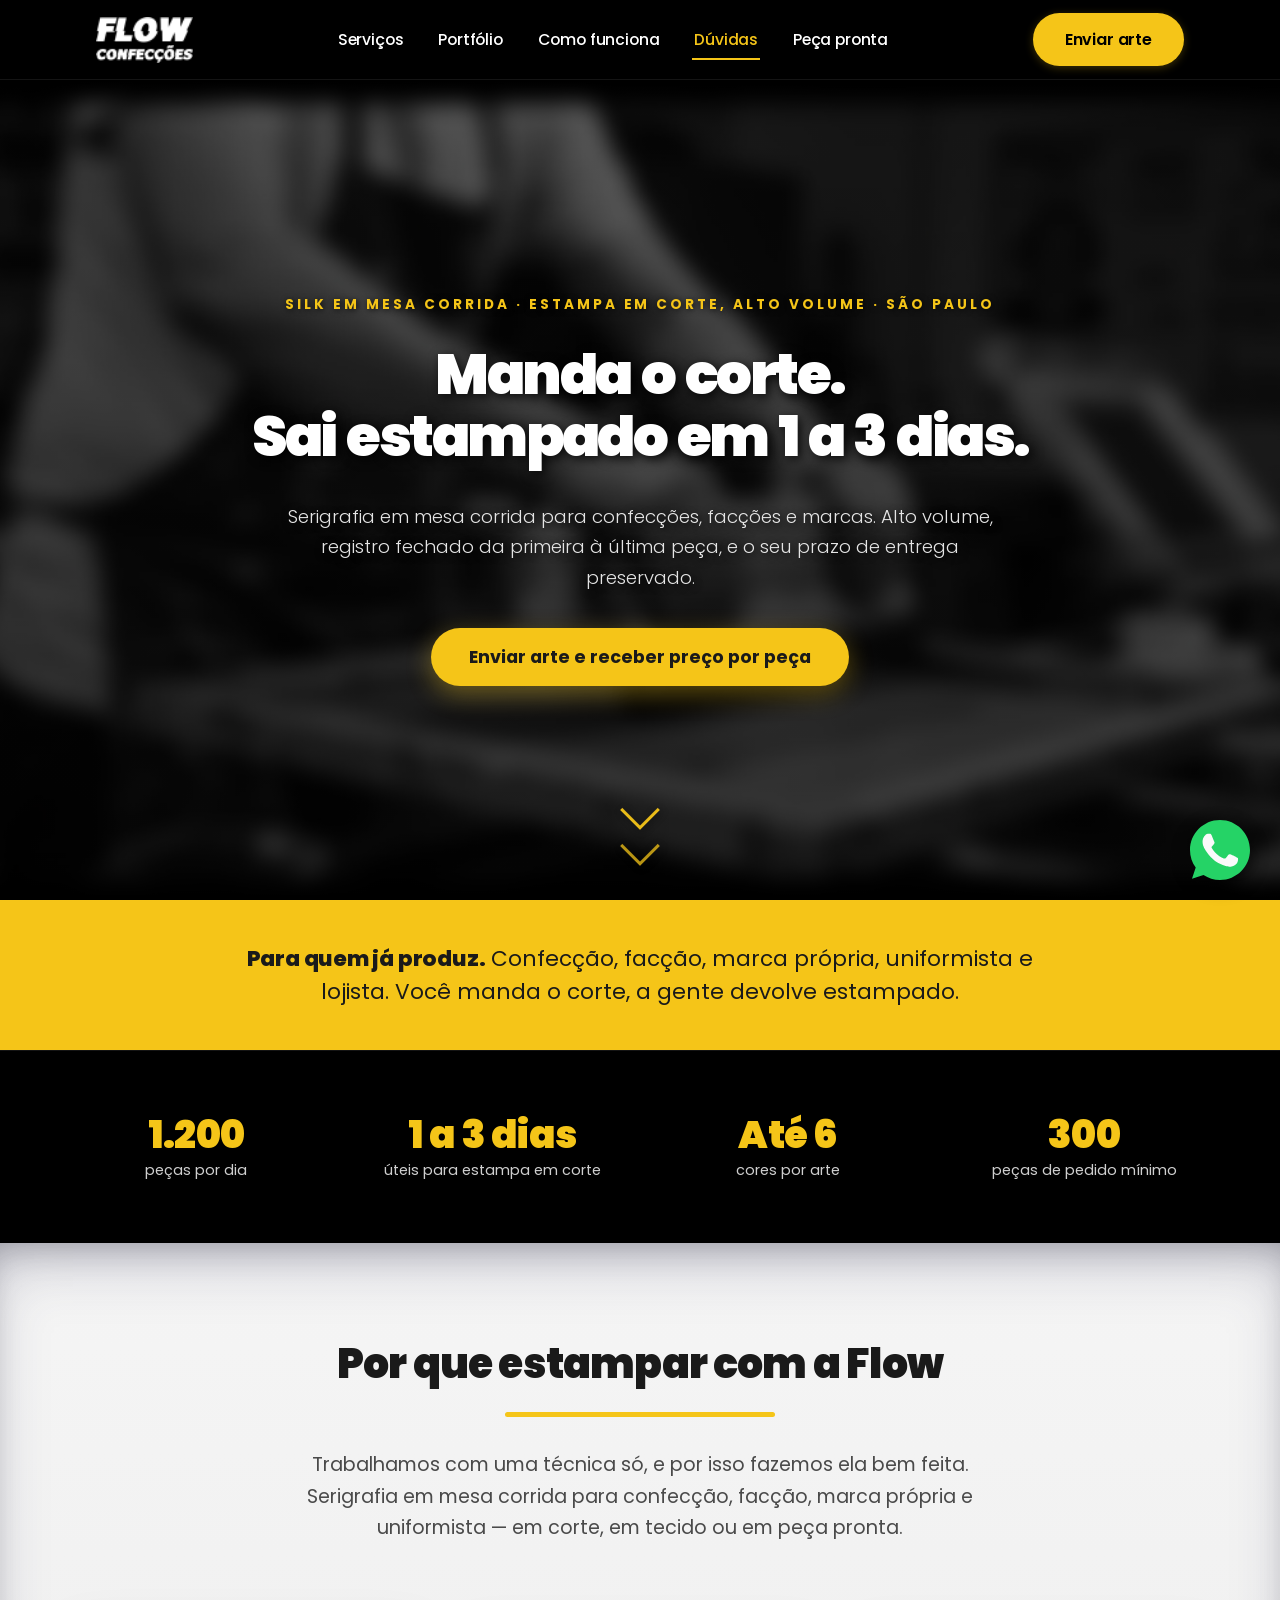
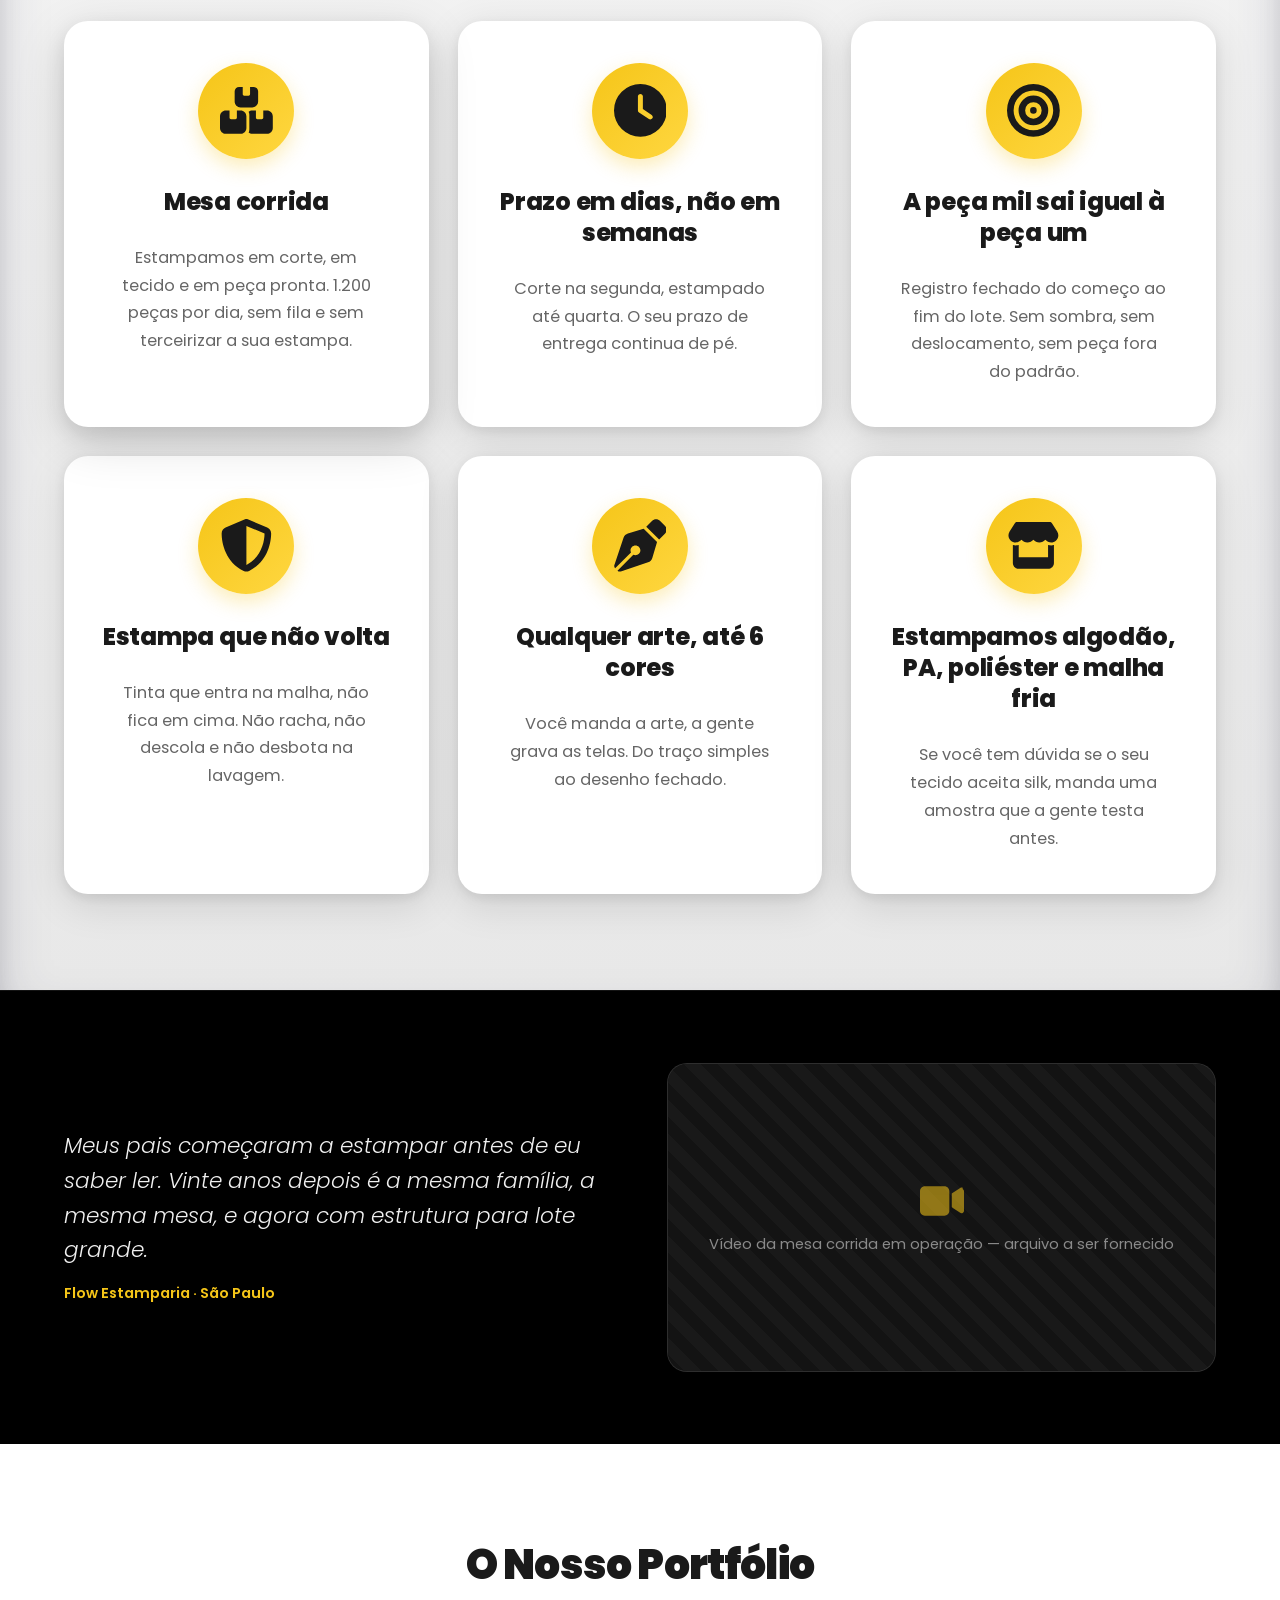
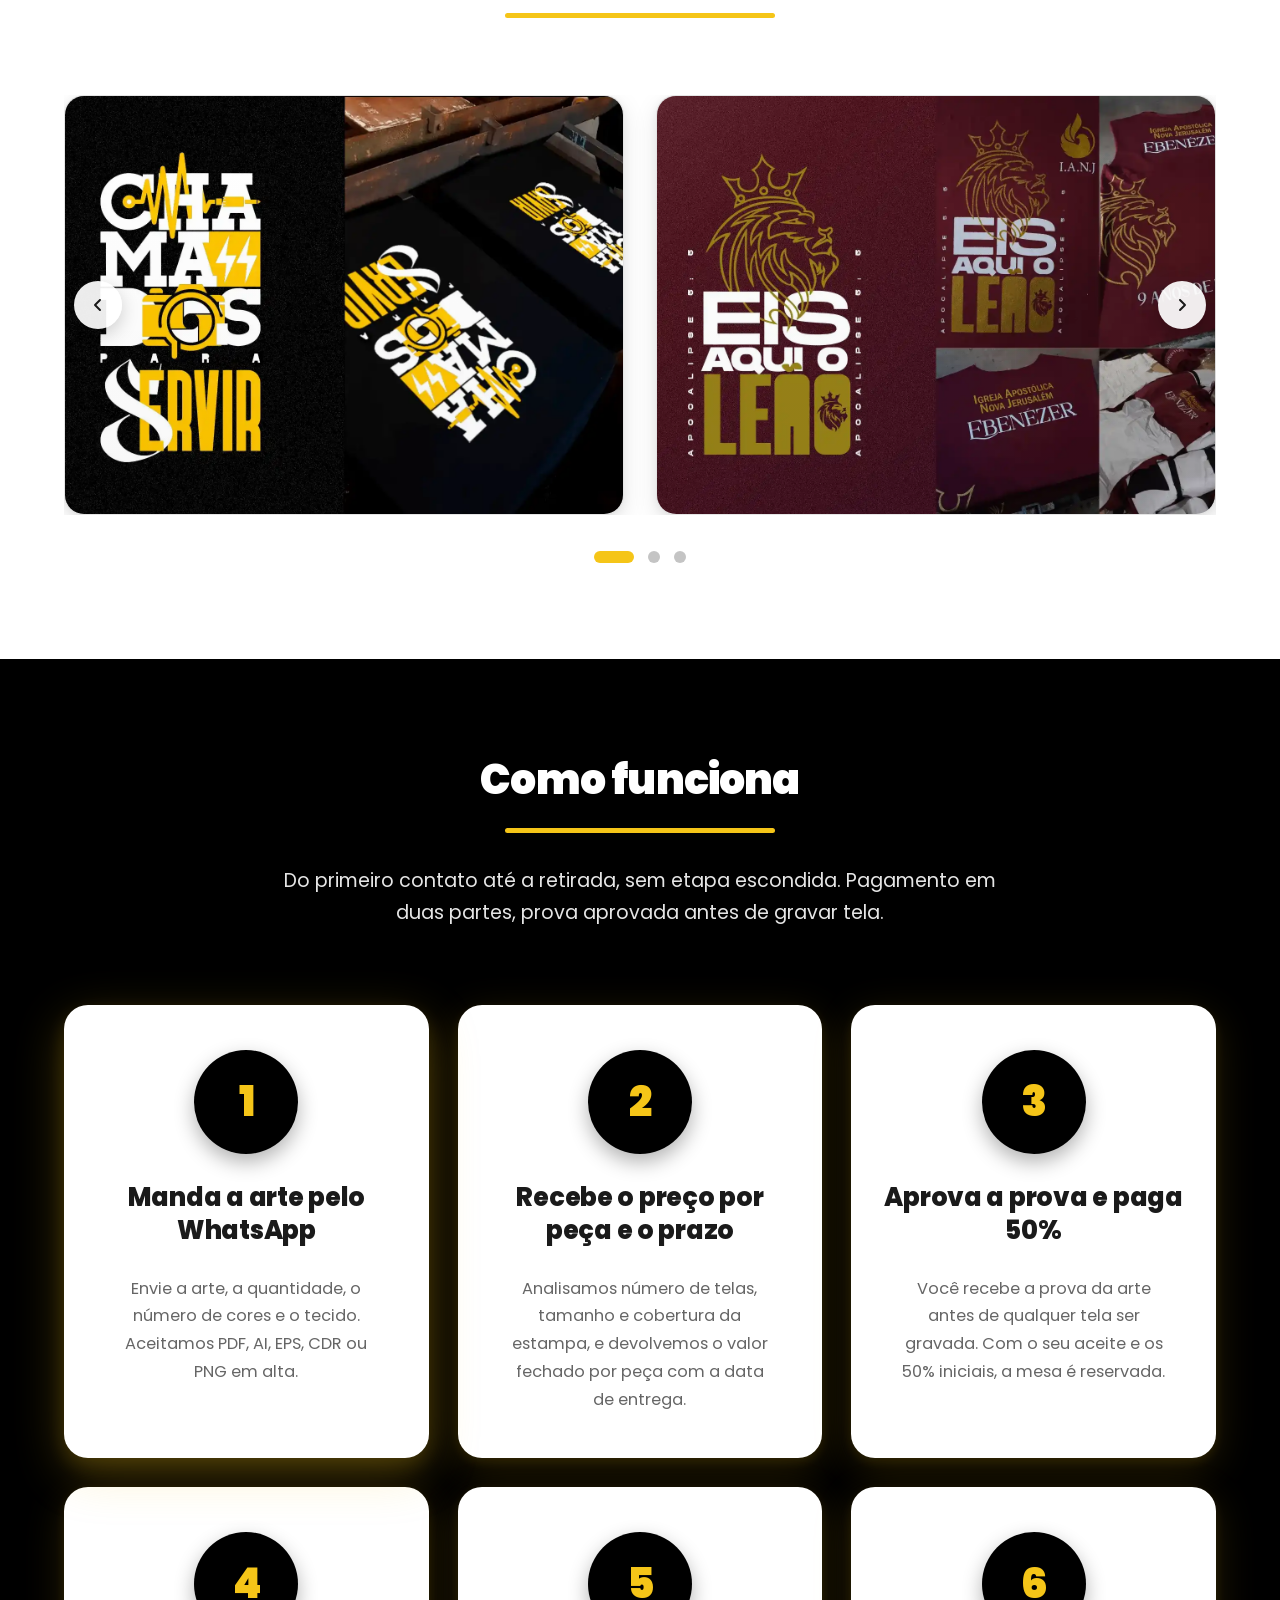
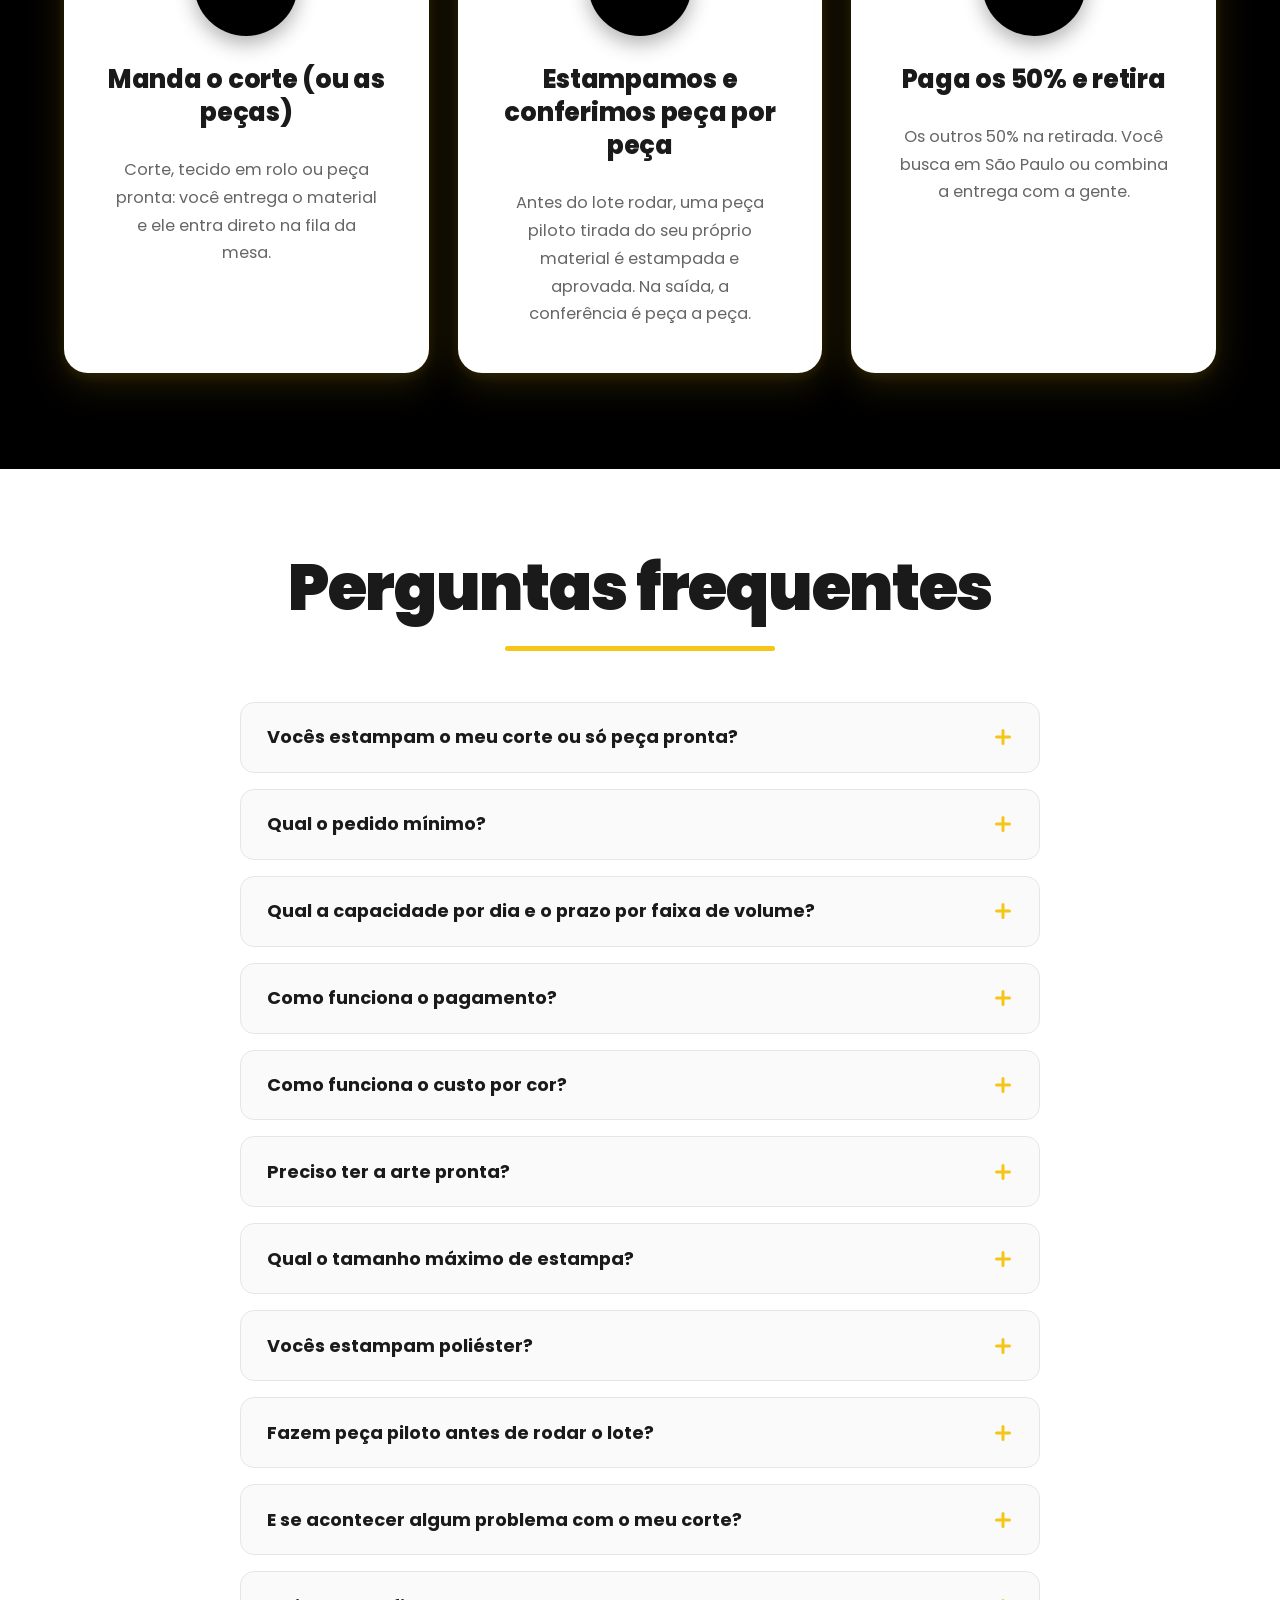
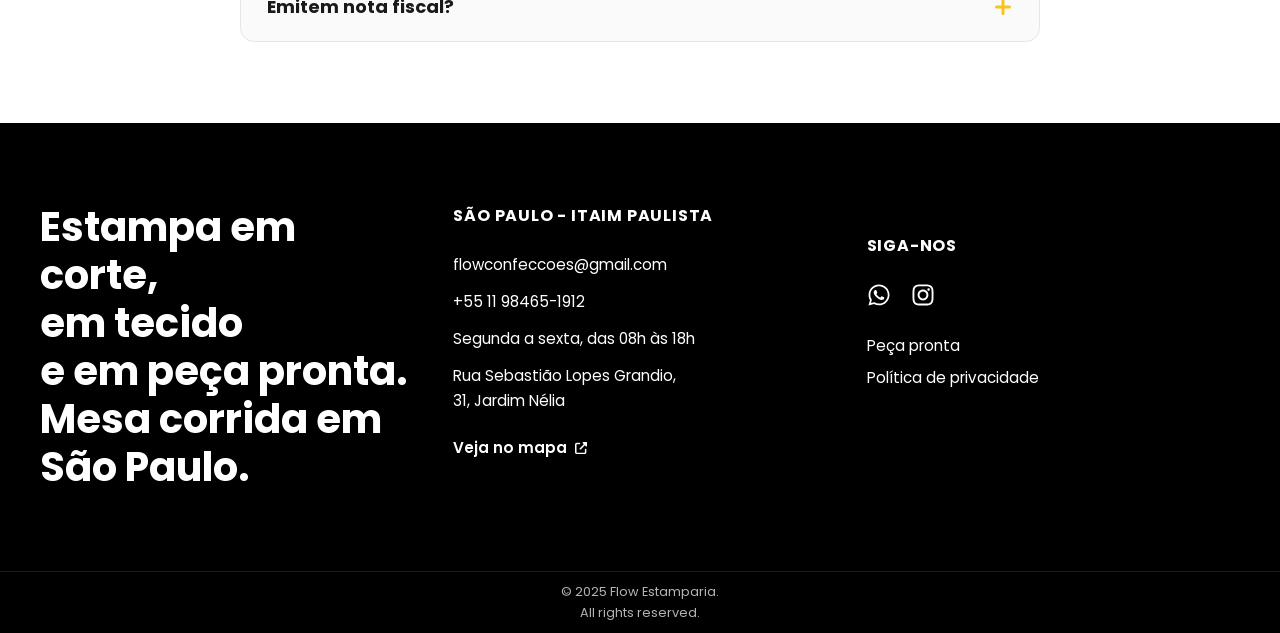
==== index.html @ b947499c "Add files via upload" ====
<!DOCTYPE html><html lang="pt-BR"><head>
    <meta charset="UTF-8">
    <meta name="viewport" content="width=device-width, initial-scale=1.0">

    <!-- Fonte Poppins via link (substitui o @import, que serializava o download) -->
    <link rel="preconnect" href="https://fonts.googleapis.com">
    <link rel="preconnect" href="https://fonts.gstatic.com" crossorigin>
    <link rel="stylesheet" href="https://fonts.googleapis.com/css2?family=Poppins:wght@300;400;600;700;800;900&display=swap">

    <!-- Preload do LCP (imagem de fundo do hero) -->
    <link rel="preload" as="image" href="images/hero-silk.webp">

    <title>Estamparia em Silk para Confecções | Estampa em Corte e Alto Volume | Flow</title>
    <meta name="description" content="Serigrafia em mesa corrida para confecções, facções e marcas. Estampa em corte, em tecido e em peça pronta. Alto volume com prazo de 1 a 3 dias úteis. São Paulo.">
    <link rel="canonical" href="https://[[PREENCHER: DOMINIO]]/">
    <link rel="icon" type="image/png" href="images/logo.png">

    <!-- Open Graph -->
    <meta property="og:title" content="Estamparia em Silk para Confecções | Estampa em Corte e Alto Volume | Flow">
    <meta property="og:description" content="Serigrafia em mesa corrida para confecções, facções e marcas. Estampa em corte, em tecido e em peça pronta. Alto volume com prazo de 1 a 3 dias úteis. São Paulo.">
    <meta property="og:image" content="https://[[PREENCHER: DOMINIO]]/images/hero-silk.webp">
    <meta property="og:url" content="https://[[PREENCHER: DOMINIO]]/">
    <meta property="og:type" content="website">
    <meta property="og:locale" content="pt_BR">

    <!-- Google Tag (gtag.js) — DESATIVADO ATÉ OS IDs EXISTIREM.
         Com o placeholder no lugar do ID, o navegador faz uma requisição 404 a
         cada pageview e nada é medido. Para ativar: substitua os dois tokens
         abaixo pelos IDs reais e remova este comentário.
         [[PREENCHER: GA4_ID]]  ·  [[PREENCHER: GOOGLE_ADS_ID]]

    <script async src="https://www.googletagmanager.com/gtag/js?id=GA4_ID"></script>
    <script>
        window.dataLayer = window.dataLayer || [];
        function gtag(){dataLayer.push(arguments);}
        gtag('js', new Date());
        gtag('config', 'GA4_ID');
        gtag('config', 'GOOGLE_ADS_ID');
    </script>
    -->

    <link rel="stylesheet" href="css/global.css">
    <link rel="stylesheet" href="css/header.css">
    <link rel="stylesheet" href="css/hero.css">
    <link rel="stylesheet" href="css/audience.css">
    <link rel="stylesheet" href="css/facts.css">
    <link rel="stylesheet" href="css/heritage.css">
    <link rel="stylesheet" href="css/services.css">
    <link rel="stylesheet" href="css/portfolio.css">
    <link rel="stylesheet" href="css/process.css">
    <link rel="stylesheet" href="css/faq.css">
    <link rel="stylesheet" href="css/buttons.css">
    <link rel="stylesheet" href="css/modal.css">
    <link rel="stylesheet" href="css/footer.css">
</head>
<body>
    <header class="header">
        <div class="header-container">
            <div class="logo">
                <img src="images/logo.png" alt="Flow Estamparia" class="logo-img" width="76" height="36" decoding="async">
            </div>
            <nav class="header-nav" aria-label="Navegação principal">
                <a href="#services" class="header-nav-link">Serviços</a>
                <a href="#portfolio" class="header-nav-link">Portfólio</a>
                <a href="#process" class="header-nav-link">Como funciona</a>
                <a href="#faq" class="header-nav-link">Dúvidas</a>
                <a href="confeccao.html" class="header-nav-link">Peça pronta</a>
            </nav>
            <button type="button" class="btn-orcamento" data-open-briefing-modal data-wa-origin="home-header" data-wa-msg="Olá! Quero estampar em corte. Vou enviar a arte.">
                Enviar arte
            </button>
        </div>
    </header>

    <section class="hero">
        <div class="hero-container">
            <p class="hero-kicker">Silk em mesa corrida · Estampa em corte, Alto volume · São Paulo</p>
            <!-- Alternativas de H1 para teste A/B:
                 A) Manda o corte. Sai estampado em 1 a 3 dias.
                 B) Estampamos o seu corte. Mesa corrida, alto volume, prazo em dias.
                 C) Silk em mesa corrida. Alto volume, registro fechado, prazo em dias.
            -->
            <h1 class="hero-title">Manda o corte.<br>Sai estampado em 1 a 3 dias.</h1>
            <p class="hero-subtitle">Serigrafia em mesa corrida para confecções, facções e marcas. Alto volume, registro fechado da primeira à última peça, e o seu prazo de entrega preservado.</p>
            <button type="button" class="btn-pill hero-cta" data-open-briefing-modal data-wa-origin="home-hero" data-wa-msg="Olá! Quero estampar em corte. Vou enviar a arte.">
                Enviar arte e receber preço por peça
            </button>
        </div>

        <div class="scroll-indicator">
            <div class="arrow arrow-1"></div>
            <div class="arrow arrow-2"></div>
        </div>
    </section>

    <section class="audience" id="audience">
        <div class="audience-container">
            <p class="audience-text"><strong>Para quem já produz.</strong> Confecção, facção, marca própria, uniformista e lojista. Você manda o corte, a gente devolve estampado.</p>
        </div>
    </section>

    <section class="facts" id="facts">
        <div class="facts-container">
            <div class="facts-grid">
                <div class="fact-item">
                    <span class="fact-number">1.200</span>
                    <span class="fact-label">peças por dia</span>
                </div>
                <div class="fact-item">
                    <span class="fact-number">1 a 3 dias</span>
                    <span class="fact-label">úteis para estampa em corte</span>
                </div>
                <div class="fact-item">
                    <span class="fact-number">Até 6</span>
                    <span class="fact-label">cores por arte</span>
                </div>
                <div class="fact-item">
                    <span class="fact-number">300</span>
                    <span class="fact-label">peças de pedido mínimo</span>
                </div>
            </div>
        </div>
    </section>

    <section class="services" id="services">
        <div class="services-container">
            <h2 class="services-title">Por que estampar com a Flow</h2>
            <div class="services-title-underline"></div>
            <p class="services-description">
                Trabalhamos com uma técnica só, e por isso fazemos ela bem feita. Serigrafia em mesa corrida para confecção, facção, marca própria e uniformista — em corte, em tecido ou em peça pronta.
            </p>

            <div class="carousel-wrapper">
                <div class="carousel" id="servicesCarousel">
                    <div class="carousel-track">
                        <!-- Card 1 -->
                        <div class="service-card active" data-index="0">
                            <div class="service-icon">
                                <svg viewBox="0 0 576 512" fill="currentColor" aria-hidden="true" focusable="false"><path d="M248 0L208 0c-26.5 0-48 21.5-48 48l0 112c0 35.3 28.7 64 64 64l128 0c35.3 0 64-28.7 64-64l0-112c0-26.5-21.5-48-48-48L328 0l0 80c0 8.8-7.2 16-16 16l-48 0c-8.8 0-16-7.2-16-16l0-80zM64 256c-35.3 0-64 28.7-64 64L0 448c0 35.3 28.7 64 64 64l160 0c35.3 0 64-28.7 64-64l0-128c0-35.3-28.7-64-64-64l-40 0 0 80c0 8.8-7.2 16-16 16l-48 0c-8.8 0-16-7.2-16-16l0-80-40 0zM352 512l160 0c35.3 0 64-28.7 64-64l0-128c0-35.3-28.7-64-64-64l-40 0 0 80c0 8.8-7.2 16-16 16l-48 0c-8.8 0-16-7.2-16-16l0-80-40 0c-15 0-28.8 5.1-39.7 13.8c4.9 10.4 7.7 22 7.7 34.2l0 160c0 12.2-2.8 23.8-7.7 34.2C323.2 506.9 337 512 352 512z"/></svg>
                            </div>
                            <h3 class="service-card-title">Mesa corrida</h3>
                            <p class="service-card-description">
                                Estampamos em corte, em tecido e em peça pronta. 1.200 peças por dia, sem fila e sem terceirizar a sua estampa.
                            </p>
                        </div>

                        <!-- Card 2 -->
                        <div class="service-card" data-index="1">
                            <div class="service-icon">
                                <svg viewBox="0 0 512 512" fill="currentColor" aria-hidden="true" focusable="false"><path d="M256 0a256 256 0 1 1 0 512A256 256 0 1 1 256 0zM232 120l0 136c0 8 4 15.5 10.7 20l96 64c11 7.4 25.9 4.4 33.3-6.7s4.4-25.9-6.7-33.3L280 243.2 280 120c0-13.3-10.7-24-24-24s-24 10.7-24 24z"/></svg>
                            </div>
                            <h3 class="service-card-title">Prazo em dias, não em semanas</h3>
                            <p class="service-card-description">
                                Corte na segunda, estampado até quarta. O seu prazo de entrega continua de pé.
                            </p>
                        </div>

                        <!-- Card 3 -->
                        <div class="service-card" data-index="2">
                            <div class="service-icon">
                                <svg viewBox="0 0 512 512" fill="currentColor" aria-hidden="true" focusable="false"><path d="M448 256A192 192 0 1 0 64 256a192 192 0 1 0 384 0zM0 256a256 256 0 1 1 512 0A256 256 0 1 1 0 256zm256 80a80 80 0 1 0 0-160 80 80 0 1 0 0 160zm0-224a144 144 0 1 1 0 288 144 144 0 1 1 0-288zM224 256a32 32 0 1 1 64 0 32 32 0 1 1 -64 0z"/></svg>
                            </div>
                            <h3 class="service-card-title">A peça mil sai igual à peça um</h3>
                            <p class="service-card-description">
                                Registro fechado do começo ao fim do lote. Sem sombra, sem deslocamento, sem peça fora do padrão.
                            </p>
                        </div>

                        <!-- Card 4 -->
                        <div class="service-card" data-index="3">
                            <div class="service-icon">
                                <svg viewBox="0 0 512 512" fill="currentColor" aria-hidden="true" focusable="false"><path d="M256 0c4.6 0 9.2 1 13.4 2.9L457.7 82.8c22 9.3 38.4 31 38.3 57.2c-.5 99.2-41.3 280.7-213.6 363.2c-16.7 8-36.1 8-52.8 0C57.3 420.7 16.5 239.2 16 140c-.1-26.2 16.3-47.9 38.3-57.2L242.7 2.9C246.8 1 251.4 0 256 0zm0 66.8l0 378.1C394 378 431.1 230.1 432 141.4L256 66.8s0 0 0 0z"/></svg>
                            </div>
                            <h3 class="service-card-title">Estampa que não volta</h3>
                            <p class="service-card-description">
                                Tinta que entra na malha, não fica em cima. Não racha, não descola e não desbota na lavagem.
                            </p>
                        </div>

                        <!-- Card 5 -->
                        <div class="service-card" data-index="4">
                            <div class="service-icon">
                                <svg viewBox="0 0 512 512" fill="currentColor" aria-hidden="true" focusable="false"><path d="M368.4 18.3L312.7 74.1 437.9 199.3l55.7-55.7c21.9-21.9 21.9-57.3 0-79.2L447.6 18.3c-21.9-21.9-57.3-21.9-79.2 0zM288 94.6l-9.2 2.8L134.7 140.6c-19.9 6-35.7 21.2-42.3 41L3.8 445.8c-3.8 11.3-1 23.9 7.3 32.4L164.7 324.7c-3-6.3-4.7-13.3-4.7-20.7c0-26.5 21.5-48 48-48s48 21.5 48 48s-21.5 48-48 48c-7.4 0-14.4-1.7-20.7-4.7L33.7 500.9c8.6 8.3 21.1 11.2 32.4 7.3l264.3-88.6c19.7-6.6 35-22.4 41-42.3l43.2-144.1 2.7-9.2L288 94.6z"/></svg>
                            </div>
                            <h3 class="service-card-title">Qualquer arte, até 6 cores</h3>
                            <p class="service-card-description">
                                Você manda a arte, a gente grava as telas. Do traço simples ao desenho fechado.
                            </p>
                        </div>

                        <!-- Card 6 -->
                        <div class="service-card" data-index="5">
                            <div class="service-icon">
                                <svg viewBox="0 0 576 512" fill="currentColor" aria-hidden="true" focusable="false"><path d="M547.6 103.8L490.3 13.1C485.2 5 476.1 0 466.4 0L109.6 0C99.9 0 90.8 5 85.7 13.1L28.3 103.8c-29.6 46.8-3.4 111.9 51.9 119.4c4 .5 8.1 .8 12.1 .8c26.1 0 49.3-11.4 65.2-29c15.9 17.6 39.1 29 65.2 29c26.1 0 49.3-11.4 65.2-29c15.9 17.6 39.1 29 65.2 29c26.2 0 49.3-11.4 65.2-29c16 17.6 39.1 29 65.2 29c4.1 0 8.1-.3 12.1-.8c55.5-7.4 81.8-72.5 52.1-119.4zM499.7 254.9c0 0 0 0-.1 0c-5.3 .7-10.7 1.1-16.2 1.1c-12.4 0-24.3-1.9-35.4-5.3L448 384l-320 0 0-133.4c-11.2 3.5-23.2 5.4-35.6 5.4c-5.5 0-11-.4-16.3-1.1l-.1 0c-4.1-.6-8.1-1.3-12-2.3L64 384l0 64c0 35.3 28.7 64 64 64l320 0c35.3 0 64-28.7 64-64l0-64 0-131.4c-4 1-8 1.8-12.3 2.3z"/></svg>
                            </div>
                            <h3 class="service-card-title">Estampamos algodão, PA, poliéster e malha fria</h3>
                            <p class="service-card-description">
                                Se você tem dúvida se o seu tecido aceita silk, manda uma amostra que a gente testa antes.
                            </p>
                        </div>
                    </div>
                </div>

                <div class="carousel-bullets" id="carouselBullets">
                    <button type="button" class="bullet active" data-index="0" aria-label="Card 1"></button>
                    <button type="button" class="bullet" data-index="1" aria-label="Card 2"></button>
                    <button type="button" class="bullet" data-index="2" aria-label="Card 3"></button>
                    <button type="button" class="bullet" data-index="3" aria-label="Card 4"></button>
                    <button type="button" class="bullet" data-index="4" aria-label="Card 5"></button>
                    <button type="button" class="bullet" data-index="5" aria-label="Card 6"></button>
                </div>
            </div>
        </div>
    </section>

    <section class="heritage" id="heritage">
        <div class="heritage-container">
            <div class="heritage-body">
                <p class="heritage-text">
                    Meus pais começaram a estampar antes de eu saber ler. Vinte anos depois é a mesma família, a mesma mesa, e agora com estrutura para lote grande.
                    <span class="heritage-signature">Flow Estamparia · São Paulo</span>
                </p>
            </div>

            <!-- PLACEHOLDER DE MÍDIA — vídeo curto da mesa corrida em operação.
                 Entregar: MP4 (H.264), 1920x1080, proporção 16:9, 8 a 15 segundos, sem áudio, até ~3 MB.
                 Poster: JPG ou WEBP, 1920x1080, mesmo enquadramento do primeiro frame.
                 Para ativar: descomentar o <source>, adicionar poster="images/mesa-corrida-poster.webp"
                 e o atributo autoplay no <video>, e remover o bloco .heritage-placeholder abaixo. -->
            <div class="heritage-media">
                <video class="heritage-video" muted loop playsinline width="1920" height="1080" aria-label="Mesa corrida da Flow em operação">
                    <!-- <source src="images/mesa-corrida.mp4" type="video/mp4"> -->
                </video>
                <div class="heritage-placeholder">
                    <svg viewBox="0 0 576 512" fill="currentColor" aria-hidden="true" focusable="false"><path d="M0 128C0 92.7 28.7 64 64 64l256 0c35.3 0 64 28.7 64 64l0 256c0 35.3-28.7 64-64 64L64 448c-35.3 0-64-28.7-64-64L0 128zM559.1 99.8c10.4 5.6 16.9 16.4 16.9 28.2l0 256c0 11.8-6.5 22.6-16.9 28.2s-23 5-32.9-1.6l-96-64L416 336l0-16.9 0-128L416 176l0-16.9 14.2-9.5 96-64c9.8-6.5 22.4-7.2 32.9-1.6z"/></svg>
                    <span>Vídeo da mesa corrida em operação — arquivo a ser fornecido</span>
                </div>
            </div>
        </div>
    </section>

    <section class="portfolio" id="portfolio">
        <div class="portfolio-container">
            <h2 class="portfolio-title">O Nosso Portfólio</h2>
            <div class="portfolio-title-underline"></div>

            <div class="portfolio-carousel-wrapper">
                <div class="portfolio-carousel" id="portfolioCarousel">
                    <button type="button" class="portfolio-arrow portfolio-prev" aria-label="Projeto anterior">
                        <svg viewBox="0 0 320 512" fill="currentColor" aria-hidden="true" focusable="false"><path d="M41.4 233.4c-12.5 12.5-12.5 32.8 0 45.3l160 160c12.5 12.5 32.8 12.5 45.3 0s12.5-32.8 0-45.3L109.3 256 246.6 118.6c12.5-12.5 12.5-32.8 0-45.3s-32.8-12.5-45.3 0l-160 160z"/></svg>
                    </button>
                    <button type="button" class="portfolio-arrow portfolio-next" aria-label="Próximo projeto">
                        <svg viewBox="0 0 320 512" fill="currentColor" aria-hidden="true" focusable="false"><path d="M278.6 233.4c12.5 12.5 12.5 32.8 0 45.3l-160 160c-12.5 12.5-32.8 12.5-45.3 0s-12.5-32.8 0-45.3L210.7 256 73.4 118.6c-12.5-12.5-12.5-32.8 0-45.3s32.8-12.5 45.3 0l160 160z"/></svg>
                    </button>
                    <div class="portfolio-track">
                        <!-- Slide 1 -->
                        <div class="portfolio-slide active" data-index="0">
                            <figure class="portfolio-figure">
                                <div class="portfolio-image-box">
                                    <img src="images/portfolio-01.webp" alt="Camisetas pretas estampadas em silk com a arte &quot;Chamados para servir&quot; em branco e amarelo, sobre a mesa corrida" class="portfolio-img" width="1600" height="900" loading="lazy" decoding="async">
                                </div>                            </figure>
                            <figure class="portfolio-figure">
                                <div class="portfolio-image-box">
                                    <img src="images/portfolio-02.webp" alt="Lote de camisetas bordô estampadas em dourado e branco para a Igreja Apostólica Nova Jerusalém, já conferidas e embaladas" class="portfolio-img" width="1600" height="900" loading="lazy" decoding="async">
                                </div>                            </figure>
                        </div>

                        <!-- Slide 2 -->
                        <div class="portfolio-slide" data-index="1">
                            <figure class="portfolio-figure">
                                <div class="portfolio-image-box">
                                    <img src="images/portfolio-03.webp" alt="Estampa em corte: peças de malha preta ainda cortadas, estampadas em branco com a arte &quot;Uma igreja para pertencer&quot;, abertas na mesa corrida" class="portfolio-img" width="1600" height="900" loading="lazy" decoding="async">
                                </div>                            </figure>
                            <figure class="portfolio-figure">
                                <div class="portfolio-image-box">
                                    <img src="images/portfolio-04.webp" alt="Camisas polo rosa estampadas em azul com o brasão da Pastoral Familiar Brasil, empilhadas ao fim da produção" class="portfolio-img" width="1600" height="900" loading="lazy" decoding="async">
                                </div>                            </figure>
                        </div>

                        <!-- Slide 3 -->
                        <div class="portfolio-slide" data-index="2">
                            <figure class="portfolio-figure">
                                <div class="portfolio-image-box">
                                    <img src="images/portfolio-05.webp" alt="Camiseta preta com estampa dourada do Encontro de Casais com Cristo, mostrando o acabamento da tinta metálica sobre malha escura" class="portfolio-img" width="1600" height="900" loading="lazy" decoding="async">
                                </div>                            </figure>
                            <figure class="portfolio-figure">
                                <div class="portfolio-image-box">
                                    <img src="images/portfolio-06.webp" alt="Estampa em corte de regatas em quatro cores de malha — marinho, cinza, vermelho e azul claro — com a mesma arte registrada peça a peça na mesa corrida" class="portfolio-img" width="1600" height="900" loading="lazy" decoding="async">
                                </div>                            </figure>
                        </div>
                    </div>
                </div>

                <div class="portfolio-bullets" id="portfolioBullets">
                    <button type="button" class="bullet active" data-index="0" aria-label="Portfólio 1"></button>
                    <button type="button" class="bullet" data-index="1" aria-label="Portfólio 2"></button>
                    <button type="button" class="bullet" data-index="2" aria-label="Portfólio 3"></button>
                </div>
            </div>
        </div>
    </section>

    <section class="process" id="process">
        <div class="process-container">
            <h2 class="process-title">Como funciona</h2>
            <div class="process-title-underline"></div>
            <p class="process-description">
                Do primeiro contato até a retirada, sem etapa escondida. Pagamento em duas partes, prova aprovada antes de gravar tela.
            </p>

            <div class="process-carousel-wrapper">
                <div class="process-carousel" id="processCarousel">
                    <div class="process-track">
                        <!-- Passo 1 -->
                        <div class="process-card active" data-index="0">
                            <div class="process-icon">
                                <span class="process-step-number" aria-hidden="true">1</span>
                            </div>
                            <h3 class="process-card-title">Manda a arte pelo WhatsApp</h3>
                            <p class="process-card-description">
                                Envie a arte, a quantidade, o número de cores e o tecido. Aceitamos PDF, AI, EPS, CDR ou PNG em alta.
                            </p>
                        </div>

                        <!-- Passo 2 -->
                        <div class="process-card" data-index="1">
                            <div class="process-icon">
                                <span class="process-step-number" aria-hidden="true">2</span>
                            </div>
                            <h3 class="process-card-title">Recebe o preço por peça e o prazo</h3>
                            <p class="process-card-description">
                                Analisamos número de telas, tamanho e cobertura da estampa, e devolvemos o valor fechado por peça com a data de entrega.
                            </p>
                        </div>

                        <!-- Passo 3 -->
                        <div class="process-card" data-index="2">
                            <div class="process-icon">
                                <span class="process-step-number" aria-hidden="true">3</span>
                            </div>
                            <h3 class="process-card-title">Aprova a prova e paga 50%</h3>
                            <p class="process-card-description">
                                Você recebe a prova da arte antes de qualquer tela ser gravada. Com o seu aceite e os 50% iniciais, a mesa é reservada.
                            </p>
                        </div>

                        <!-- Passo 4 -->
                        <div class="process-card" data-index="3">
                            <div class="process-icon">
                                <span class="process-step-number" aria-hidden="true">4</span>
                            </div>
                            <h3 class="process-card-title">Manda o corte (ou as peças)</h3>
                            <p class="process-card-description">
                                Corte, tecido em rolo ou peça pronta: você entrega o material e ele entra direto na fila da mesa.
                            </p>
                        </div>

                        <!-- Passo 5 -->
                        <div class="process-card" data-index="4">
                            <div class="process-icon">
                                <span class="process-step-number" aria-hidden="true">5</span>
                            </div>
                            <h3 class="process-card-title">Estampamos e conferimos peça por peça</h3>
                            <p class="process-card-description">
                                Antes do lote rodar, uma peça piloto tirada do seu próprio material é estampada e aprovada. Na saída, a conferência é peça a peça.
                            </p>
                        </div>

                        <!-- Passo 6 -->
                        <div class="process-card" data-index="5">
                            <div class="process-icon">
                                <span class="process-step-number" aria-hidden="true">6</span>
                            </div>
                            <h3 class="process-card-title">Paga os 50% e retira</h3>
                            <p class="process-card-description">
                                Os outros 50% na retirada. Você busca em São Paulo ou combina a entrega com a gente.
                            </p>
                        </div>
                    </div>
                </div>

                <div class="process-bullets" id="processBullets">
                    <button type="button" class="bullet active" data-index="0" aria-label="Passo 1"></button>
                    <button type="button" class="bullet" data-index="1" aria-label="Passo 2"></button>
                    <button type="button" class="bullet" data-index="2" aria-label="Passo 3"></button>
                    <button type="button" class="bullet" data-index="3" aria-label="Passo 4"></button>
                    <button type="button" class="bullet" data-index="4" aria-label="Passo 5"></button>
                    <button type="button" class="bullet" data-index="5" aria-label="Passo 6"></button>
                </div>
            </div>
        </div>
    </section>

    <section class="faq" id="faq">
        <div class="faq-container">
            <h2 class="faq-title">Perguntas frequentes</h2>
            <div class="faq-title-underline"></div>

            <div class="faq-list">
                <div class="faq-item">
                    <button type="button" class="faq-question" aria-expanded="false" aria-controls="faq-panel-1" id="faq-btn-1">
                        <span>Vocês estampam o meu corte ou só peça pronta?</span>
                        <span class="faq-icon" aria-hidden="true"></span>
                    </button>
                    <div class="faq-answer" id="faq-panel-1" role="region" aria-labelledby="faq-btn-1" aria-hidden="true">
                        <p>Estampamos o seu corte, o seu tecido e a sua peça pronta. É o nosso serviço principal: você entrega o material e recebe de volta estampado. Se você não tem o corte, também produzimos a peça inteira — nesse caso, veja a página de peça pronta.</p>
                    </div>
                </div>

                <div class="faq-item">
                    <button type="button" class="faq-question" aria-expanded="false" aria-controls="faq-panel-2" id="faq-btn-2">
                        <span>Qual o pedido mínimo?</span>
                        <span class="faq-icon" aria-hidden="true"></span>
                    </button>
                    <div class="faq-answer" id="faq-panel-2" role="region" aria-labelledby="faq-btn-2" aria-hidden="true">
                        <p>300 peças por arte. A serigrafia compensa no volume: o custo das telas é fixo e se dilui na quantidade, então quanto maior o lote, menor o valor por peça.</p>
                    </div>
                </div>

                <div class="faq-item">
                    <button type="button" class="faq-question" aria-expanded="false" aria-controls="faq-panel-3" id="faq-btn-3">
                        <span>Qual a capacidade por dia e o prazo por faixa de volume?</span>
                        <span class="faq-icon" aria-hidden="true"></span>
                    </button>
                    <div class="faq-answer" id="faq-panel-3" role="region" aria-labelledby="faq-btn-3" aria-hidden="true">
                        <p>A mesa corrida faz até 1.200 peças por dia. A estampa em corte fica pronta em 1 a 3 dias úteis conforme o volume, contados da aprovação da arte e da chegada do material. Para lotes acima da capacidade diária, o prazo é fechado junto com o orçamento.</p>
                    </div>
                </div>

                <div class="faq-item">
                    <button type="button" class="faq-question" aria-expanded="false" aria-controls="faq-panel-4" id="faq-btn-4">
                        <span>Como funciona o pagamento?</span>
                        <span class="faq-icon" aria-hidden="true"></span>
                    </button>
                    <div class="faq-answer" id="faq-panel-4" role="region" aria-labelledby="faq-btn-4" aria-hidden="true">
                        <p>50% na aprovação da arte e 50% na retirada. A gente só grava tela e reserva mesa depois do seu aceite na prova.</p>
                    </div>
                </div>

                <div class="faq-item">
                    <button type="button" class="faq-question" aria-expanded="false" aria-controls="faq-panel-5" id="faq-btn-5">
                        <span>Como funciona o custo por cor?</span>
                        <span class="faq-icon" aria-hidden="true"></span>
                    </button>
                    <div class="faq-answer" id="faq-panel-5" role="region" aria-labelledby="faq-btn-5" aria-hidden="true">
                        <p>Cada cor da sua arte exige uma tela exclusiva, gravada só para o seu pedido. Uma arte de três cores usa três telas. Por isso o orçamento separa o custo das telas do valor por peça. Estampamos até 6 cores.</p>
                    </div>
                </div>

                <div class="faq-item">
                    <button type="button" class="faq-question" aria-expanded="false" aria-controls="faq-panel-6" id="faq-btn-6">
                        <span>Preciso ter a arte pronta?</span>
                        <span class="faq-icon" aria-hidden="true"></span>
                    </button>
                    <div class="faq-answer" id="faq-panel-6" role="region" aria-labelledby="faq-btn-6" aria-hidden="true">
                        <p>Ajuda, mas não é obrigatório. Trabalhamos com arte em vetor; se a sua estiver em outro formato, avaliamos e ajustamos antes de gravar as telas.</p>
                    </div>
                </div>

                <div class="faq-item">
                    <button type="button" class="faq-question" aria-expanded="false" aria-controls="faq-panel-7" id="faq-btn-7">
                        <span>Qual o tamanho máximo de estampa?</span>
                        <span class="faq-icon" aria-hidden="true"></span>
                    </button>
                    <div class="faq-answer" id="faq-panel-7" role="region" aria-labelledby="faq-btn-7" aria-hidden="true">
                        <p>60 x 60 cm. Acima disso, mande a arte que a gente avalia junto o melhor jeito de dividir ou reposicionar.</p>
                    </div>
                </div>

                <div class="faq-item">
                    <button type="button" class="faq-question" aria-expanded="false" aria-controls="faq-panel-8" id="faq-btn-8">
                        <span>Vocês estampam poliéster?</span>
                        <span class="faq-icon" aria-hidden="true"></span>
                    </button>
                    <div class="faq-answer" id="faq-panel-8" role="region" aria-labelledby="faq-btn-8" aria-hidden="true">
                        <p>Sim. Poliéster pede atenção com migração de cor: o corante do tecido pode subir e manchar a estampa dias depois, principalmente em peça escura com estampa clara. Por isso testamos numa peça piloto do seu próprio lote antes de rodar. Também estampamos algodão, PA e malha fria.</p>
                    </div>
                </div>

                <div class="faq-item">
                    <button type="button" class="faq-question" aria-expanded="false" aria-controls="faq-panel-9" id="faq-btn-9">
                        <span>Fazem peça piloto antes de rodar o lote?</span>
                        <span class="faq-icon" aria-hidden="true"></span>
                    </button>
                    <div class="faq-answer" id="faq-panel-9" role="region" aria-labelledby="faq-btn-9" aria-hidden="true">
                        <p>Sempre, e ela sai do seu próprio lote — não de uma peça de amostra nossa. Você recebe a foto da piloto e a mesa só roda depois do seu OK.</p>
                    </div>
                </div>

                <div class="faq-item">
                    <button type="button" class="faq-question" aria-expanded="false" aria-controls="faq-panel-10" id="faq-btn-10">
                        <span>E se acontecer algum problema com o meu corte?</span>
                        <span class="faq-icon" aria-hidden="true"></span>
                    </button>
                    <div class="faq-answer" id="faq-panel-10" role="region" aria-labelledby="faq-btn-10" aria-hidden="true">
                        <p>É exatamente para isso que existe a peça piloto: qualquer ajuste de posição, cor ou tamanho é resolvido nela, não com o lote inteiro já impresso. Na saída conferimos peça por peça, e o que sair fora do padrão é separado antes da entrega.</p>
                    </div>
                </div>

                <div class="faq-item">
                    <button type="button" class="faq-question" aria-expanded="false" aria-controls="faq-panel-11" id="faq-btn-11">
                        <span>Emitem nota fiscal?</span>
                        <span class="faq-icon" aria-hidden="true"></span>
                    </button>
                    <div class="faq-answer" id="faq-panel-11" role="region" aria-labelledby="faq-btn-11" aria-hidden="true">
                        <p>Sim, emitimos nota fiscal quando o cliente solicita.</p>
                    </div>
                </div>
            </div>
        </div>
    </section>

    <footer class="new-footer">
        <div class="footer-content">
            <div class="footer-brand">
                <h2>Estampa em corte,<br> em tecido <br> e em peça pronta. <br> Mesa corrida em São Paulo.</h2>
            </div>
            <div class="footer-column">
                <h3>SÃO PAULO - ITAIM PAULISTA</h3>
                <p><a href="mailto:flowconfeccoes@gmail.com">flowconfeccoes@gmail.com</a></p>
                <p><a href="tel:+5511984651912">+55 11 98465-1912</a></p>
                <p>Segunda a sexta, das 08h às 18h</p>
                <address>
                    Rua Sebastião Lopes Grandio,<br>
                   31, Jardim Nélia
                </address>
                <!-- CNPJ ainda em desenvolvimento — quando sair, incluir aqui: [[PREENCHER: CNPJ]] -->
                <p><a href="https://maps.app.goo.gl/QVHovHkV28zMtytw7" target="_blank" rel="noopener" class="map-link">Veja no mapa<svg viewBox="0 0 512 512" fill="currentColor" aria-hidden="true" focusable="false"><path d="M352 0c-12.9 0-24.6 7.8-29.6 19.8s-2.2 25.7 6.9 34.9L370.7 96 201.4 265.4c-12.5 12.5-12.5 32.8 0 45.3s32.8 12.5 45.3 0L416 141.3l41.4 41.4c9.2 9.2 22.9 11.9 34.9 6.9s19.8-16.6 19.8-29.6l0-128c0-17.7-14.3-32-32-32L352 0zM80 32C35.8 32 0 67.8 0 112L0 432c0 44.2 35.8 80 80 80l320 0c44.2 0 80-35.8 80-80l0-112c0-17.7-14.3-32-32-32s-32 14.3-32 32l0 112c0 8.8-7.2 16-16 16L80 448c-8.8 0-16-7.2-16-16l0-320c0-8.8 7.2-16 16-16l112 0c17.7 0 32-14.3 32-32s-14.3-32-32-32L80 32z"/></svg></a></p>
            </div>

            <div class="footer-column">
                <h3 class="follow-us">Siga-nos</h3>
                <div class="social-icons">
                    <a href="https://wa.me/5511984651912" aria-label="WhatsApp" data-track="whatsapp_rodape" data-wa-origin="rodape" data-wa-msg="Olá! Vim pelo site."><svg viewBox="0 0 448 512" fill="currentColor" aria-hidden="true" focusable="false"><path d="M380.9 97.1C339 55.1 283.2 32 223.9 32c-122.4 0-222 99.6-222 222 0 39.1 10.2 77.3 29.6 111L0 480l117.7-30.9c32.4 17.7 68.9 27 106.1 27h.1c122.3 0 224.1-99.6 224.1-222 0-59.3-25.2-115-67.1-157zm-157 341.6c-33.2 0-65.7-8.9-94-25.7l-6.7-4-69.8 18.3L72 359.2l-4.4-7c-18.5-29.4-28.2-63.3-28.2-98.2 0-101.7 82.8-184.5 184.6-184.5 49.3 0 95.6 19.2 130.4 54.1 34.8 34.9 56.2 81.2 56.1 130.5 0 101.8-84.9 184.6-186.6 184.6zm101.2-138.2c-5.5-2.8-32.8-16.2-37.9-18-5.1-1.9-8.8-2.8-12.5 2.8-3.7 5.6-14.3 18-17.6 21.8-3.2 3.7-6.5 4.2-12 1.4-32.6-16.3-54-29.1-75.5-66-5.7-9.8 5.7-9.1 16.3-30.3 1.8-3.7.9-6.9-.5-9.7-1.4-2.8-12.5-30.1-17.1-41.2-4.5-10.8-9.1-9.3-12.5-9.5-3.2-.2-6.9-.2-10.6-.2-3.7 0-9.7 1.4-14.8 6.9-5.1 5.6-19.4 19-19.4 46.3 0 27.3 19.9 53.7 22.6 57.4 2.8 3.7 39.1 59.7 94.8 83.8 35.2 15.2 49 16.5 66.6 13.9 10.7-1.6 32.8-13.4 37.4-26.4 4.6-13 4.6-24.1 3.2-26.4-1.3-2.5-5-3.9-10.5-6.6z"/></svg></a>
                    <a href="https://www.instagram.com/flow.confeccoes/" aria-label="Instagram"><svg viewBox="0 0 448 512" fill="currentColor" aria-hidden="true" focusable="false"><path d="M224.1 141c-63.6 0-114.9 51.3-114.9 114.9s51.3 114.9 114.9 114.9S339 319.5 339 255.9 287.7 141 224.1 141zm0 189.6c-41.1 0-74.7-33.5-74.7-74.7s33.5-74.7 74.7-74.7 74.7 33.5 74.7 74.7-33.6 74.7-74.7 74.7zm146.4-194.3c0 14.9-12 26.8-26.8 26.8-14.9 0-26.8-12-26.8-26.8s12-26.8 26.8-26.8 26.8 12 26.8 26.8zm76.1 27.2c-1.7-35.9-9.9-67.7-36.2-93.9-26.2-26.2-58-34.4-93.9-36.2-37-2.1-147.9-2.1-184.9 0-35.8 1.7-67.6 9.9-93.9 36.1s-34.4 58-36.2 93.9c-2.1 37-2.1 147.9 0 184.9 1.7 35.9 9.9 67.7 36.2 93.9s58 34.4 93.9 36.2c37 2.1 147.9 2.1 184.9 0 35.9-1.7 67.7-9.9 93.9-36.2 26.2-26.2 34.4-58 36.2-93.9 2.1-37 2.1-147.8 0-184.8zM398.8 388c-7.8 19.6-22.9 34.7-42.6 42.6-29.5 11.7-99.5 9-132.1 9s-102.7 2.6-132.1-9c-19.6-7.8-34.7-22.9-42.6-42.6-11.7-29.5-9-99.5-9-132.1s-2.6-102.7 9-132.1c7.8-19.6 22.9-34.7 42.6-42.6 29.5-11.7 99.5-9 132.1-9s102.7-2.6 132.1 9c19.6 7.8 34.7 22.9 42.6 42.6 11.7 29.5 9 99.5 9 132.1s2.7 102.7-9 132.1z"/></svg></a>
                </div>
                <nav class="footer-links" aria-label="Links do rodapé">
                    <a href="confeccao.html">Peça pronta</a>
                    <a href="privacidade.html">Política de privacidade</a>
                </nav>
            </div>
        </div>
    </footer>
    <div class="rights-reserved">
        <p>© 2025 Flow Estamparia.<br> All rights reserved.</p>
    </div>

    <a href="https://wa.me/5511984651912" class="link-zap" aria-label="Falar no WhatsApp" data-track="whatsapp_flutuante" data-wa-origin="float" data-wa-msg="Olá! Quero falar sobre estampa em silk.">
        <svg enable-background="new 0 0 512 512" width="60" height="60" version="1.1" viewBox="0 0 512 512" xml:space="preserve" xmlns="http://www.w3.org/2000/svg"><path d="M256.064,0h-0.128l0,0C114.784,0,0,114.816,0,256c0,56,18.048,107.904,48.736,150.048l-31.904,95.104  l98.4-31.456C155.712,496.512,204,512,256.064,512C397.216,512,512,397.152,512,256S397.216,0,256.064,0z" fill="#25D366"></path><path d="m405.02 361.5c-6.176 17.44-30.688 31.904-50.24 36.128-13.376 2.848-30.848 5.12-89.664-19.264-75.232-31.168-123.68-107.62-127.46-112.58-3.616-4.96-30.4-40.48-30.4-77.216s18.656-54.624 26.176-62.304c6.176-6.304 16.384-9.184 26.176-9.184 3.168 0 6.016 0.16 8.576 0.288 7.52 0.32 11.296 0.768 16.256 12.64 6.176 14.88 21.216 51.616 23.008 55.392 1.824 3.776 3.648 8.896 1.088 13.856-2.4 5.12-4.512 7.392-8.288 11.744s-7.36 7.68-11.136 12.352c-3.456 4.064-7.36 8.416-3.008 15.936 4.352 7.36 19.392 31.904 41.536 51.616 28.576 25.44 51.744 33.568 60.032 37.024 6.176 2.56 13.536 1.952 18.048-2.848 5.728-6.176 12.8-16.416 20-26.496 5.12-7.232 11.584-8.128 18.368-5.568 6.912 2.4 43.488 20.48 51.008 24.224 7.52 3.776 12.48 5.568 14.304 8.736 1.792 3.168 1.792 18.048-4.384 35.52z" fill="#FAFAFA"></path></svg>
    </a>

    <!-- Modal: coletor de briefing para estampa em corte -->
    <div class="modal-backdrop" id="briefingModal" hidden>
        <div class="modal" role="dialog" aria-modal="true" aria-labelledby="briefingModalTitle" aria-describedby="briefingModalDesc">
            <button type="button" class="modal-close" aria-label="Fechar" data-close-modal>
                <svg viewBox="0 0 384 512" fill="currentColor" aria-hidden="true" focusable="false"><path d="M342.6 150.6c12.5-12.5 12.5-32.8 0-45.3s-32.8-12.5-45.3 0L192 210.7 86.6 105.4c-12.5-12.5-32.8-12.5-45.3 0s-12.5 32.8 0 45.3L146.7 256 41.4 361.4c-12.5 12.5-12.5 32.8 0 45.3s32.8 12.5 45.3 0L192 301.3 297.4 406.6c12.5 12.5 32.8 12.5 45.3 0s12.5-32.8 0-45.3L237.3 256 342.6 150.6z"/></svg>
            </button>
            <div class="modal-icon" aria-hidden="true">
                <svg viewBox="0 0 576 512" fill="currentColor" focusable="false"><path d="M248 0L208 0c-26.5 0-48 21.5-48 48l0 112c0 35.3 28.7 64 64 64l128 0c35.3 0 64-28.7 64-64l0-112c0-26.5-21.5-48-48-48L328 0l0 80c0 8.8-7.2 16-16 16l-48 0c-8.8 0-16-7.2-16-16l0-80zM64 256c-35.3 0-64 28.7-64 64L0 448c0 35.3 28.7 64 64 64l160 0c35.3 0 64-28.7 64-64l0-128c0-35.3-28.7-64-64-64l-40 0 0 80c0 8.8-7.2 16-16 16l-48 0c-8.8 0-16-7.2-16-16l0-80-40 0zM352 512l160 0c35.3 0 64-28.7 64-64l0-128c0-35.3-28.7-64-64-64l-40 0 0 80c0 8.8-7.2 16-16 16l-48 0c-8.8 0-16-7.2-16-16l0-80-40 0c-15 0-28.8 5.1-39.7 13.8c4.9 10.4 7.7 22 7.7 34.2l0 160c0 12.2-2.8 23.8-7.7 34.2C323.2 506.9 337 512 352 512z"/></svg>
            </div>
            <h3 class="modal-title" id="briefingModalTitle">Envie sua arte e receba o preço por peça</h3>
            <div class="modal-body" id="briefingModalDesc">
                <p>Cada arte tem um número de telas, um tamanho e uma cobertura diferentes — por isso o preço da estampa é fechado depois da análise, não por calculadora.</p>
                <p><strong>Estampa em corte: R$ 1 a R$ 7 por peça</strong>, conforme cores e tamanho da estampa. Mínimo de 300 peças.</p>
                <p>Para receber o valor exato hoje ainda, envie:</p>
                <ul class="modal-list">
                    <li>a arte e número de cores</li>
                    <li>a quantidade de peças;</li>
                    <li>o tipo de tecido;</li>
                    <li>o prazo desejado.</li>
                </ul>
            </div>
            <div class="modal-actions">
                <button type="button" class="whatsapp-btn modal-wpp" id="briefingModalWpp">
                    <svg width="24" height="24" viewBox="0 0 24 24" fill="currentColor" aria-hidden="true">
                        <path d="M17.472 14.382c-.297-.149-1.758-.867-2.03-.967-.273-.099-.471-.148-.67.15-.197.297-.767.966-.94 1.164-.173.199-.347.223-.644.075-.297-.15-1.255-.463-2.39-1.475-.883-.788-1.48-1.761-1.653-2.059-.173-.297-.018-.458.13-.606.134-.133.298-.347.446-.52.149-.174.198-.298.298-.497.099-.198.05-.371-.025-.52-.075-.149-.669-1.612-.916-2.207-.242-.579-.487-.5-.669-.51-.173-.008-.371-.01-.57-.01-.198 0-.52.074-.792.372-.272.297-1.04 1.016-1.04 2.479 0 1.462 1.065 2.875 1.213 3.074.149.198 2.096 3.2 5.077 4.487.709.306 1.262.489 1.694.625.712.227 1.36.195 1.871.118.571-.085 1.758-.719 2.006-1.413.248-.694.248-1.289.173-1.413-.074-.124-.272-.198-.57-.347m-5.421 7.403h-.004a9.87 9.87 0 01-5.031-1.378l-.361-.214-3.741.982.998-3.648-.235-.374a9.86 9.86 0 01-1.51-5.26c.001-5.45 4.436-9.884 9.888-9.884 2.64 0 5.122 1.03 6.988 2.898a9.825 9.825 0 012.893 6.994c-.003 5.45-4.437 9.884-9.885 9.884m8.413-18.297A11.815 11.815 0 0012.05 0C5.495 0 .16 5.335.157 11.892c0 2.096.547 4.142 1.588 5.945L.057 24l6.305-1.654a11.882 11.882 0 005.683 1.448h.005c6.554 0 11.89-5.335 11.893-11.893a11.821 11.821 0 00-3.48-8.413z"></path>
                    </svg>
                    Enviar pelo WhatsApp
                </button>
                <button type="button" class="modal-back" data-close-modal>Voltar</button>
            </div>
        </div>
    </div>

    <script type="application/ld+json">
    {
      "@context": "https://schema.org",
      "@type": "LocalBusiness",
      "name": "Flow Estamparia",
      "description": "Estamparia de serigrafia em mesa corrida para confecções, facções, marcas e uniformistas. Estampa em corte, em tecido e em peça pronta, com prazo de 1 a 3 dias úteis. Pedido mínimo de 300 peças por arte.",
      "image": "https://[[PREENCHER: DOMINIO]]/images/hero-silk.webp",
      "logo": "https://[[PREENCHER: DOMINIO]]/images/logo.png",
      "url": "https://[[PREENCHER: DOMINIO]]/",
      "telephone": "+55 11 98465-1912",
      "email": "flowconfeccoes@gmail.com",
      "openingHoursSpecification": [
        {
          "@type": "OpeningHoursSpecification",
          "dayOfWeek": ["Monday", "Tuesday", "Wednesday", "Thursday", "Friday"],
          "opens": "08:00",
          "closes": "18:00"
        }
      ],
      "address": {
        "@type": "PostalAddress",
        "streetAddress": "Rua Sebastião Lopes Grandio, 31, Jardim Nélia",
        "addressLocality": "São Paulo",
        "addressRegion": "SP",
        "addressCountry": "BR"
      },
      "areaServed": [
        { "@type": "City", "name": "São Paulo" },
        { "@type": "Place", "name": "Grande São Paulo" }
      ],
      "sameAs": [
        "https://www.instagram.com/flow.confeccoes/",
        "https://wa.me/5511984651912"
      ]
    }
    </script>

    <script type="application/ld+json">
    {
      "@context": "https://schema.org",
      "@type": "Service",
      "name": "Estampa em silk sobre corte em mesa corrida",
      "serviceType": "Serigrafia em mesa corrida sobre corte, tecido e peça pronta",
      "description": "Serigrafia em mesa corrida para confecções, facções, marcas próprias e uniformistas. O cliente entrega o corte, o tecido ou a peça pronta e recebe estampado em 1 a 3 dias úteis. Capacidade de até 1.200 peças por dia, até 6 cores por arte, estampa de até 60 x 60 cm. Pedido mínimo de 300 peças.",
      "provider": {
        "@type": "LocalBusiness",
        "name": "Flow Estamparia",
        "url": "https://[[PREENCHER: DOMINIO]]/",
        "telephone": "+55 11 98465-1912",
        "address": {
          "@type": "PostalAddress",
          "streetAddress": "Rua Sebastião Lopes Grandio, 31, Jardim Nélia",
          "addressLocality": "São Paulo",
          "addressRegion": "SP",
          "addressCountry": "BR"
        }
      },
      "areaServed": [
        { "@type": "City", "name": "São Paulo" },
        { "@type": "Place", "name": "Grande São Paulo" }
      ],
      "audience": {
        "@type": "BusinessAudience",
        "name": "Confecções, facções, marcas próprias, uniformistas e lojistas"
      }
    }
    </script>

    <script type="application/ld+json">
    {
      "@context": "https://schema.org",
      "@type": "FAQPage",
      "mainEntity": [
        {
          "@type": "Question",
          "name": "Vocês estampam o meu corte ou só peça pronta?",
          "acceptedAnswer": {
            "@type": "Answer",
            "text": "Estampamos o seu corte, o seu tecido e a sua peça pronta. É o nosso serviço principal: você entrega o material e recebe de volta estampado. Se você não tem o corte, também produzimos a peça inteira — nesse caso, veja a página de peça pronta."
          }
        },
        {
          "@type": "Question",
          "name": "Qual o pedido mínimo?",
          "acceptedAnswer": {
            "@type": "Answer",
            "text": "300 peças por arte. A serigrafia compensa no volume: o custo das telas é fixo e se dilui na quantidade, então quanto maior o lote, menor o valor por peça."
          }
        },
        {
          "@type": "Question",
          "name": "Qual a capacidade por dia e o prazo por faixa de volume?",
          "acceptedAnswer": {
            "@type": "Answer",
            "text": "A mesa corrida faz até 1.200 peças por dia. A estampa em corte fica pronta em 1 a 3 dias úteis conforme o volume, contados da aprovação da arte e da chegada do material. Para lotes acima da capacidade diária, o prazo é fechado junto com o orçamento."
          }
        },
        {
          "@type": "Question",
          "name": "Como funciona o pagamento?",
          "acceptedAnswer": {
            "@type": "Answer",
            "text": "50% na aprovação da arte e 50% na retirada. A gente só grava tela e reserva mesa depois do seu aceite na prova."
          }
        },
        {
          "@type": "Question",
          "name": "Como funciona o custo por cor?",
          "acceptedAnswer": {
            "@type": "Answer",
            "text": "Cada cor da sua arte exige uma tela exclusiva, gravada só para o seu pedido. Uma arte de três cores usa três telas. Por isso o orçamento separa o custo das telas do valor por peça. Estampamos até 6 cores."
          }
        },
        {
          "@type": "Question",
          "name": "Preciso ter a arte pronta?",
          "acceptedAnswer": {
            "@type": "Answer",
            "text": "Ajuda, mas não é obrigatório. Trabalhamos com arte em vetor; se a sua estiver em outro formato, avaliamos e ajustamos antes de gravar as telas."
          }
        },
        {
          "@type": "Question",
          "name": "Qual o tamanho máximo de estampa?",
          "acceptedAnswer": {
            "@type": "Answer",
            "text": "60 x 60 cm. Acima disso, mande a arte que a gente avalia junto o melhor jeito de dividir ou reposicionar."
          }
        },
        {
          "@type": "Question",
          "name": "Vocês estampam poliéster?",
          "acceptedAnswer": {
            "@type": "Answer",
            "text": "Sim. Poliéster pede atenção com migração de cor: o corante do tecido pode subir e manchar a estampa dias depois, principalmente em peça escura com estampa clara. Por isso testamos numa peça piloto do seu próprio lote antes de rodar. Também estampamos algodão, PA e malha fria."
          }
        },
        {
          "@type": "Question",
          "name": "Fazem peça piloto antes de rodar o lote?",
          "acceptedAnswer": {
            "@type": "Answer",
            "text": "Sempre, e ela sai do seu próprio lote — não de uma peça de amostra nossa. Você recebe a foto da piloto e a mesa só roda depois do seu OK."
          }
        },
        {
          "@type": "Question",
          "name": "E se acontecer algum problema com o meu corte?",
          "acceptedAnswer": {
            "@type": "Answer",
            "text": "É exatamente para isso que existe a peça piloto: qualquer ajuste de posição, cor ou tamanho é resolvido nela, não com o lote inteiro já impresso. Na saída conferimos peça por peça, e o que sair fora do padrão é separado antes da entrega."
          }
        },
        {
          "@type": "Question",
          "name": "Emitem nota fiscal?",
          "acceptedAnswer": {
            "@type": "Answer",
            "text": "Sim, emitimos nota fiscal quando o cliente solicita."
          }
        }
      ]
    }
    </script>

    <script src="js/attribution.js"></script>
    <script src="js/tracking.js"></script>
    <script src="js/briefing-modal.js"></script>
    <script src="js/carousel.js"></script>
    <script src="js/portfolio-carousel.js"></script>
    <script src="js/process-carousel.js"></script>
    <script src="js/faq.js"></script>
    <script src="js/anim.js"></script>

</body></html>
---- css/global.css ----
* {
    margin: 0;
    padding: 0;
    box-sizing: border-box;
}

:root {
    --header-height: 70px;
    --primary-yellow: #f5c518;
    --text-light: #ffffff;
    --text-secondary: #e5e5e5;
    --bg-dark: #000000;
    --content-max: 1200px;
    /* Paleta do rodapé (antes indefinidas — quebravam o footer) */
    --accent: #000000;
    --background-color: #ffffff;
    --primary-color: #f5c518;
}

html {
    font-size: 16px;
    scroll-behavior: smooth;
    scroll-padding-top: var(--header-height);
    -webkit-font-smoothing: antialiased;
    -moz-osx-font-smoothing: grayscale;
}

body {
    font-family: 'Poppins', sans-serif;
    color: var(--text-light);
    background-color: var(--bg-dark);
    overflow-x: hidden;
    line-height: 1.6;
    min-height: 100vh;
}

img {
    max-width: 100%;
    height: auto;
    display: block;
}

button {
    font-family: inherit;
    cursor: pointer;
    border: none;
    background: none;
}

/* Acessibilidade: foco visível global (só para navegação por teclado) */
:focus-visible {
    outline: 3px solid var(--primary-yellow);
    outline-offset: 2px;
}

/* Utilidades */
.container {
    width: 100%;
    max-width: 420px;
    margin: 0 auto;
    padding: 0 1rem;
}

@media (min-width: 768px) {
    :root {
        --header-height: 75px;
    }
    
    .container {
        max-width: 720px;
        padding: 0 1.5rem;
    }
}

@media (min-width: 1024px) {
    :root {
        --header-height: 80px;
    }
    
    .container {
        max-width: 960px;
        padding: 0 2rem;
    }
}

@media (min-width: 1280px) {
    .container {
        max-width: 1200px;
    }
}

@media (min-width: 1440px) {
    .container {
        max-width: 1320px;
    }
}

/* Botão flutuante do WhatsApp (position movida do inline HTML) */
.link-zap {
    position: fixed;
    bottom: 20px;
    right: 30px;
    z-index: 1200;
    line-height: 0;
    border-radius: 50%;
    box-shadow: 0 6px 20px rgba(0, 0, 0, 0.3);
    transition: transform 0.25s ease;
}

.link-zap:hover {
    transform: scale(1.06);
}

.link-zap:focus-visible {
    outline: 3px solid var(--primary-yellow);
    outline-offset: 3px;
}

/* Previne flash de conteúdo não estilizado */
body.loading {
    opacity: 0;
}

body.loaded {
    opacity: 1;
    transition: opacity 0.3s ease-in;
}
---- css/header.css ----
.header {
    position: sticky;
    top: 0;
    left: 0;
    width: 100%;
    height: var(--header-height);
    background-color: var(--bg-dark);
    z-index: 1000;
    border-bottom: 1px solid rgba(255, 255, 255, 0.08);
    transition: box-shadow 0.3s ease;
}

.header.scrolled {
    box-shadow: 0 4px 20px rgba(0, 0, 0, 0.5);
}

.header-container {
    display: flex;
    justify-content: space-between;
    align-items: center;
    height: 100%;
    max-width: var(--content-max);
    margin: 0 auto;
    padding: 0 clamp(1.2rem, 5vw, 2.5rem);
}

.logo {
    display: flex;
    align-items: center;
    flex-shrink: 0;
    filter: invert();
}

/* Navegação: escondida no mobile, exibida no desktop */
.header-nav {
    display: none;
}

.logo-img {
    height: clamp(36px, 7vw, 48px);
    width: auto;
    display: block;
}

.btn-orcamento {
    background-color: var(--primary-yellow);
    color: var(--bg-dark);
    font-weight: 600;
    font-size: clamp(0.85rem, 2.8vw, 1rem);
    padding: clamp(0.7rem, 2.2vw, 0.85rem) clamp(1.4rem, 5vw, 2rem);
    border-radius: 50px;
    transition: all 0.3s cubic-bezier(0.4, 0, 0.2, 1);
    white-space: nowrap;
    letter-spacing: -0.01em;
    box-shadow: 0 2px 8px rgba(245, 197, 24, 0.25);
    text-decoration: none;
    display: inline-flex;
    align-items: center;
    justify-content: center;
    position: relative;
    z-index: 10;
    cursor: pointer;
}

.btn-orcamento:hover {
    transform: translateY(-2px);
    box-shadow: 0 6px 16px rgba(245, 197, 24, 0.45);
    background-color: #ffd03a;
}

.btn-orcamento:active {
    transform: translateY(0);
    box-shadow: 0 2px 8px rgba(245, 197, 24, 0.3);
}

@media (min-width: 768px) {
    .header-container {
        padding: 0 2.5rem;
    }
    
    .btn-orcamento {
        font-size: 0.95rem;
        padding: 0.8rem 1.8rem;
    }
}

@media (min-width: 1024px) {
    .header-container {
        padding: 0 3.5rem;
    }

    .logo-img {
        height: 46px;
    }

    .btn-orcamento {
        font-size: 1rem;
        padding: 0.85rem 2rem;
    }

    .header-nav {
        display: flex;
        align-items: center;
        gap: clamp(1.4rem, 2.4vw, 2.4rem);
    }

    .header-nav-link {
        position: relative;
        color: var(--text-light);
        text-decoration: none;
        font-size: 0.98rem;
        font-weight: 500;
        letter-spacing: -0.01em;
        padding: 6px 2px;
        transition: color 0.25s ease;
    }

    .header-nav-link::after {
        content: '';
        position: absolute;
        left: 0;
        right: 0;
        bottom: -2px;
        height: 2px;
        background: var(--primary-yellow);
        transform: scaleX(0);
        transform-origin: left center;
        transition: transform 0.25s ease;
    }

    .header-nav-link:hover,
    .header-nav-link.active {
        color: var(--primary-yellow);
    }

    .header-nav-link:hover::after,
    .header-nav-link.active::after {
        transform: scaleX(1);
    }
}

@media (min-width: 1440px) {
    .header-container {
        padding: 0 4rem;
    }
}
---- css/hero.css ----
.hero {
    position: relative;
    width: 100%;
    height: calc(100vh - var(--header-height));
    height: calc(100svh - var(--header-height));
    min-height: 500px;
    background: linear-gradient(rgba(0, 0, 0, 0.65), rgba(0, 0, 0, 0.75)), 
                url('../images/hero-silk.webp') center/cover no-repeat;
    display: flex;
    justify-content: center;
    align-items: center;
    overflow: hidden;
}

.hero-container {
    max-width: 520px;
    width: 88%;
    text-align: center;
    display: flex;
    flex-direction: column;
    align-items: center;
    gap: clamp(1.8rem, 5vh, 3rem);
    padding: 0 1.5rem;
}

.hero-title {
    font-size: clamp(2.5rem, 10vw, 4.5rem);
    font-weight: 900;
    line-height: 1.1;
    color: var(--text-light);
    text-shadow: 3px 3px 12px rgba(0, 0, 0, 0.9);
    letter-spacing: -0.04em;
    word-spacing: 0.05em;
}

.hero-subtitle {
    font-size: clamp(0.95rem, 3.4vw, 1.1rem);
    font-weight: 300;
    line-height: 1.65;
    color: #e5e5e5;
    max-width: 95%;
    text-shadow: 2px 2px 8px rgba(0, 0, 0, 0.9);
    margin-top: -0.5rem;
}

.hero-kicker {
    font-size: clamp(0.7rem, 2.6vw, 0.85rem);
    font-weight: 700;
    text-transform: uppercase;
    letter-spacing: 0.22em;
    color: var(--primary-yellow);
    text-shadow: 1px 1px 6px rgba(0, 0, 0, 0.85);
    margin-bottom: -0.8rem;
}

/* Hero de subpágina: mesmo visual, sem ocupar a tela inteira */
.hero-sub {
    height: auto;
    min-height: 0;
    padding: clamp(3rem, 10vh, 5.5rem) 0;
}

/* CTA principal do hero (usa .btn-pill de buttons.css) */
.hero-cta {
    margin-top: -0.4rem;
    max-width: 100%;
    white-space: normal;
}

.scroll-indicator {
    position: absolute;
    bottom: clamp(1.25rem, 4vh, 2rem);
    left: 50%;
    transform: translateX(-50%);
    display: flex;
    flex-direction: column;
    align-items: center;
    gap: 10px;
}

.arrow {
    width: clamp(18px, 4.5vw, 26px);
    height: clamp(18px, 4.5vw, 26px);
    border-left: 3.5px solid var(--primary-yellow);
    border-bottom: 3.5px solid var(--primary-yellow);
    transform: rotate(-45deg);
    animation: bounce 2s infinite ease-in-out;
    opacity: 0.95;
    filter: drop-shadow(0 2px 4px rgba(0, 0, 0, 0.5));
}

.arrow-2 {
    animation-delay: 0.15s;
    opacity: 0.75;
    margin-top: -2px;
}

@keyframes bounce {
    0%, 20%, 50%, 80%, 100% {
        transform: rotate(-45deg) translateY(0);
    }
    40% {
        transform: rotate(-45deg) translateY(-12px);
    }
    60% {
        transform: rotate(-45deg) translateY(-6px);
    }
}

/* Tablets */
@media (min-width: 768px) {
    .hero-container {
        max-width: 680px;
        gap: 2.5rem;
    }

    .hero-title {
        font-size: clamp(3.2rem, 7vw, 4.8rem);
        letter-spacing: -0.045em;
    }

    .hero-subtitle {
        font-size: clamp(1.05rem, 2.5vw, 1.2rem);
        max-width: 90%;
        font-weight: 300;
    }

    .scroll-indicator {
        bottom: 2rem;
    }
}

/* Desktop */
@media (min-width: 1024px) {

    .hero-container {
        max-width: 880px;
        gap: 2.6rem;
    }

    .hero-title {
        font-size: clamp(3.2rem, 4.4vw, 4.4rem);
        letter-spacing: -0.045em;
    }

    .hero-subtitle {
        font-size: 1.15rem;
        max-width: 85%;
    }

    .scroll-indicator {
        bottom: 2.5rem;
    }
    
    .arrow {
        width: 28px;
        height: 28px;
    }
}

/* Large Desktop */
@media (min-width: 1440px) {
    .hero-title {
        font-size: 4.6rem;
    }

    .hero-subtitle {
        font-size: 1.25rem;
    }
}

/* Landscape mobile fix */
@media (max-height: 500px) and (orientation: landscape) {
    .hero {
        min-height: 100vh;
    }

    .hero-container {
        gap: 1.2rem;
    }

    .hero-title {
        font-size: clamp(1.6rem, 6vw, 2.2rem);
    }

    .hero-subtitle {
        font-size: clamp(0.85rem, 3vw, 1rem);
    }

    .scroll-indicator {
        bottom: 1.5rem;
    }
    
    .arrow {
        width: 16px;
        height: 16px;
    }
}

/* Extra small devices */
@media (max-width: 360px) {
    .hero-container {
        width: 92%;
    }
    
    .hero-title {
        font-size: 1.75rem;
    }
    
    .hero-subtitle {
        font-size: 0.92rem;
    }
}
---- css/audience.css ----
/* Bloco de público — faixa curta logo abaixo do hero.
   Nomeia quem é o cliente antes de qualquer argumento de venda. */

.audience {
    width: 100%;
    background: var(--primary-yellow);
    padding: clamp(1.8rem, 5vh, 2.6rem) 0;
    display: flex;
    justify-content: center;
}

.audience-container {
    max-width: 520px;
    width: 90%;
    margin: 0 auto;
    text-align: center;
}

.audience-text {
    font-size: clamp(1rem, 3.8vw, 1.2rem);
    font-weight: 400;
    line-height: 1.55;
    color: #1a1a1a;
}

.audience-text strong {
    font-weight: 800;
    letter-spacing: -0.01em;
}

/* Tablets */
@media (min-width: 768px) {
    .audience-container {
        max-width: 680px;
    }

    .audience-text {
        font-size: clamp(1.15rem, 2.6vw, 1.35rem);
    }
}

/* Desktop */
@media (min-width: 1024px) {
    .audience-container {
        max-width: 860px;
    }

    .audience-text {
        font-size: 1.35rem;
    }
}
---- css/facts.css ----
/* Faixa de fatos operacionais — substitui os números fictícios da prova social.
   Mecânica de grade herdada de social-proof.css, com nomes próprios (.fact-*)
   porque .stat-item / .stat-number / .stat-label são classes globais. */

.facts {
    width: 100%;
    background: #000000;
    border-top: 1px solid rgba(255, 255, 255, 0.08);
    padding: clamp(2.5rem, 7vh, 4rem) 0;
    display: flex;
    justify-content: center;
}

.facts-container {
    max-width: 520px;
    width: 90%;
    margin: 0 auto;
}

.facts-grid {
    display: grid;
    grid-template-columns: repeat(2, 1fr);
    gap: clamp(1.5rem, 5vw, 2rem);
}

.fact-item {
    display: flex;
    flex-direction: column;
    align-items: center;
    text-align: center;
    gap: 0.3rem;
}

.fact-number {
    font-size: clamp(1.6rem, 6vw, 2.4rem);
    font-weight: 900;
    color: var(--primary-yellow);
    line-height: 1.1;
    letter-spacing: -0.02em;
}

.fact-label {
    font-size: clamp(0.78rem, 2.8vw, 0.9rem);
    font-weight: 400;
    color: #cfcfcf;
    line-height: 1.3;
}

/* Tablets */
@media (min-width: 768px) {
    .facts-container {
        max-width: 680px;
    }

    .facts-grid {
        grid-template-columns: repeat(4, 1fr);
    }
}

/* Desktop */
@media (min-width: 1024px) {
    .facts-container {
        max-width: var(--content-max, 1200px);
    }

    .fact-number {
        font-size: 2.4rem;
    }
}
---- css/heritage.css ----
/* Bloco "terceira geração" — texto em primeira pessoa + vídeo da mesa corrida.
   Substitui a prova social numérica: para este público o vídeo da mesa prova
   capacidade instantaneamente e não pode ser inventado. */

.heritage {
    width: 100%;
    background: #000000;
    border-top: 1px solid rgba(255, 255, 255, 0.08);
    padding: clamp(3rem, 8vh, 5rem) 0;
    display: flex;
    justify-content: center;
}

.heritage-container {
    max-width: 520px;
    width: 90%;
    margin: 0 auto;
    display: flex;
    flex-direction: column;
    gap: clamp(1.8rem, 5vh, 2.5rem);
}

.heritage-text {
    font-size: clamp(1.05rem, 4vw, 1.3rem);
    font-weight: 300;
    font-style: italic;
    line-height: 1.6;
    color: #f0f0f0;
}

.heritage-signature {
    display: block;
    margin-top: 0.9rem;
    font-size: clamp(0.8rem, 2.8vw, 0.9rem);
    font-style: normal;
    font-weight: 600;
    color: var(--primary-yellow);
}

.heritage-media {
    position: relative;
    width: 100%;
    aspect-ratio: 16 / 9;
    border-radius: clamp(14px, 3.5vw, 20px);
    overflow: hidden;
    background: #111111;
    border: 1px solid rgba(255, 255, 255, 0.12);
}

.heritage-video {
    width: 100%;
    height: 100%;
    object-fit: cover;
    display: block;
}

/* Placeholder enquanto o vídeo da mesa não é entregue.
   Sai sozinho quando o <video> tiver um <source> válido. */
.heritage-placeholder {
    position: absolute;
    inset: 0;
    display: flex;
    flex-direction: column;
    align-items: center;
    justify-content: center;
    gap: 0.6rem;
    text-align: center;
    padding: 1.5rem;
    background: repeating-linear-gradient(
        45deg,
        #131313,
        #131313 12px,
        #191919 12px,
        #191919 24px
    );
    color: #8a8a8a;
    font-size: clamp(0.8rem, 2.8vw, 0.92rem);
    line-height: 1.5;
}

.heritage-placeholder svg {
    width: clamp(34px, 9vw, 44px);
    height: clamp(34px, 9vw, 44px);
    color: var(--primary-yellow);
    opacity: 0.55;
}

/* Tablets */
@media (min-width: 768px) {
    .heritage-container {
        max-width: 680px;
    }
}

/* Desktop: texto e vídeo lado a lado */
@media (min-width: 1024px) {
    .heritage-container {
        max-width: var(--content-max);
        flex-direction: row;
        align-items: center;
        gap: 3.5rem;
    }

    .heritage-body {
        flex: 1;
    }

    .heritage-media {
        flex: 1;
    }

    .heritage-text {
        font-size: 1.35rem;
    }
}
---- css/services.css ----
.services {
    position: relative;
    width: 100%;
    min-height: 100vh;
    background: linear-gradient(180deg, #f5f5f5 0%, #e8e8e8 100%);
    padding: clamp(3rem, 8vh, 5rem) 0 clamp(4rem, 10vh, 6rem);
    box-shadow: rgba(50, 50, 93, 0.25) 0px 30px 60px -12px inset, 
                rgba(0, 0, 0, 0.3) 0px 18px 36px -18px inset;

    display: flex;
    justify-content: center;
    align-items: center;
}

.services-container {
    max-width: 520px;
    width: 90%;
    margin: 0 auto;
    display: flex;
    flex-direction: column;
    align-items: center;
    gap: clamp(1.5rem, 4vh, 2rem);
}

.services-title {
    font-size: clamp(2rem, 8vw, 3.5rem);
    font-weight: 900;
    color: #1a1a1a;
    text-align: center;
    line-height: 1.2;
    letter-spacing: -0.02em;
}

.services-title-underline {
    width: clamp(180px, 50%, 270px);
    height: 5px;
    background-color: var(--primary-yellow);
    border-radius: 3px;
    margin-top: -0.5rem;
}

.service-icon i {
    font-size: clamp(35px, 9vw, 50px);
    color: #1a1a1a;
}

.services-description {
    font-size: clamp(0.95rem, 3.5vw, 1.1rem);
    font-weight: 400;
    color: #4a4a4a;
    text-align: center;
    line-height: 1.65;
    max-width: 95%;
}

.carousel-wrapper {
    width: 100%;
    margin-top: clamp(2rem, 5vh, 3rem);
    display: flex;
    flex-direction: column;
    gap: clamp(2rem, 4vh, 2.5rem);
}

.carousel {
    width: 100%;
    overflow: hidden;
    position: relative;
}

.carousel-track {
    display: flex;
    transition: transform 0.5s cubic-bezier(0.4, 0, 0.2, 1);
    touch-action: pan-y pinch-zoom;
}

.service-card {
    min-width: 100%;
    background: #ffffff;
    border-radius: clamp(16px, 4vw, 24px);
    padding: clamp(2rem, 6vw, 3rem) clamp(1.5rem, 5vw, 2.5rem);
    box-shadow: 0 10px 40px rgba(0, 0, 0, 0.12),
                0 4px 12px rgba(0, 0, 0, 0.08);
    display: flex;
    flex-direction: column;
    align-items: center;
    gap: clamp(1.2rem, 3vh, 1.8rem);
    text-align: center;
    opacity: 0.6;
    transform: scale(0.95);
    transition: all 0.5s cubic-bezier(0.4, 0, 0.2, 1);
}

.service-card.active {
    opacity: 1;
    transform: scale(1);
    box-shadow: 0 15px 50px rgba(0, 0, 0, 0.15),
                0 8px 20px rgba(0, 0, 0, 0.1);
}

.service-icon {
    width: clamp(70px, 18vw, 100px);
    height: clamp(70px, 18vw, 100px);
    background: linear-gradient(135deg, var(--primary-yellow) 0%, #ffd740 100%);
    border-radius: 50%;
    display: flex;
    align-items: center;
    justify-content: center;
    box-shadow: 0 8px 20px rgba(245, 197, 24, 0.3);
}

.service-icon svg {
    width: 55%;
    height: 55%;
    color: #1a1a1a;
}

.service-card-title {
    font-size: clamp(1.3rem, 5vw, 1.8rem);
    font-weight: 800;
    color: #1a1a1a;
    line-height: 1.3;
    letter-spacing: -0.01em;
}

.service-card-description {
    font-size: clamp(0.92rem, 3.5vw, 1.05rem);
    font-weight: 400;
    color: #666666;
    line-height: 1.7;
    max-width: 90%;
}

.carousel-bullets {
    display: flex;
    justify-content: center;
    align-items: center;
    gap: clamp(10px, 3vw, 14px);
}

.bullet {
    width: clamp(10px, 2.5vw, 12px);
    height: clamp(10px, 2.5vw, 12px);
    border-radius: 50%;
    background-color: #c4c4c4;
    border: none;
    cursor: pointer;
    transition: all 0.3s cubic-bezier(0.4, 0, 0.2, 1);
    padding: 0;
}

.bullet:hover {
    background-color: #999999;
    transform: scale(1.15);
}

.bullet.active {
    background-color: var(--primary-yellow);
    width: clamp(30px, 8vw, 40px);
    border-radius: clamp(6px, 1.5vw, 8px);
}

/* Tablets */
@media (min-width: 768px) {
    .services-container {
        max-width: 680px;
    }

    .services-title {
        font-size: clamp(2.5rem, 6vw, 4rem);
    }

    .services-description {
        font-size: clamp(1.05rem, 2.5vw, 1.25rem);
        max-width: 85%;
    }

    .service-card {
        padding: 3rem 3rem;
    }

    .service-card-title {
        font-size: 1.9rem;
    }

    .service-card-description {
        font-size: 1.1rem;
    }
}

/* Desktop: carrossel vira grade 3x2 (JS desativa a lógica via matchMedia) */
@media (min-width: 1024px) {
    .services {
        min-height: auto;
        padding: 6rem 0;
    }

    .services-container {
        max-width: var(--content-max);
    }

    .services-title {
        font-size: clamp(2.5rem, 3.2vw, 3rem);
    }

    .services-description {
        font-size: 1.2rem;
        max-width: 720px;
    }

    .carousel {
        overflow: visible;
    }

    .carousel-track {
        display: grid;
        grid-template-columns: repeat(3, 1fr);
        gap: 1.8rem;
        transform: none !important;
    }

    .service-card {
        min-width: 0;
        width: auto;
        padding: 2.6rem 2rem;
        opacity: 1;
        transform: none;
    }

    .service-icon {
        width: 96px;
        height: 96px;
    }

    .service-card-title {
        font-size: 1.5rem;
    }

    .service-card-description {
        font-size: 1.02rem;
        max-width: 90%;
    }

    .carousel-bullets {
        display: none;
    }
}

/* Elevação no hover (apenas dispositivos com mouse, no desktop) */
@media (hover: hover) and (min-width: 1024px) {
    .service-card {
        transition: transform 0.3s cubic-bezier(0.4, 0, 0.2, 1),
                    box-shadow 0.3s cubic-bezier(0.4, 0, 0.2, 1);
    }

    .service-card:hover {
        transform: translateY(-6px);
        box-shadow: 0 20px 45px rgba(0, 0, 0, 0.16),
                    0 8px 18px rgba(0, 0, 0, 0.1);
    }
}

/* ==========================================================================
   Mobile/tablet (< 1024px): sombra dos cards de serviço
   Corrige o recorte da própria sombra e o vazamento da sombra dos cards
   vizinhos causados pelo overflow:hidden do .carousel.
   O desktop (>= 1024px) permanece inalterado.
   ========================================================================== */
@media (max-width: 1023.98px) {

    /* Cards inativos sem sombra: é o que impede o vazamento lateral.
       Eles já são secundários por opacity: .6 e scale(.95). */
    .service-card {
        box-shadow: none;
    }

    /* Sombra vertical, com spread negativo para não se projetar para os lados. */
    .service-card.active {
        box-shadow: 0 12px 24px -10px rgba(0, 0, 0, 0.22),
                    0 4px 10px -6px rgba(0, 0, 0, 0.14);
    }

    /* Recorta apenas na horizontal e libera o eixo vertical para a sombra.
       Sob @supports porque, sem suporte a overflow:clip, o par
       overflow-x:hidden + overflow-y:visible faz o visible computar como auto
       — e aí apareceria justamente a barra de rolagem que queremos evitar.
       Sem o @supports, .carousel mantém o overflow:hidden da regra base. */
    @supports (overflow: clip) {
        .carousel {
            overflow-x: clip;
            overflow-y: visible;
        }
    }

    /* Navegadores sem overflow:clip (Safari < 16): abre espaço para a sombra
       renderizar dentro da caixa de clipe. Só no eixo vertical — padding
       horizontal estreitaria o card e desalinharia o translateX por slide. */
    @supports not (overflow: clip) {
        .carousel {
            padding-block: 4px 22px;
        }
    }
}
---- css/portfolio.css ----
.portfolio {
    position: relative;
    width: 100%;
    min-height: 100vh;
    background: #ffffff;
    padding: clamp(3rem, 8vh, 5rem) 0 clamp(4rem, 10vh, 6rem);
    display: flex;
    align-items: center;
}

.portfolio-container {
    max-width: 520px;
    width: 90%;
    margin: 0 auto;
    display: flex;
    flex-direction: column;
    align-items: center;
    gap: clamp(1.5rem, 4vh, 2rem);
}

.portfolio-title {
    font-size: clamp(2rem, 8vw, 3.5rem);
    font-weight: 900;
    color: #1a1a1a;
    text-align: center;
    line-height: 1.2;
    letter-spacing: -0.02em;
}

.portfolio-title-underline {
    width: clamp(180px, 50%, 270px);
    height: 5px;
    background-color: var(--primary-yellow);
    border-radius: 3px;
    margin-top: -0.5rem;
}

.portfolio-carousel-wrapper {
    width: 100%;
    margin-top: clamp(2rem, 5vh, 3rem);
    display: flex;
    flex-direction: column;
    gap: clamp(2rem, 4vh, 2.5rem);
}

.portfolio-carousel {
    width: 100%;
    overflow: hidden;
    position: relative;
}

.portfolio-track {
    display: flex;
    transition: transform 0.6s cubic-bezier(0.4, 0, 0.2, 1);
    touch-action: pan-y pinch-zoom;
}

.portfolio-slide {
    min-width: 100%;
    display: flex;
    flex-direction: column;
    gap: clamp(1rem, 3vh, 1.5rem);
    opacity: 0.5;
    transition: opacity 0.6s cubic-bezier(0.4, 0, 0.2, 1);
}

.portfolio-slide.active {
    opacity: 1;
}

.portfolio-image-box {
    width: 100%;
    aspect-ratio: 16 / 9;
    background: #f0f0f0;
    border-radius: clamp(12px, 3vw, 20px);
    overflow: hidden;
    box-shadow: 0 8px 24px rgba(0, 0, 0, 0.1),
                0 2px 8px rgba(0, 0, 0, 0.06);
    position: relative;
    border: 1px solid rgba(0, 0, 0, 0.05);
}

.portfolio-img {
    width: 100%;
    height: 100%;
    object-fit: cover;
    object-position: center;
    display: block;
    transition: transform 0.4s cubic-bezier(0.4, 0, 0.2, 1);
}

.portfolio-slide.active .portfolio-img {
    transform: scale(1);
}

.portfolio-slide:not(.active) .portfolio-img {
    transform: scale(0.98);
}

.portfolio-image-box::before {
    content: '';
    position: absolute;
    top: 0;
    left: 0;
    right: 0;
    bottom: 0;
    background: linear-gradient(180deg, rgba(0,0,0,0) 0%, rgba(0,0,0,0.03) 100%);
    pointer-events: none;
    z-index: 1;
}

.portfolio-figure {
    margin: 0;
    display: flex;
    flex-direction: column;
    gap: clamp(0.6rem, 2vw, 0.85rem);
    width: 100%;
    min-width: 0;
}

/* Setas de navegação (somente desktop) */
.portfolio-arrow {
    display: none;
}

.portfolio-bullets {
    display: flex;
    justify-content: center;
    align-items: center;
    gap: clamp(10px, 3vw, 14px);
}

.portfolio-bullets .bullet {
    width: clamp(10px, 2.5vw, 12px);
    height: clamp(10px, 2.5vw, 12px);
    border-radius: 50%;
    background-color: #c4c4c4;
    border: none;
    cursor: pointer;
    transition: all 0.3s cubic-bezier(0.4, 0, 0.2, 1);
    padding: 0;
}

.portfolio-bullets .bullet:hover {
    background-color: #999999;
    transform: scale(1.15);
}

.portfolio-bullets .bullet.active {
    background-color: var(--primary-yellow);
    width: clamp(30px, 8vw, 40px);
    border-radius: clamp(6px, 1.5vw, 8px);
}

/* Tablets */
@media (min-width: 768px) {
    .portfolio-container {
        max-width: 680px;
    }

    .portfolio-title {
        font-size: clamp(2.5rem, 6vw, 4rem);
    }

    .portfolio-slide {
        gap: 1.5rem;
    }

    .portfolio-image-box {
        aspect-ratio: 16 / 9;
    }
}

/* Desktop: mantém o carrossel, mas as 2 imagens ficam lado a lado + setas */
@media (min-width: 1024px) {
    .portfolio {
        min-height: auto;
        padding: 6rem 0;
    }

    .portfolio-container {
        max-width: var(--content-max);
    }

    .portfolio-title {
        font-size: clamp(2.5rem, 3.2vw, 3rem);
    }

    .portfolio-slide {
        flex-direction: row;
        gap: 2rem;
        align-items: flex-start;
    }

    .portfolio-figure {
        flex: 1 1 0;
    }

    .portfolio-image-box {
        aspect-ratio: 4 / 3;
    }

    .portfolio-image-box:hover .portfolio-img {
        transform: scale(1.03);
    }

    .portfolio-arrow {
        display: flex;
        position: absolute;
        top: 50%;
        transform: translateY(-50%);
        z-index: 5;
        width: 48px;
        height: 48px;
        align-items: center;
        justify-content: center;
        border-radius: 50%;
        background: rgba(255, 255, 255, 0.92);
        box-shadow: 0 6px 18px rgba(0, 0, 0, 0.18);
        color: #1a1a1a;
        cursor: pointer;
        transition: background-color 0.2s ease, transform 0.2s ease;
    }

    .portfolio-arrow svg {
        width: 16px;
        height: 16px;
    }

    .portfolio-prev {
        left: 10px;
    }

    .portfolio-next {
        right: 10px;
    }

    .portfolio-arrow:hover {
        background: #ffffff;
        transform: translateY(-50%) scale(1.08);
    }
}

/* Landscape mobile */
@media (max-height: 600px) and (orientation: landscape) {
    .portfolio {
        min-height: auto;
        padding: 2rem 0 3rem;
    }

    .portfolio-slide {
        gap: 0.8rem;
    }

    .portfolio-image-box {
        aspect-ratio: 16 / 9;
    }
}
---- css/process.css ----
.process {
    position: relative;
    width: 100%;
    min-height: 100vh;
    background: #000000;
    padding: clamp(3rem, 8vh, 5rem) 0 clamp(4rem, 10vh, 6rem);
    display: flex;
    align-items: center;
}

.process-container {
    max-width: 520px;
    width: 90%;
    margin: 0 auto;
    display: flex;
    flex-direction: column;
    align-items: center;
    gap: clamp(1.5rem, 4vh, 2rem);
}

.process-title {
    font-size: clamp(2rem, 8vw, 3.5rem);
    font-weight: 900;
    color: #ffffff;
    text-align: center;
    line-height: 1.2;
    letter-spacing: -0.02em;
}

.process-title-underline {
    width: clamp(180px, 50%, 270px);
    height: 5px;
    background-color: var(--primary-yellow);
    border-radius: 3px;
    margin-top: -0.5rem;
}

.process-description {
    font-size: clamp(0.95rem, 3.5vw, 1.1rem);
    font-weight: 400;
    color: #e5e5e5;
    text-align: center;
    line-height: 1.65;
    max-width: 95%;
}

.process-carousel-wrapper {
    width: 100%;
    margin-top: clamp(2rem, 5vh, 3rem);
    display: flex;
    flex-direction: column;
    gap: clamp(2rem, 4vh, 2.5rem);
}

.process-carousel {
    width: 100%;
    overflow: hidden;
    position: relative;
}

.process-track {
    display: flex;
    transition: transform 0.5s cubic-bezier(0.4, 0, 0.2, 1);
    touch-action: pan-y pinch-zoom;
}

.process-card {
    min-width: 100%;
    background: #ffffff;
    border-radius: clamp(16px, 4vw, 24px);
    padding: clamp(2rem, 6vw, 3rem) clamp(1.5rem, 5vw, 2.5rem);
    box-shadow: 0 10px 40px rgba(245, 197, 24, 0.15),
                0 4px 12px rgba(245, 197, 24, 0.1);
    display: flex;
    flex-direction: column;
    align-items: center;
    gap: clamp(1.2rem, 3vh, 1.8rem);
    text-align: center;
    opacity: 0.6;
    transform: scale(0.95);
    transition: all 0.5s cubic-bezier(0.4, 0, 0.2, 1);
}

.process-card.active {
    opacity: 1;
    transform: scale(1);
    box-shadow: 0 15px 50px rgba(245, 197, 24, 0.25),
                0 8px 20px rgba(245, 197, 24, 0.15);
}

.process-icon {
    width: clamp(80px, 20vw, 110px);
    height: clamp(80px, 20vw, 110px);
    background: #000000;
    border-radius: 50%;
    display: flex;
    align-items: center;
    justify-content: center;
    box-shadow: 0 8px 20px rgba(0, 0, 0, 0.3);
}

.process-icon-img {
    width: 55%;
    height: 55%;
    object-fit: contain;
    display: block;
}

/* Fluxo comercial: passo numerado no lugar do ícone */
.process-step-number {
    font-size: clamp(2rem, 8vw, 2.6rem);
    font-weight: 900;
    color: var(--primary-yellow);
    line-height: 1;
    letter-spacing: -0.03em;
}

.process-card-title {
    font-size: clamp(1.3rem, 5vw, 1.8rem);
    font-weight: 800;
    color: #1a1a1a;
    line-height: 1.3;
    letter-spacing: -0.01em;
}

.process-card-description {
    font-size: clamp(0.92rem, 3.5vw, 1.05rem);
    font-weight: 400;
    color: #666666;
    line-height: 1.7;
    max-width: 90%;
}

.process-bullets {
    display: flex;
    justify-content: center;
    align-items: center;
    gap: clamp(10px, 3vw, 14px);
}

.process-bullets .bullet {
    width: clamp(10px, 2.5vw, 12px);
    height: clamp(10px, 2.5vw, 12px);
    border-radius: 50%;
    background-color: #444444;
    border: none;
    cursor: pointer;
    transition: all 0.3s cubic-bezier(0.4, 0, 0.2, 1);
    padding: 0;
}

.process-bullets .bullet:hover {
    background-color: #666666;
    transform: scale(1.15);
}

.process-bullets .bullet.active {
    background-color: var(--primary-yellow);
    width: clamp(30px, 8vw, 40px);
    border-radius: clamp(6px, 1.5vw, 8px);
}

/* Tablets */
@media (min-width: 768px) {
    .process-container {
        max-width: 680px;
    }

    .process-title {
        font-size: clamp(2.5rem, 6vw, 4rem);
    }

    .process-description {
        font-size: clamp(1.05rem, 2.5vw, 1.25rem);
        max-width: 85%;
    }

    .process-card {
        padding: 3rem 3rem;
    }

    .process-card-title {
        font-size: 1.9rem;
    }

    .process-card-description {
        font-size: 1.1rem;
    }
}

/* Desktop: carrossel vira grade de 3 colunas (JS desativa a lógica) */
@media (min-width: 1024px) {
    .process {
        min-height: auto;
        padding: 6rem 0;
    }

    .process-container {
        max-width: var(--content-max);
    }

    .process-title {
        font-size: clamp(2.5rem, 3.2vw, 3rem);
    }

    .process-description {
        font-size: 1.2rem;
        max-width: 720px;
    }

    .process-carousel {
        overflow: visible;
    }

    .process-track {
        display: grid;
        grid-template-columns: repeat(3, 1fr);
        gap: 1.8rem;
        transform: none !important;
    }

    .process-card {
        min-width: 0;
        width: auto;
        padding: 2.8rem 2rem;
        opacity: 1;
        transform: none;
    }

    .process-icon {
        width: 104px;
        height: 104px;
    }

    .process-card-title {
        font-size: 1.6rem;
    }

    .process-card-description {
        font-size: 1.02rem;
        max-width: 90%;
    }

    .process-bullets {
        display: none;
    }
}

/* Elevação no hover (apenas dispositivos com mouse, no desktop) */
@media (hover: hover) and (min-width: 1024px) {
    .process-card {
        transition: transform 0.3s cubic-bezier(0.4, 0, 0.2, 1),
                    box-shadow 0.3s cubic-bezier(0.4, 0, 0.2, 1);
    }

    .process-card:hover {
        transform: translateY(-6px);
        box-shadow: 0 20px 45px rgba(0, 0, 0, 0.35);
    }
}

/* Landscape mobile */
@media (max-height: 600px) and (orientation: landscape) {
    .process {
        min-height: auto;
        padding: 2rem 0 3rem;
    }

    .process-card {
        padding: 1.5rem 1.5rem;
    }

    .process-icon {
        width: 70px;
        height: 70px;
    }
}
---- css/faq.css ----
.faq {
    position: relative;
    width: 100%;
    background: #ffffff;
    padding: clamp(3.5rem, 9vh, 5.5rem) 0 clamp(3.5rem, 9vh, 5.5rem);
    display: flex;
    justify-content: center;
}

.faq-container {
    max-width: 520px;
    width: 90%;
    margin: 0 auto;
    display: flex;
    flex-direction: column;
    align-items: center;
    gap: clamp(1.2rem, 3vh, 1.8rem);
}

.faq-title {
    font-size: clamp(2rem, 8vw, 3.5rem);
    font-weight: 900;
    color: #1a1a1a;
    text-align: center;
    line-height: 1.2;
    letter-spacing: -0.02em;
}

.faq-title-underline {
    width: clamp(180px, 50%, 270px);
    height: 5px;
    background-color: var(--primary-yellow);
    border-radius: 3px;
    margin-top: -0.5rem;
}

.faq-list {
    width: 100%;
    margin-top: clamp(1rem, 3vh, 1.5rem);
    display: flex;
    flex-direction: column;
    gap: clamp(0.7rem, 2vh, 1rem);
}

.faq-item {
    border: 1px solid #e6e6e6;
    border-radius: 14px;
    background: #fafafa;
    overflow: hidden;
    transition: border-color 0.25s ease, box-shadow 0.25s ease;
}

.faq-item.open {
    border-color: var(--primary-yellow);
    box-shadow: 0 6px 20px rgba(0, 0, 0, 0.06);
}

.faq-question {
    width: 100%;
    display: flex;
    align-items: center;
    justify-content: space-between;
    gap: 1rem;
    padding: clamp(1.1rem, 3.5vw, 1.4rem) clamp(1.2rem, 4vw, 1.6rem);
    background: transparent;
    border: none;
    cursor: pointer;
    text-align: left;
    font-family: inherit;
    font-size: clamp(1rem, 3.4vw, 1.12rem);
    font-weight: 700;
    color: #1a1a1a;
    line-height: 1.35;
}

.faq-icon {
    position: relative;
    flex: 0 0 auto;
    width: 20px;
    height: 20px;
}

.faq-icon::before,
.faq-icon::after {
    content: '';
    position: absolute;
    top: 50%;
    left: 50%;
    background-color: var(--primary-yellow);
    border-radius: 2px;
    transform: translate(-50%, -50%);
    transition: transform 0.3s ease, opacity 0.3s ease;
}

.faq-icon::before {
    width: 16px;
    height: 3px;
}

.faq-icon::after {
    width: 3px;
    height: 16px;
}

.faq-item.open .faq-icon::after {
    transform: translate(-50%, -50%) rotate(90deg);
    opacity: 0;
}

.faq-answer {
    max-height: 0;
    overflow: hidden;
    transition: max-height 0.35s cubic-bezier(0.4, 0, 0.2, 1);
}

.faq-answer p {
    padding: 0 clamp(1.2rem, 4vw, 1.6rem) clamp(1.1rem, 3.5vw, 1.4rem);
    margin: 0;
    font-size: clamp(0.92rem, 3vw, 1.02rem);
    font-weight: 400;
    line-height: 1.6;
    color: #444444;
}

.faq-question:focus-visible {
    outline: 3px solid var(--primary-yellow);
    outline-offset: -3px;
    border-radius: 14px;
}

/* Tablets */
@media (min-width: 768px) {
    .faq-container {
        max-width: 680px;
    }

    .faq-title {
        font-size: clamp(2.5rem, 6vw, 4rem);
    }
}

/* Desktop */
@media (min-width: 1024px) {
    .faq-container {
        max-width: 800px;
    }
}
---- css/buttons.css ----
/* Botões compartilhados entre as páginas.
   Extraídos de calculator.css porque o modal de briefing (index.html e
   confeccao.html) e o CTA do hero usam .btn-pill / .whatsapp-btn sem que a
   página precise carregar a calculadora inteira. */

.btn-pill {
    background: var(--primary-yellow);
    color: #1a1a1a;
    font-family: 'Poppins', sans-serif;
    font-size: clamp(1rem, 4vw, 1.1rem);
    font-weight: 700;
    padding: clamp(14px, 4vw, 16px) clamp(28px, 8vw, 38px);
    border: none;
    border-radius: 50px;
    cursor: pointer;
    box-shadow: 0 8px 24px rgba(245, 197, 24, 0.35);
    transition: transform 0.25s ease, background-color 0.25s ease, box-shadow 0.25s ease;
}

.btn-pill:hover {
    background: #ffd23a;
    transform: translateY(-2px);
    box-shadow: 0 10px 28px rgba(245, 197, 24, 0.45);
}

.btn-pill:active {
    transform: translateY(0);
}

.btn-pill:focus-visible {
    outline: 3px solid #1a1a1a;
    outline-offset: 3px;
}

.whatsapp-btn {
    background: #25D366;
    color: #ffffff;
    padding: clamp(16px, 4vw, 18px) clamp(30px, 8vw, 40px);
    border: none;
    border-radius: 50px;
    font-size: clamp(1rem, 4vw, 1.15rem);
    font-weight: 600;
    font-family: 'Poppins', sans-serif;
    cursor: pointer;
    width: 100%;
    transition: all 0.3s cubic-bezier(0.4, 0, 0.2, 1);
    display: flex;
    align-items: center;
    justify-content: center;
    gap: clamp(8px, 2vw, 12px);
    box-shadow: 0 4px 12px rgba(37, 211, 102, 0.3);
}

.whatsapp-btn svg {
    width: clamp(20px, 5vw, 24px);
    height: clamp(20px, 5vw, 24px);
    flex-shrink: 0;
}

.whatsapp-btn:hover {
    background: #128C7E;
    transform: translateY(-2px);
    box-shadow: 0 6px 20px rgba(37, 211, 102, 0.4);
}

.whatsapp-btn:active {
    transform: translateY(0);
    box-shadow: 0 4px 12px rgba(37, 211, 102, 0.3);
}

.whatsapp-btn:focus-visible {
    outline: 3px solid #0b6b3a;
    outline-offset: 3px;
}

/* Desktop */
@media (min-width: 1024px) {
    .whatsapp-btn {
        font-size: 1.1rem;
    }
}
---- css/modal.css ----
/* ===== MODAL PREMIUM + BACKDROP ===== */
.modal-backdrop {
    position: fixed;
    inset: 0;
    z-index: 2000;
    display: flex;
    align-items: center;
    justify-content: center;
    padding: 1.5rem;
    background: rgba(0, 0, 0, 0.55);
    -webkit-backdrop-filter: blur(6px);
    backdrop-filter: blur(6px);
    opacity: 0;
    transition: opacity 0.28s ease;
}

/* O atributo hidden vence a exibição (evita que display:flex mantenha visível) */
.modal-backdrop[hidden] {
    display: none;
}

.modal-backdrop.visible {
    opacity: 1;
}

.modal {
    position: relative;
    width: 100%;
    max-width: 460px;
    max-height: calc(100vh - 3rem);
    overflow-y: auto;
    background: #ffffff;
    border-radius: 22px;
    padding: clamp(1.8rem, 5vw, 2.8rem);
    text-align: center;
    box-shadow: 0 30px 80px rgba(0, 0, 0, 0.35), 0 8px 24px rgba(0, 0, 0, 0.2);
    opacity: 0;
    transform: translateY(14px) scale(0.96);
    transition: opacity 0.3s ease, transform 0.32s cubic-bezier(0.16, 1, 0.3, 1);
}

.modal-backdrop.visible .modal {
    opacity: 1;
    transform: translateY(0) scale(1);
}

.modal-close {
    position: absolute;
    top: 14px;
    right: 14px;
    width: 38px;
    height: 38px;
    display: flex;
    align-items: center;
    justify-content: center;
    border-radius: 50%;
    color: #9a9a9a;
    background: transparent;
    cursor: pointer;
    transition: background-color 0.2s ease, color 0.2s ease;
}

.modal-close svg {
    width: 15px;
    height: 15px;
}

.modal-close:hover {
    background: #f2f2f2;
    color: #1a1a1a;
}

.modal-close:focus-visible {
    outline: 3px solid var(--primary-yellow);
    outline-offset: 2px;
}

.modal-icon {
    width: clamp(64px, 16vw, 78px);
    height: clamp(64px, 16vw, 78px);
    margin: 0 auto clamp(1.1rem, 3vw, 1.4rem);
    display: flex;
    align-items: center;
    justify-content: center;
    border-radius: 50%;
    background: linear-gradient(135deg, var(--primary-yellow) 0%, #ffd740 100%);
    box-shadow: 0 8px 20px rgba(245, 197, 24, 0.35);
}

.modal-icon svg {
    width: 46%;
    height: 46%;
    color: #1a1a1a;
}

.modal-title {
    font-size: clamp(1.3rem, 5vw, 1.6rem);
    font-weight: 800;
    color: #1a1a1a;
    line-height: 1.25;
    margin-bottom: clamp(0.9rem, 3vw, 1.2rem);
}

.modal-body {
    text-align: left;
    color: #444444;
}

.modal-body p {
    font-size: clamp(0.95rem, 3.2vw, 1.02rem);
    line-height: 1.6;
    margin-bottom: 0.9rem;
}

.modal-list {
    margin: 0 0 0.4rem;
    padding-left: 1.2rem;
}

.modal-list li {
    font-size: clamp(0.95rem, 3.2vw, 1.02rem);
    line-height: 1.6;
    color: #1a1a1a;
    margin-bottom: 0.3rem;
}

.modal-list li::marker {
    color: var(--primary-yellow);
}

.modal-actions {
    display: flex;
    flex-direction: column;
    gap: 0.75rem;
    margin-top: clamp(1.4rem, 4vw, 1.8rem);
}

/* Reaproveita .whatsapp-btn (verde) do calculator.css; aqui só ajusta a margem */
.modal-wpp {
    margin: 0;
}

.modal-back {
    background: transparent;
    color: #666666;
    font-family: 'Poppins', sans-serif;
    font-size: clamp(0.95rem, 3.5vw, 1.05rem);
    font-weight: 600;
    padding: 0.7rem 1rem;
    border-radius: 50px;
    cursor: pointer;
    transition: background-color 0.2s ease, color 0.2s ease;
}

.modal-back:hover {
    background: #f2f2f2;
    color: #1a1a1a;
}

.modal-back:focus-visible {
    outline: 3px solid var(--primary-yellow);
    outline-offset: 2px;
}

/* Trava o scroll do fundo enquanto o modal está aberto */
body.modal-open {
    overflow: hidden;
}

@media (prefers-reduced-motion: reduce) {
    .modal-backdrop,
    .modal {
        transition: opacity 0.01ms;
    }
    .modal {
        transform: none;
    }
}
---- css/footer.css ----
/* ======================================== FOOTER ======================================== */

footer{
    box-sizing: border-box;
    margin: 0px;
    line-height: 1.6;
    text-align: center;
    display: flex;
    align-items: center;
    justify-content: center;
}

.new-footer {
    background-color: var(--accent);
    color: white;
    padding: 80px 20px;
    font-family: 'Poppins', sans-serif;
}

.new-footer .footer-content {
    max-width: var(--content-max);
    margin: 0 auto;
    display: grid;
    grid-template-columns: repeat(3, 1fr); /* Colunas com tamanhos iguais */
    gap: 40px;
}

.new-footer .footer-brand h2 {
    font-family: 'Poppins', sans-serif;
    font-size: 2.5rem;
    font-weight: 700;
    line-height: 1.2;
    color: var(--background-color);
    margin-bottom: 0;
}

.new-footer .footer-column h3 {
    font-size: 1rem;
    font-weight: 700;
    margin-bottom: 1.5rem;
    color: var(--background-color);
    text-transform: uppercase;
    letter-spacing: 0.05em;
}

.new-footer .footer-column p,
.new-footer .footer-column address {
    font-size: 0.95rem;
    line-height: 1.6;
    margin-bottom: 0.8rem;
    font-style: normal;
}

.new-footer .footer-column a {
    color: var(--background-color);
    text-decoration: none;
    transition: color 0.3s ease;
}

.new-footer .footer-column a:hover {
    color: var(--primary-color);
    text-decoration: underline;
}

.new-footer .map-link,
.new-footer .newsletter-link {
    display: inline-flex;
    align-items: center;
    font-weight: 600;
    margin-top: 10px;
}

.new-footer .map-link svg {
    width: 0.8em;
    height: 0.8em;
    margin-left: 8px;
    fill: currentColor;
    flex-shrink: 0;
}

.new-footer .follow-us {
    margin-top: 30px;
    margin-bottom: 15px;
}

.new-footer .social-icons {
    display: flex;
    gap: 20px;
    justify-content: center;
}

.new-footer .social-icons a {
    color: var(--background-color);
    font-size: 1.5rem;
    line-height: 0;
    transition: color 0.3s ease;
}

.new-footer .social-icons a svg {
    width: 1.5rem;
    height: 1.5rem;
    fill: currentColor;
    display: block;
}

.new-footer .social-icons a:hover {
    color: var(--primary-color);
}

/* Links de navegação do rodapé, abaixo dos ícones sociais.
   Precisa de margem própria porque .social-icons a usa line-height: 0. */
.new-footer .footer-links {
    margin-top: 28px;
    display: flex;
    flex-direction: column;
    align-items: center;
    gap: 0.7rem;
}

.new-footer .footer-links a {
    font-size: 0.95rem;
    line-height: 1.4;
}

.rights-reserved {
    background-color: black;
    color: #b3b3b3; /* contraste acessível sobre preto (WCAG AA) */
    text-align: center;
    padding: 10px;
    font-size: 0.8rem;
    font-family: 'Poppins', sans-serif;
    border-top: 1px solid rgba(255, 255, 255, 0.1); /* separa do footer */
}

.rights-reserved p {
    margin: 0;
    color: inherit;
}

/* ======================================== MEDIA QUERIES - Footer ======================================== */

/* Desktop: colunas de contato alinhadas à esquerda */
@media (min-width: 1024px) {
    .new-footer .footer-content {
        text-align: left;
    }
    .new-footer .social-icons {
        justify-content: flex-start;
    }
    .new-footer .footer-links {
        align-items: flex-start;
    }
}

/* Tablets e dispositivos médios */
@media (max-width: 992px) {
    .new-footer .footer-content {
        grid-template-columns: 1fr 1fr;
    }
    .new-footer .footer-brand {
        grid-column: span 2; /* Ocupa 2 colunas em tablets */
        margin-bottom: 40px;
    }
    .new-footer .footer-brand h2 {
        font-size: 2rem;
    }
}

/* Dispositivos móveis */
@media (max-width: 768px) {
    .new-footer .footer-content {
        grid-template-columns: 1fr;
        text-align: center;
    }
    .new-footer .footer-brand {
        grid-column: span 1;
        margin-bottom: 30px;
    }
    .new-footer .footer-brand h2 {
        font-size: 2.2rem;
    }
    .new-footer .footer-column h3 {
        margin-top: 30px;
    }
    .new-footer .social-icons {
        justify-content: center;
    }
}

/* Dispositivos móveis pequenos */
@media (max-width: 480px) {
    .new-footer {
        padding: 50px 15px;
    }
    .new-footer .footer-brand h2 {
        font-size: 1.8rem;
    }
    .new-footer .footer-column h3 {
        font-size: 0.9rem;
    }
    .new-footer .footer-column p,
    .new-footer .footer-column address {
        font-size: 0.85rem;
    }
    .new-footer .social-icons a {
        font-size: 1.3rem;
    }
}

.link-zap{
    outline: none;
    -webkit-tap-highlight-color: transparent; /* mobile Safari / Chrome */
}
  
.link-zap svg {
    animation: pulse 3.5s infinite;
}

@keyframes pulse {
0% {
    transform: scale(1.0);
    opacity: 1;
}
50% {
    transform: scale(1.2);
    opacity: 0.9;
}
100% {
    transform: scale(1.0);
    opacity: 1;
}
}
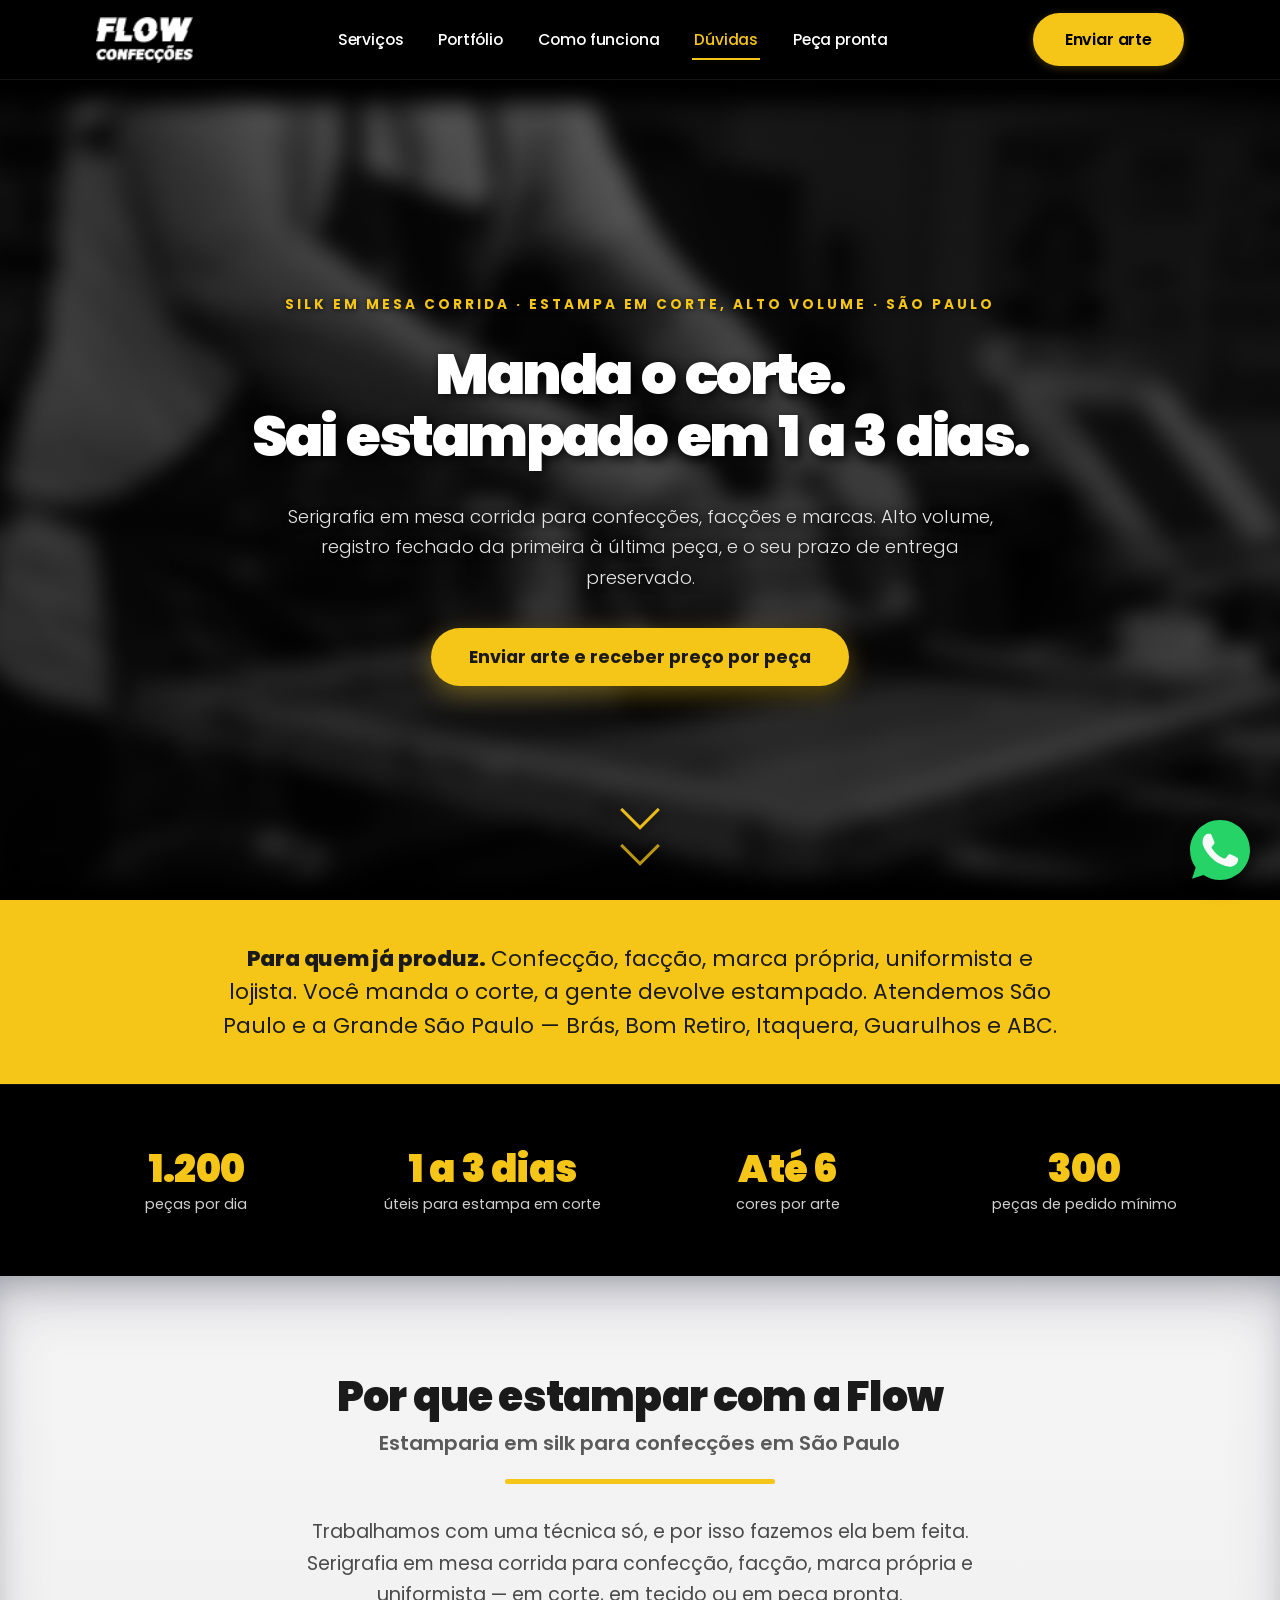
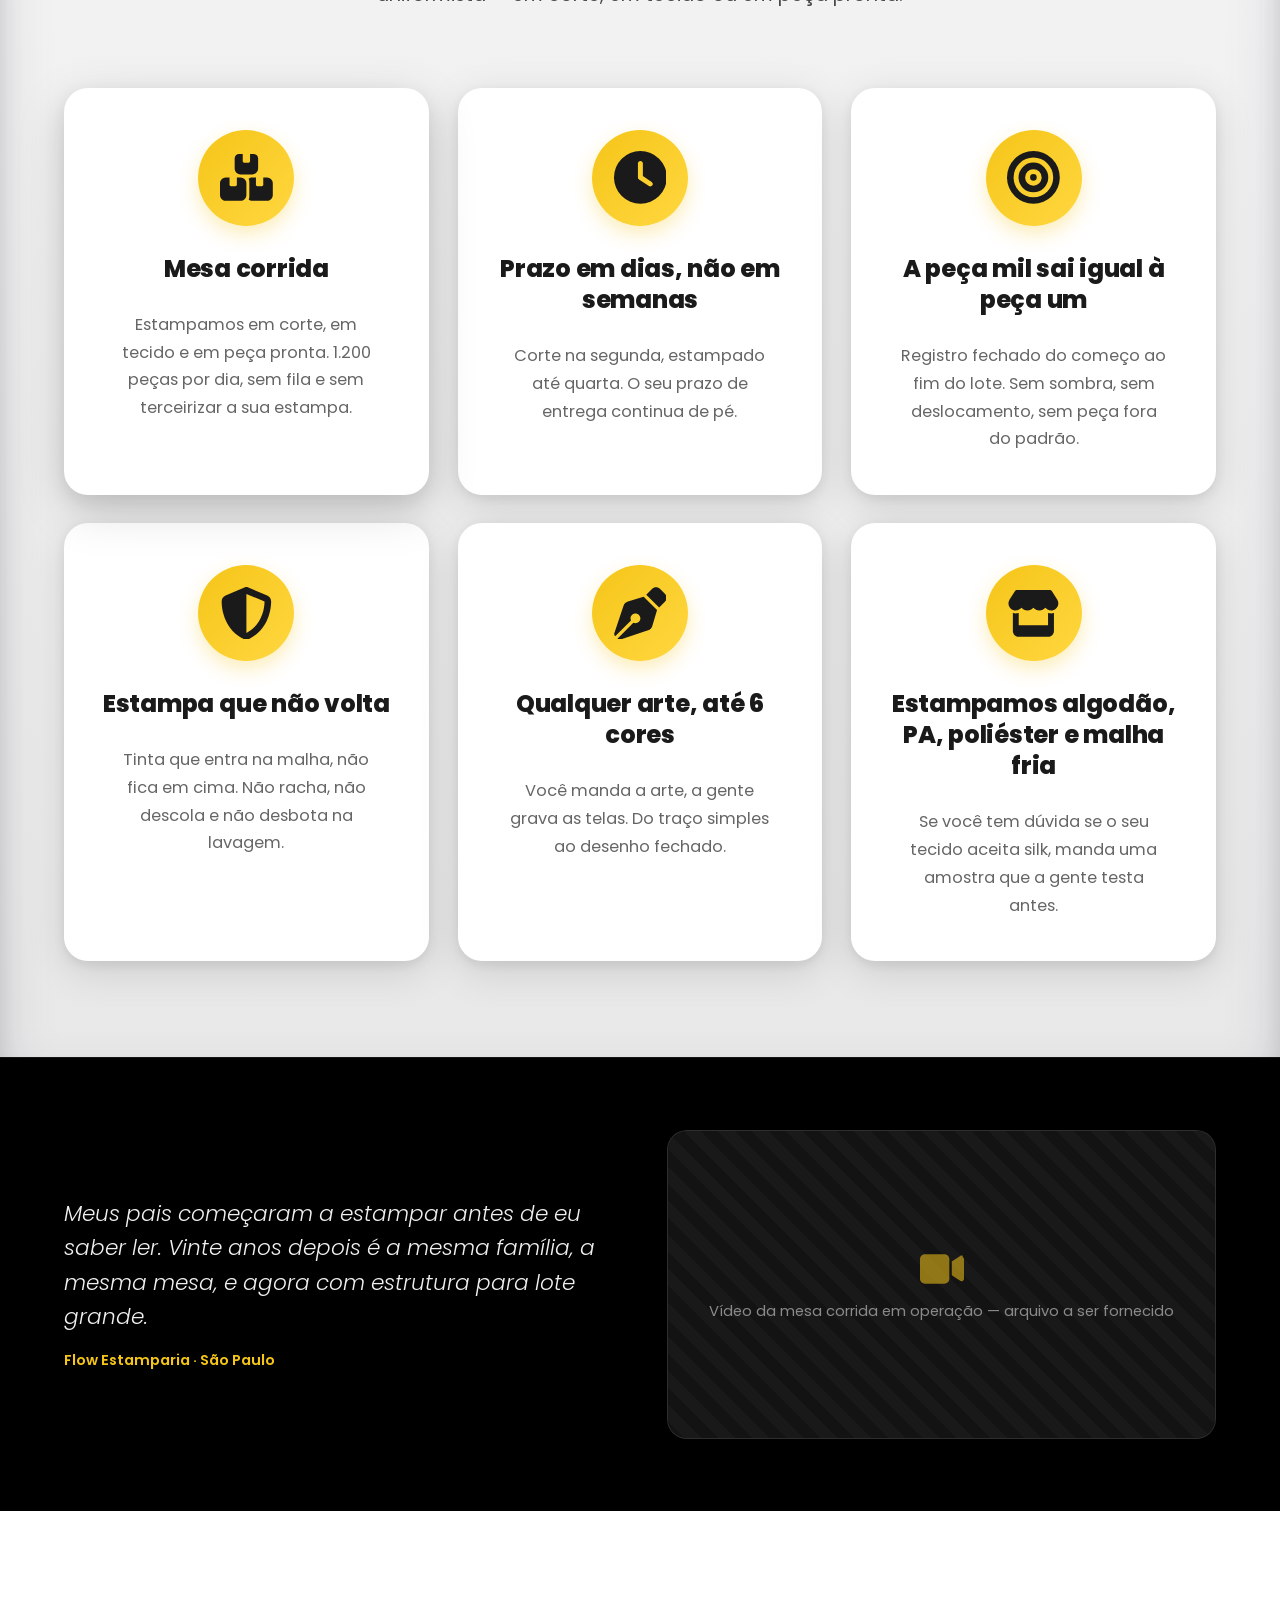
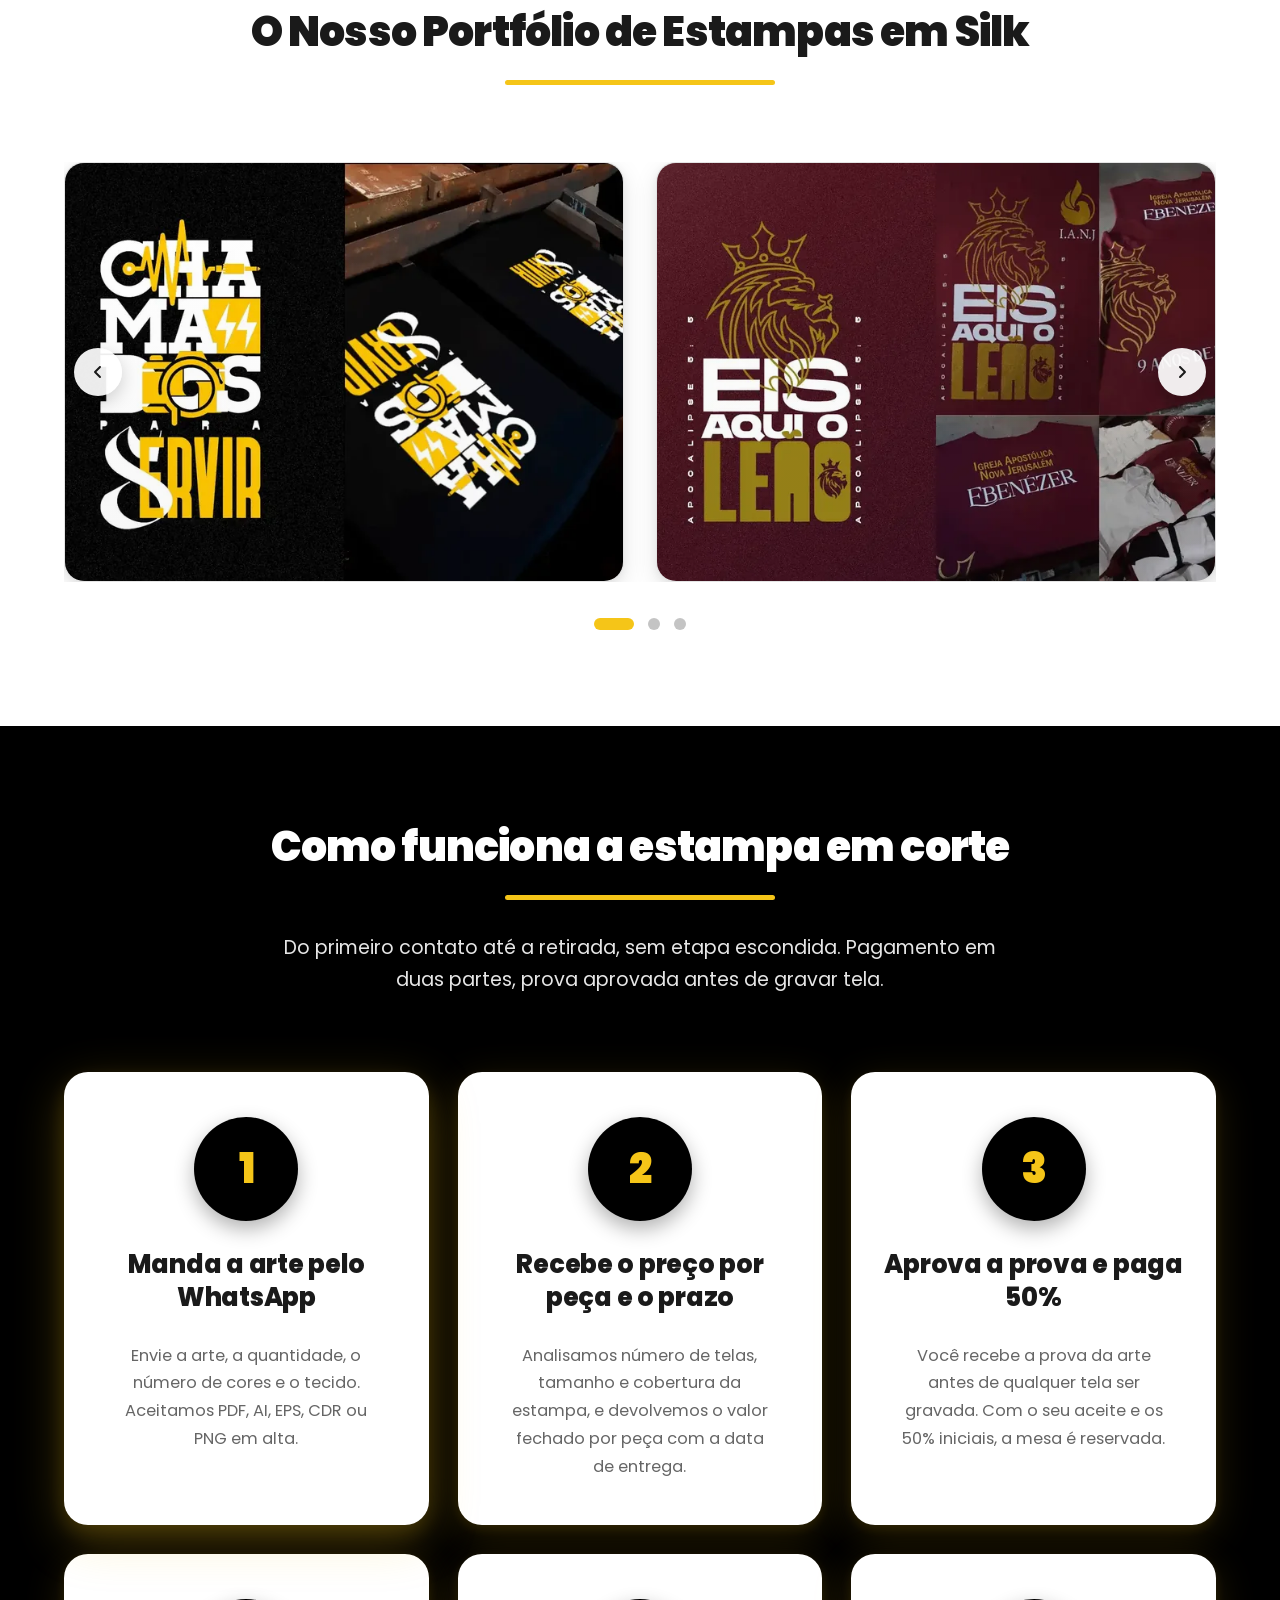
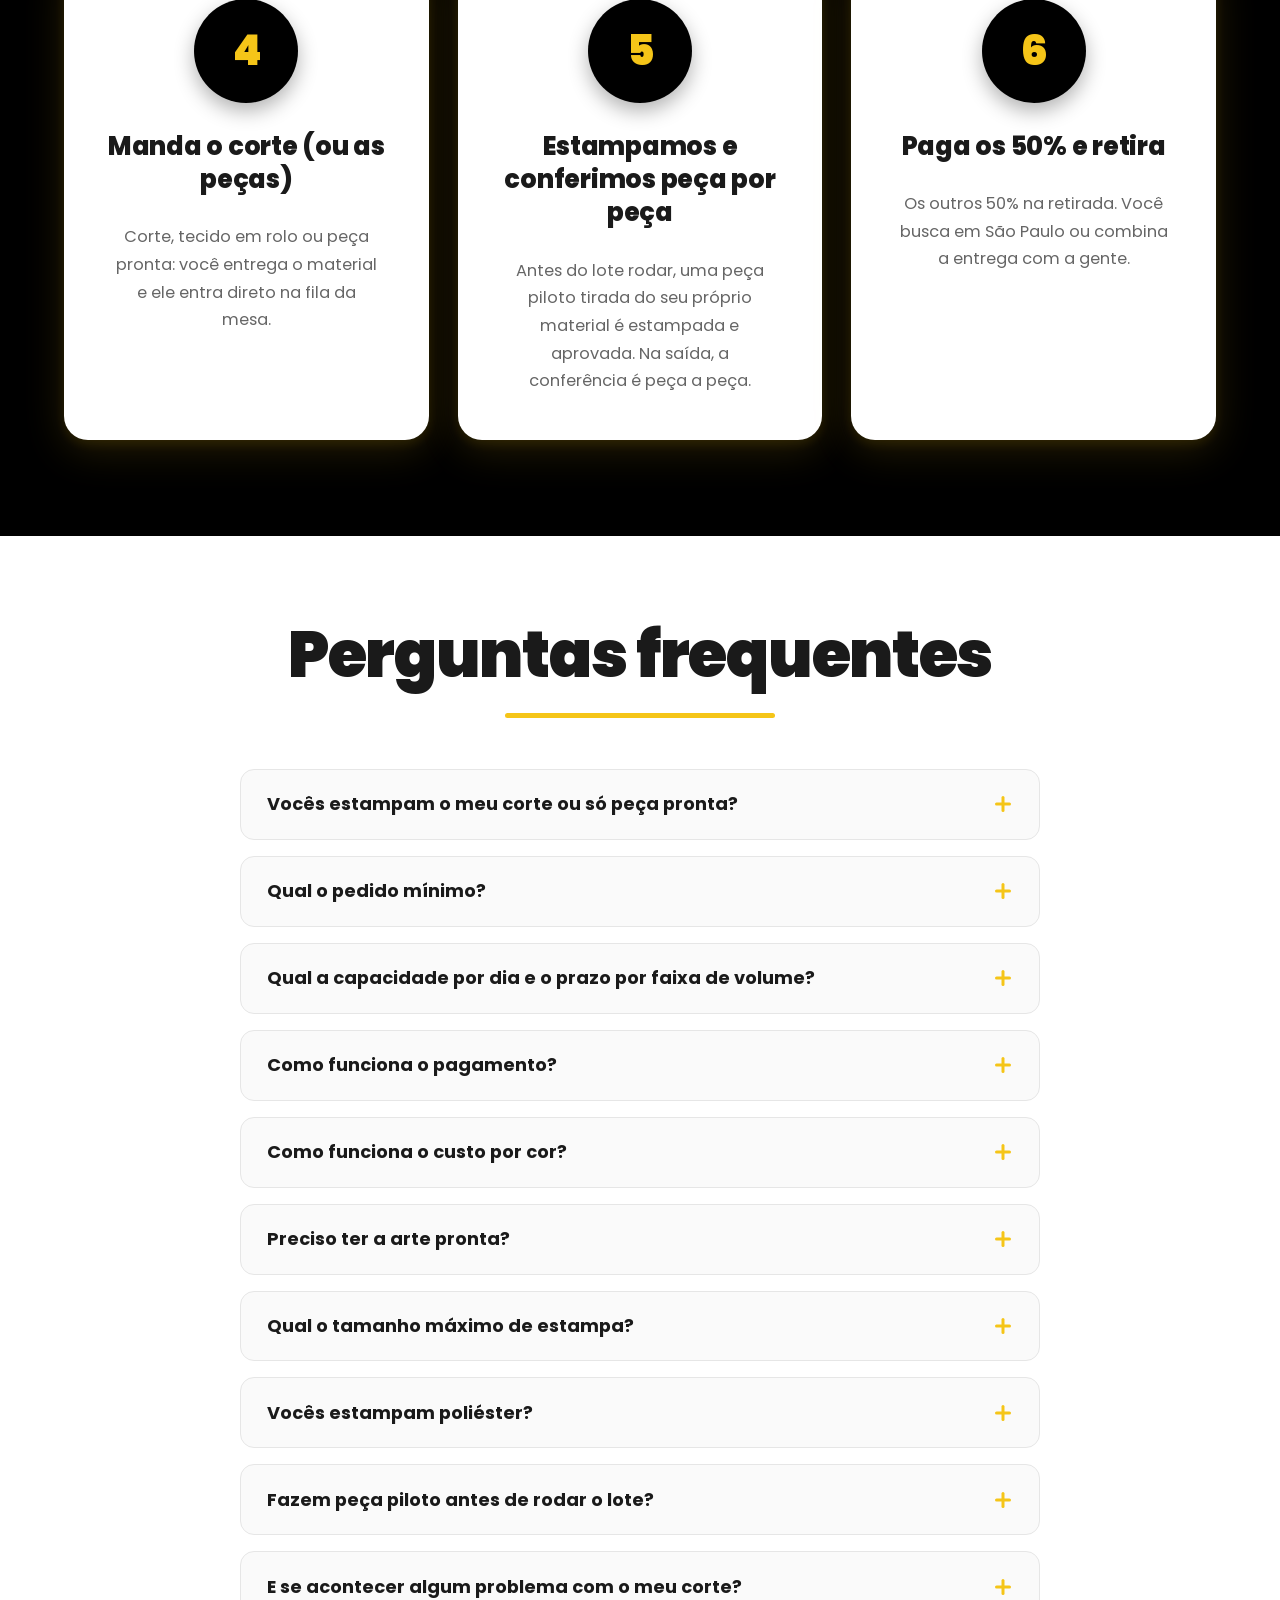
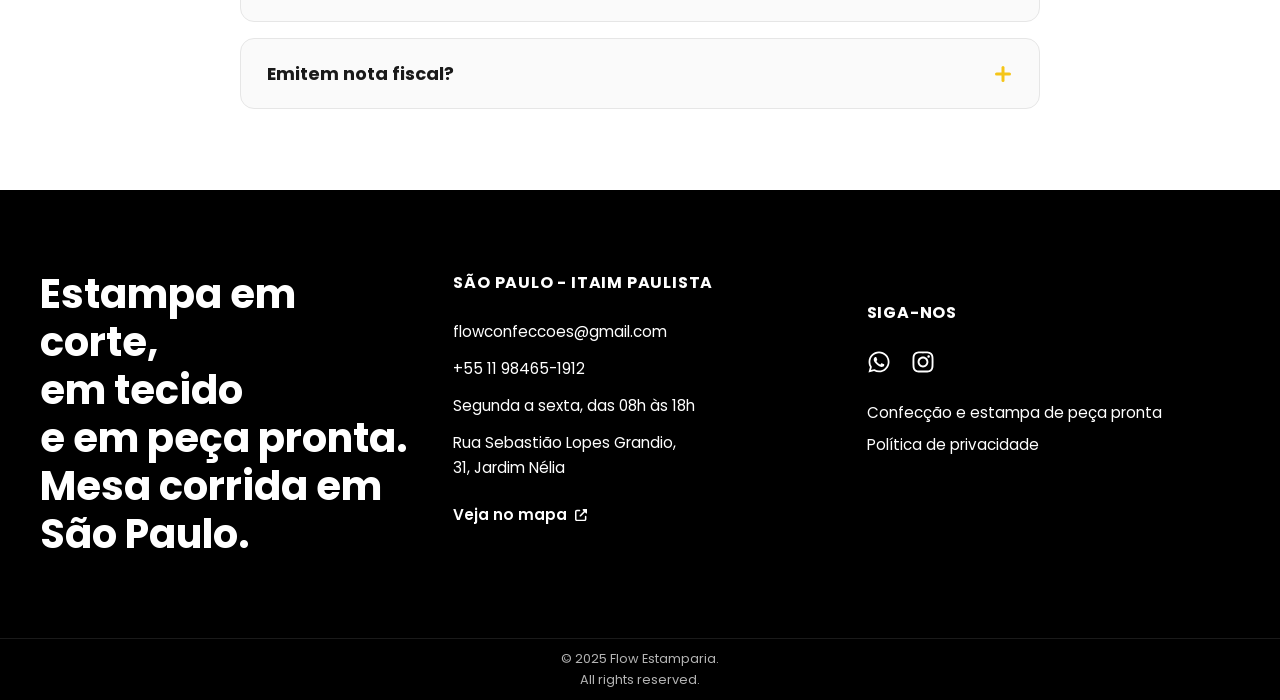
==== commit ef8d6f9b: "SEO: corrige placeholder de dominio e completa marcacao Critico: - Substitui o placeholder [[PREENCH" ====
--- a/index.html
+++ b/index.html
@@ -12,14 +12,14 @@
 
     <title>Estamparia em Silk para Confecções | Estampa em Corte e Alto Volume | Flow</title>
     <meta name="description" content="Serigrafia em mesa corrida para confecções, facções e marcas. Estampa em corte, em tecido e em peça pronta. Alto volume com prazo de 1 a 3 dias úteis. São Paulo.">
-    <link rel="canonical" href="https://[[PREENCHER: DOMINIO]]/">
+    <link rel="canonical" href="https://flowestamparia.com/">
     <link rel="icon" type="image/png" href="images/logo.png">
 
     <!-- Open Graph -->
     <meta property="og:title" content="Estamparia em Silk para Confecções | Estampa em Corte e Alto Volume | Flow">
     <meta property="og:description" content="Serigrafia em mesa corrida para confecções, facções e marcas. Estampa em corte, em tecido e em peça pronta. Alto volume com prazo de 1 a 3 dias úteis. São Paulo.">
-    <meta property="og:image" content="https://[[PREENCHER: DOMINIO]]/images/hero-silk.webp">
-    <meta property="og:url" content="https://[[PREENCHER: DOMINIO]]/">
+    <meta property="og:image" content="https://flowestamparia.com/images/hero-silk.webp">
+    <meta property="og:url" content="https://flowestamparia.com/">
     <meta property="og:type" content="website">
     <meta property="og:locale" content="pt_BR">
 
@@ -95,7 +95,7 @@
 
     <section class="audience" id="audience">
         <div class="audience-container">
-            <p class="audience-text"><strong>Para quem já produz.</strong> Confecção, facção, marca própria, uniformista e lojista. Você manda o corte, a gente devolve estampado.</p>
+            <p class="audience-text"><strong>Para quem já produz.</strong> Confecção, facção, marca própria, uniformista e lojista. Você manda o corte, a gente devolve estampado. Atendemos São Paulo e a Grande São Paulo — Brás, Bom Retiro, Itaquera, Guarulhos e ABC.</p>
         </div>
     </section>
 
@@ -124,7 +124,7 @@
 
     <section class="services" id="services">
         <div class="services-container">
-            <h2 class="services-title">Por que estampar com a Flow</h2>
+            <h2 class="services-title">Por que estampar com a Flow<span class="services-title-kw">Estamparia em silk para confecções em São Paulo</span></h2>
             <div class="services-title-underline"></div>
             <p class="services-description">
                 Trabalhamos com uma técnica só, e por isso fazemos ela bem feita. Serigrafia em mesa corrida para confecção, facção, marca própria e uniformista — em corte, em tecido ou em peça pronta.
@@ -241,7 +241,7 @@
 
     <section class="portfolio" id="portfolio">
         <div class="portfolio-container">
-            <h2 class="portfolio-title">O Nosso Portfólio</h2>
+            <h2 class="portfolio-title">O Nosso Portfólio de Estampas em Silk</h2>
             <div class="portfolio-title-underline"></div>
 
             <div class="portfolio-carousel-wrapper">
@@ -257,11 +257,11 @@
                         <div class="portfolio-slide active" data-index="0">
                             <figure class="portfolio-figure">
                                 <div class="portfolio-image-box">
-                                    <img src="images/portfolio-01.webp" alt="Camisetas pretas estampadas em silk com a arte &quot;Chamados para servir&quot; em branco e amarelo, sobre a mesa corrida" class="portfolio-img" width="1600" height="900" loading="lazy" decoding="async">
+                                    <img src="images/portfolio-01.webp" srcset="images/portfolio-01-800w.webp 800w, images/portfolio-01.webp 1544w" sizes="(max-width: 768px) 100vw, (max-width: 1200px) 50vw, 600px" alt="Camisetas pretas estampadas em silk com a arte &quot;Chamados para servir&quot; em branco e amarelo, sobre a mesa corrida" class="portfolio-img" width="1600" height="900" loading="lazy" decoding="async">
                                 </div>                            </figure>
                             <figure class="portfolio-figure">
                                 <div class="portfolio-image-box">
-                                    <img src="images/portfolio-02.webp" alt="Lote de camisetas bordô estampadas em dourado e branco para a Igreja Apostólica Nova Jerusalém, já conferidas e embaladas" class="portfolio-img" width="1600" height="900" loading="lazy" decoding="async">
+                                    <img src="images/portfolio-02.webp" srcset="images/portfolio-02-800w.webp 800w, images/portfolio-02.webp 1544w" sizes="(max-width: 768px) 100vw, (max-width: 1200px) 50vw, 600px" alt="Lote de camisetas bordô estampadas em dourado e branco para a Igreja Apostólica Nova Jerusalém, já conferidas e embaladas" class="portfolio-img" width="1600" height="900" loading="lazy" decoding="async">
                                 </div>                            </figure>
                         </div>
 
@@ -269,11 +269,11 @@
                         <div class="portfolio-slide" data-index="1">
                             <figure class="portfolio-figure">
                                 <div class="portfolio-image-box">
-                                    <img src="images/portfolio-03.webp" alt="Estampa em corte: peças de malha preta ainda cortadas, estampadas em branco com a arte &quot;Uma igreja para pertencer&quot;, abertas na mesa corrida" class="portfolio-img" width="1600" height="900" loading="lazy" decoding="async">
+                                    <img src="images/portfolio-03.webp" srcset="images/portfolio-03-800w.webp 800w, images/portfolio-03.webp 1544w" sizes="(max-width: 768px) 100vw, (max-width: 1200px) 50vw, 600px" alt="Estampa em corte: peças de malha preta ainda cortadas, estampadas em branco com a arte &quot;Uma igreja para pertencer&quot;, abertas na mesa corrida" class="portfolio-img" width="1600" height="900" loading="lazy" decoding="async">
                                 </div>                            </figure>
                             <figure class="portfolio-figure">
                                 <div class="portfolio-image-box">
-                                    <img src="images/portfolio-04.webp" alt="Camisas polo rosa estampadas em azul com o brasão da Pastoral Familiar Brasil, empilhadas ao fim da produção" class="portfolio-img" width="1600" height="900" loading="lazy" decoding="async">
+                                    <img src="images/portfolio-04.webp" srcset="images/portfolio-04-800w.webp 800w, images/portfolio-04.webp 1544w" sizes="(max-width: 768px) 100vw, (max-width: 1200px) 50vw, 600px" alt="Camisas polo rosa estampadas em azul com o brasão da Pastoral Familiar Brasil, empilhadas ao fim da produção" class="portfolio-img" width="1600" height="900" loading="lazy" decoding="async">
                                 </div>                            </figure>
                         </div>
 
@@ -281,11 +281,11 @@
                         <div class="portfolio-slide" data-index="2">
                             <figure class="portfolio-figure">
                                 <div class="portfolio-image-box">
-                                    <img src="images/portfolio-05.webp" alt="Camiseta preta com estampa dourada do Encontro de Casais com Cristo, mostrando o acabamento da tinta metálica sobre malha escura" class="portfolio-img" width="1600" height="900" loading="lazy" decoding="async">
+                                    <img src="images/portfolio-05.webp" srcset="images/portfolio-05-800w.webp 800w, images/portfolio-05.webp 1544w" sizes="(max-width: 768px) 100vw, (max-width: 1200px) 50vw, 600px" alt="Camiseta preta com estampa dourada do Encontro de Casais com Cristo, mostrando o acabamento da tinta metálica sobre malha escura" class="portfolio-img" width="1600" height="900" loading="lazy" decoding="async">
                                 </div>                            </figure>
                             <figure class="portfolio-figure">
                                 <div class="portfolio-image-box">
-                                    <img src="images/portfolio-06.webp" alt="Estampa em corte de regatas em quatro cores de malha — marinho, cinza, vermelho e azul claro — com a mesma arte registrada peça a peça na mesa corrida" class="portfolio-img" width="1600" height="900" loading="lazy" decoding="async">
+                                    <img src="images/portfolio-06.webp" srcset="images/portfolio-06-800w.webp 800w, images/portfolio-06.webp 1544w" sizes="(max-width: 768px) 100vw, (max-width: 1200px) 50vw, 600px" alt="Estampa em corte de regatas em quatro cores de malha — marinho, cinza, vermelho e azul claro — com a mesma arte registrada peça a peça na mesa corrida" class="portfolio-img" width="1600" height="900" loading="lazy" decoding="async">
                                 </div>                            </figure>
                         </div>
                     </div>
@@ -302,7 +302,7 @@
 
     <section class="process" id="process">
         <div class="process-container">
-            <h2 class="process-title">Como funciona</h2>
+            <h2 class="process-title">Como funciona a estampa em corte</h2>
             <div class="process-title-underline"></div>
             <p class="process-description">
                 Do primeiro contato até a retirada, sem etapa escondida. Pagamento em duas partes, prova aprovada antes de gravar tela.
@@ -403,7 +403,7 @@
                         <span class="faq-icon" aria-hidden="true"></span>
                     </button>
                     <div class="faq-answer" id="faq-panel-1" role="region" aria-labelledby="faq-btn-1" aria-hidden="true">
-                        <p>Estampamos o seu corte, o seu tecido e a sua peça pronta. É o nosso serviço principal: você entrega o material e recebe de volta estampado. Se você não tem o corte, também produzimos a peça inteira — nesse caso, veja a página de peça pronta.</p>
+                        <p>Estampamos o seu corte, o seu tecido e a sua peça pronta. É o nosso serviço principal: você entrega o material e recebe de volta estampado. Se você não tem o corte, também produzimos a peça inteira — nesse caso, veja a nossa <a href="confeccao.html">confecção de camiseta com estampa em silk</a>.</p>
                     </div>
                 </div>
 
@@ -535,7 +535,7 @@
                     <a href="https://www.instagram.com/flow.confeccoes/" aria-label="Instagram"><svg viewBox="0 0 448 512" fill="currentColor" aria-hidden="true" focusable="false"><path d="M224.1 141c-63.6 0-114.9 51.3-114.9 114.9s51.3 114.9 114.9 114.9S339 319.5 339 255.9 287.7 141 224.1 141zm0 189.6c-41.1 0-74.7-33.5-74.7-74.7s33.5-74.7 74.7-74.7 74.7 33.5 74.7 74.7-33.6 74.7-74.7 74.7zm146.4-194.3c0 14.9-12 26.8-26.8 26.8-14.9 0-26.8-12-26.8-26.8s12-26.8 26.8-26.8 26.8 12 26.8 26.8zm76.1 27.2c-1.7-35.9-9.9-67.7-36.2-93.9-26.2-26.2-58-34.4-93.9-36.2-37-2.1-147.9-2.1-184.9 0-35.8 1.7-67.6 9.9-93.9 36.1s-34.4 58-36.2 93.9c-2.1 37-2.1 147.9 0 184.9 1.7 35.9 9.9 67.7 36.2 93.9s58 34.4 93.9 36.2c37 2.1 147.9 2.1 184.9 0 35.9-1.7 67.7-9.9 93.9-36.2 26.2-26.2 34.4-58 36.2-93.9 2.1-37 2.1-147.8 0-184.8zM398.8 388c-7.8 19.6-22.9 34.7-42.6 42.6-29.5 11.7-99.5 9-132.1 9s-102.7 2.6-132.1-9c-19.6-7.8-34.7-22.9-42.6-42.6-11.7-29.5-9-99.5-9-132.1s-2.6-102.7 9-132.1c7.8-19.6 22.9-34.7 42.6-42.6 29.5-11.7 99.5-9 132.1-9s102.7-2.6 132.1 9c19.6 7.8 34.7 22.9 42.6 42.6 11.7 29.5 9 99.5 9 132.1s2.7 102.7-9 132.1z"/></svg></a>
                 </div>
                 <nav class="footer-links" aria-label="Links do rodapé">
-                    <a href="confeccao.html">Peça pronta</a>
+                    <a href="confeccao.html">Confecção e estampa de peça pronta</a>
                     <a href="privacidade.html">Política de privacidade</a>
                 </nav>
             </div>
@@ -587,12 +587,14 @@
       "@context": "https://schema.org",
       "@type": "LocalBusiness",
       "name": "Flow Estamparia",
+      "alternateName": "Flow Confecções",
       "description": "Estamparia de serigrafia em mesa corrida para confecções, facções, marcas e uniformistas. Estampa em corte, em tecido e em peça pronta, com prazo de 1 a 3 dias úteis. Pedido mínimo de 300 peças por arte.",
-      "image": "https://[[PREENCHER: DOMINIO]]/images/hero-silk.webp",
-      "logo": "https://[[PREENCHER: DOMINIO]]/images/logo.png",
-      "url": "https://[[PREENCHER: DOMINIO]]/",
+      "image": "https://flowestamparia.com/images/hero-silk.webp",
+      "logo": "https://flowestamparia.com/images/logo.png",
+      "url": "https://flowestamparia.com/",
       "telephone": "+55 11 98465-1912",
       "email": "flowconfeccoes@gmail.com",
+      "hasMap": "https://maps.app.goo.gl/QVHovHkV28zMtytw7",
       "openingHoursSpecification": [
         {
           "@type": "OpeningHoursSpecification",
@@ -629,7 +631,7 @@
       "provider": {
         "@type": "LocalBusiness",
         "name": "Flow Estamparia",
-        "url": "https://[[PREENCHER: DOMINIO]]/",
+        "url": "https://flowestamparia.com/",
         "telephone": "+55 11 98465-1912",
         "address": {
           "@type": "PostalAddress",
@@ -660,7 +662,7 @@
           "name": "Vocês estampam o meu corte ou só peça pronta?",
           "acceptedAnswer": {
             "@type": "Answer",
-            "text": "Estampamos o seu corte, o seu tecido e a sua peça pronta. É o nosso serviço principal: você entrega o material e recebe de volta estampado. Se você não tem o corte, também produzimos a peça inteira — nesse caso, veja a página de peça pronta."
+            "text": "Estampamos o seu corte, o seu tecido e a sua peça pronta. É o nosso serviço principal: você entrega o material e recebe de volta estampado. Se você não tem o corte, também produzimos a peça inteira — nesse caso, veja a nossa confecção de camiseta com estampa em silk."
           }
         },
         {
--- a/css/services.css
+++ b/css/services.css
@@ -30,6 +30,15 @@
     text-align: center;
     line-height: 1.2;
     letter-spacing: -0.02em;
+}
+
+.services-title-kw {
+    display: block;
+    margin-top: 0.6rem;
+    font-size: clamp(0.95rem, 2.4vw, 1.25rem);
+    font-weight: 600;
+    letter-spacing: 0;
+    color: #5a5a5a;
 }
 
 .services-title-underline {
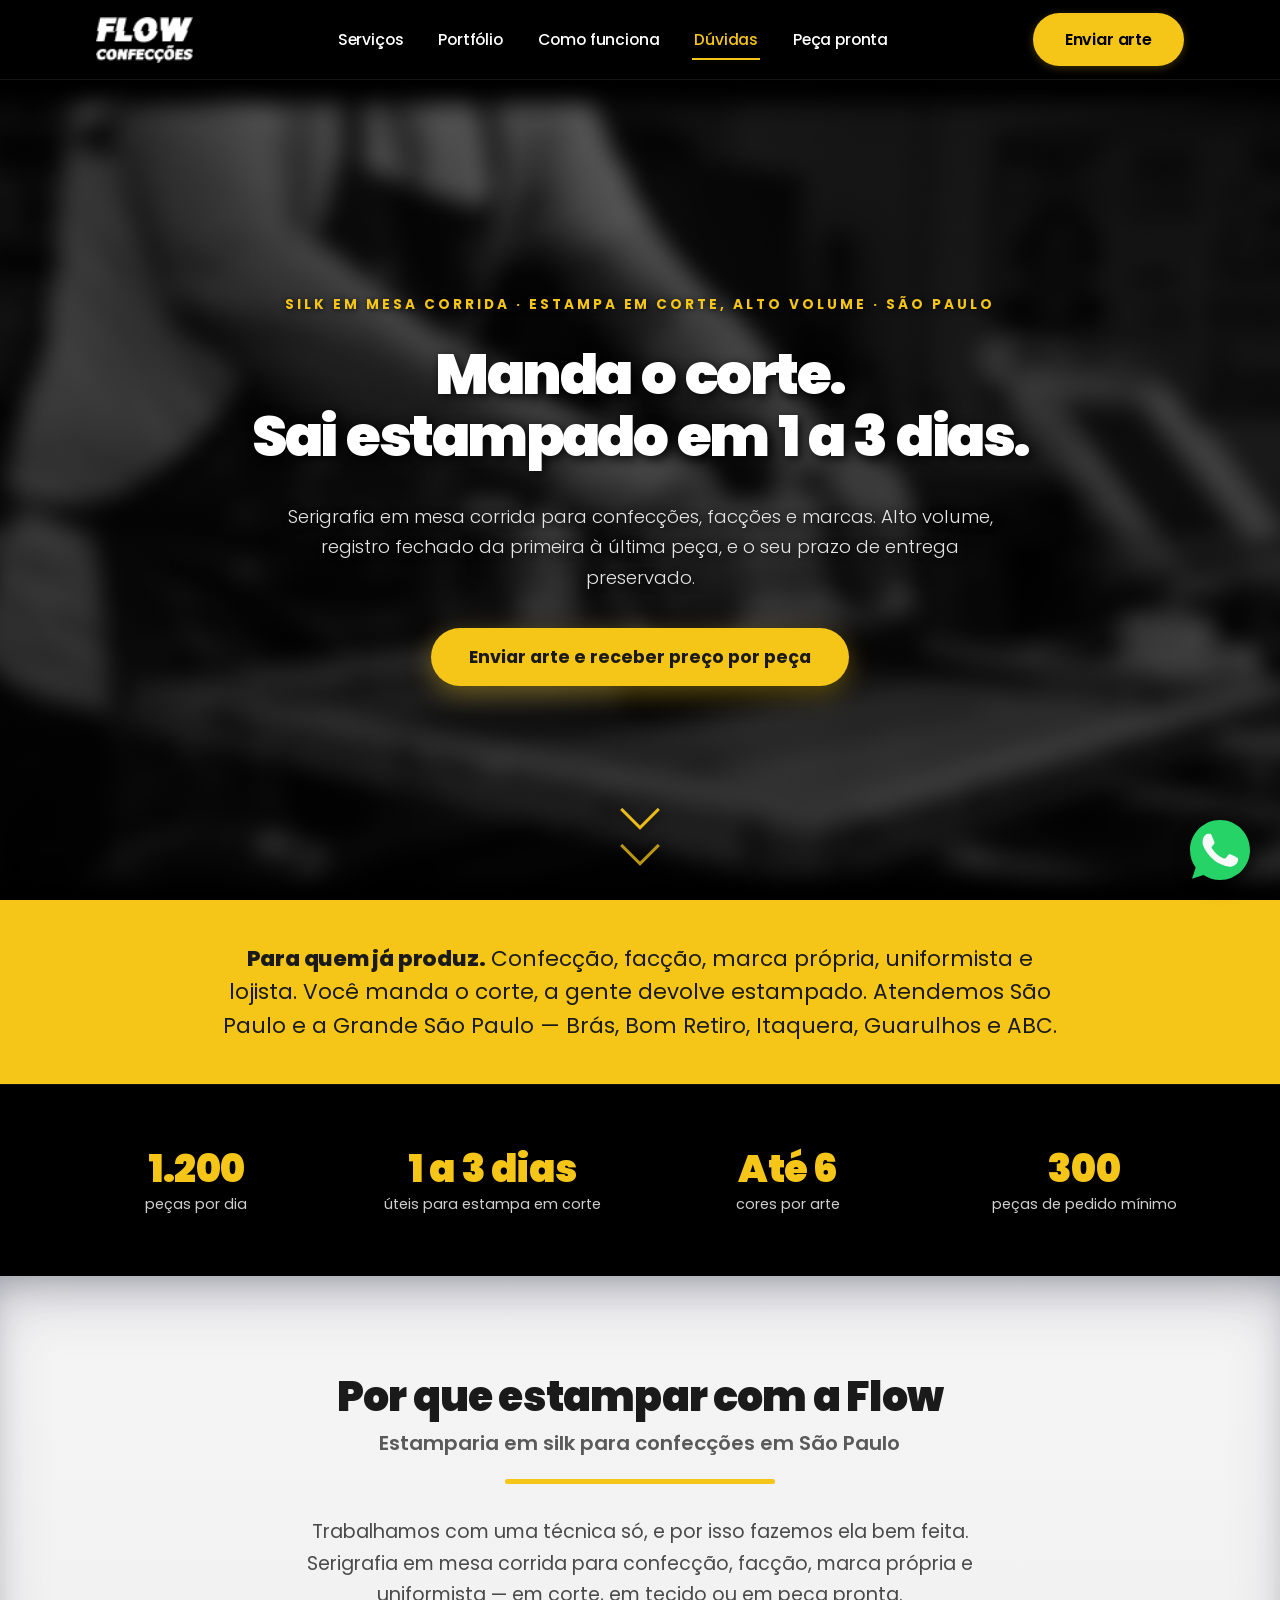
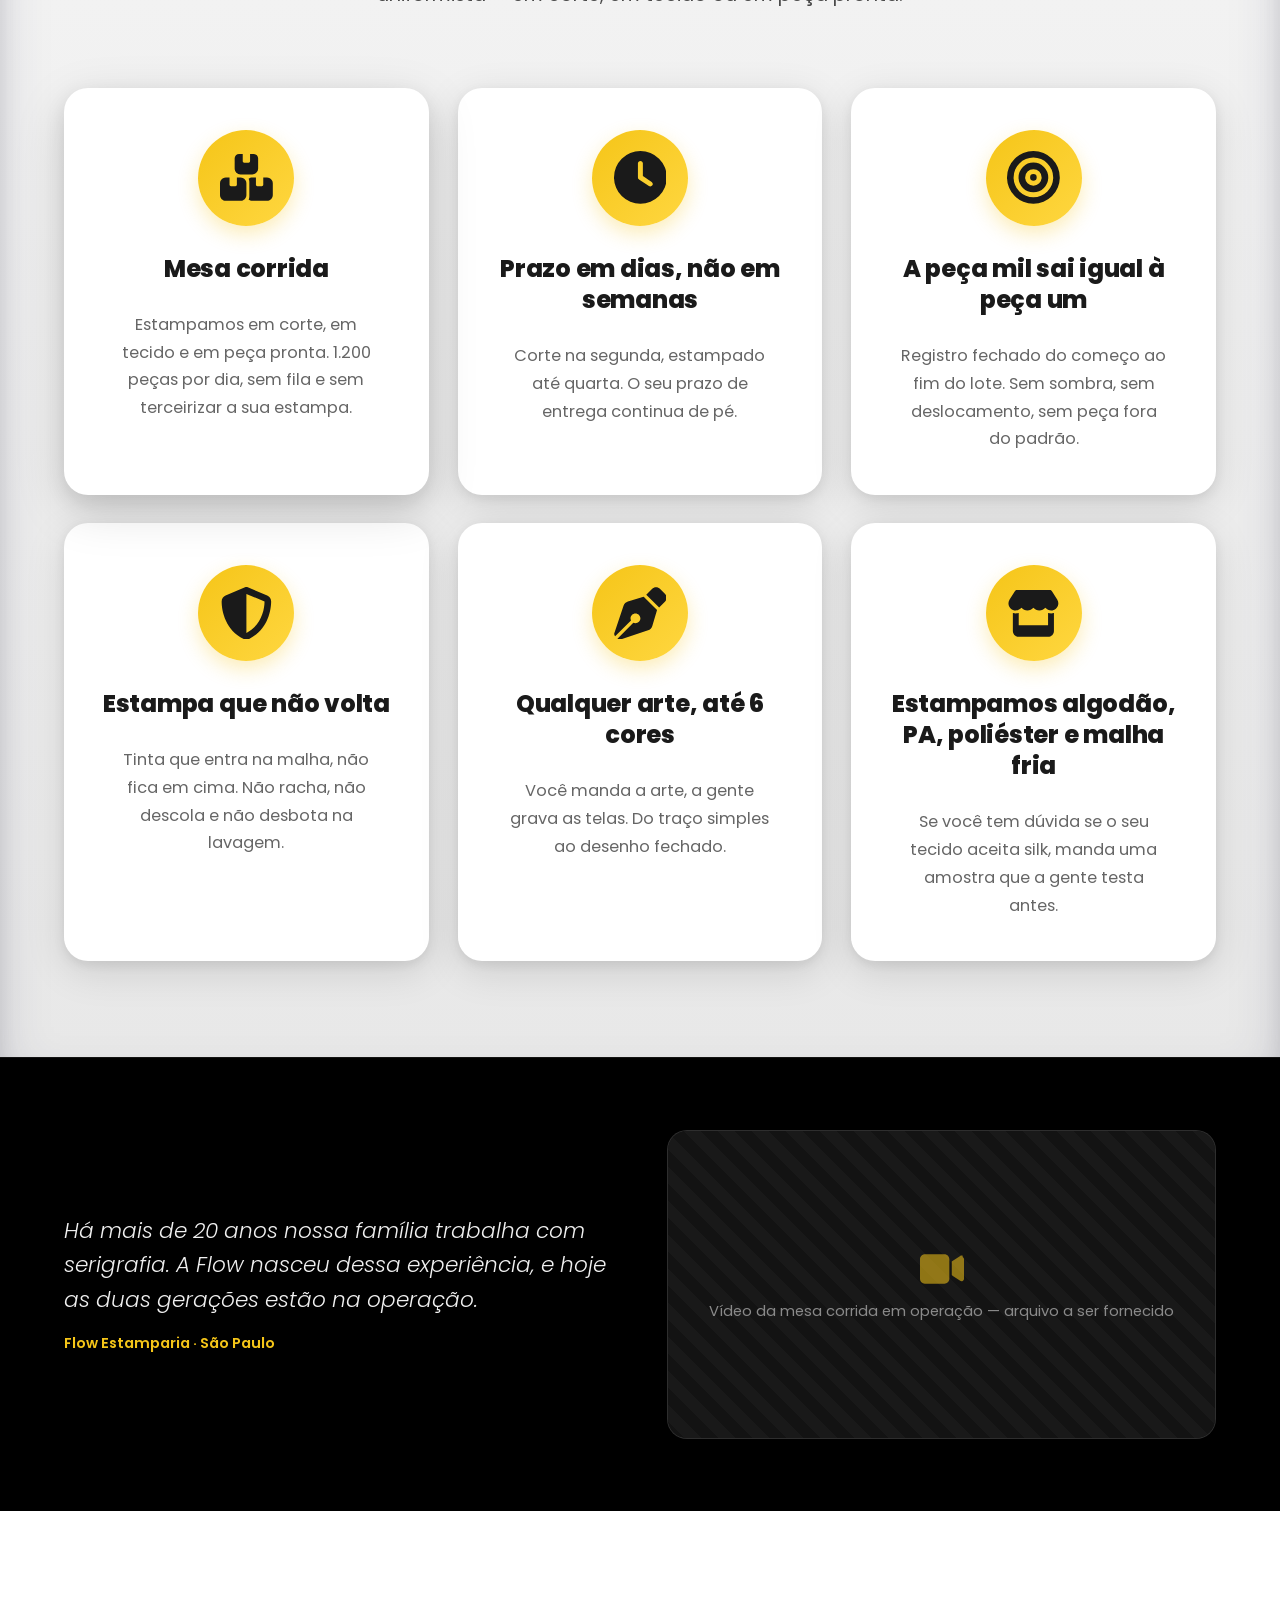
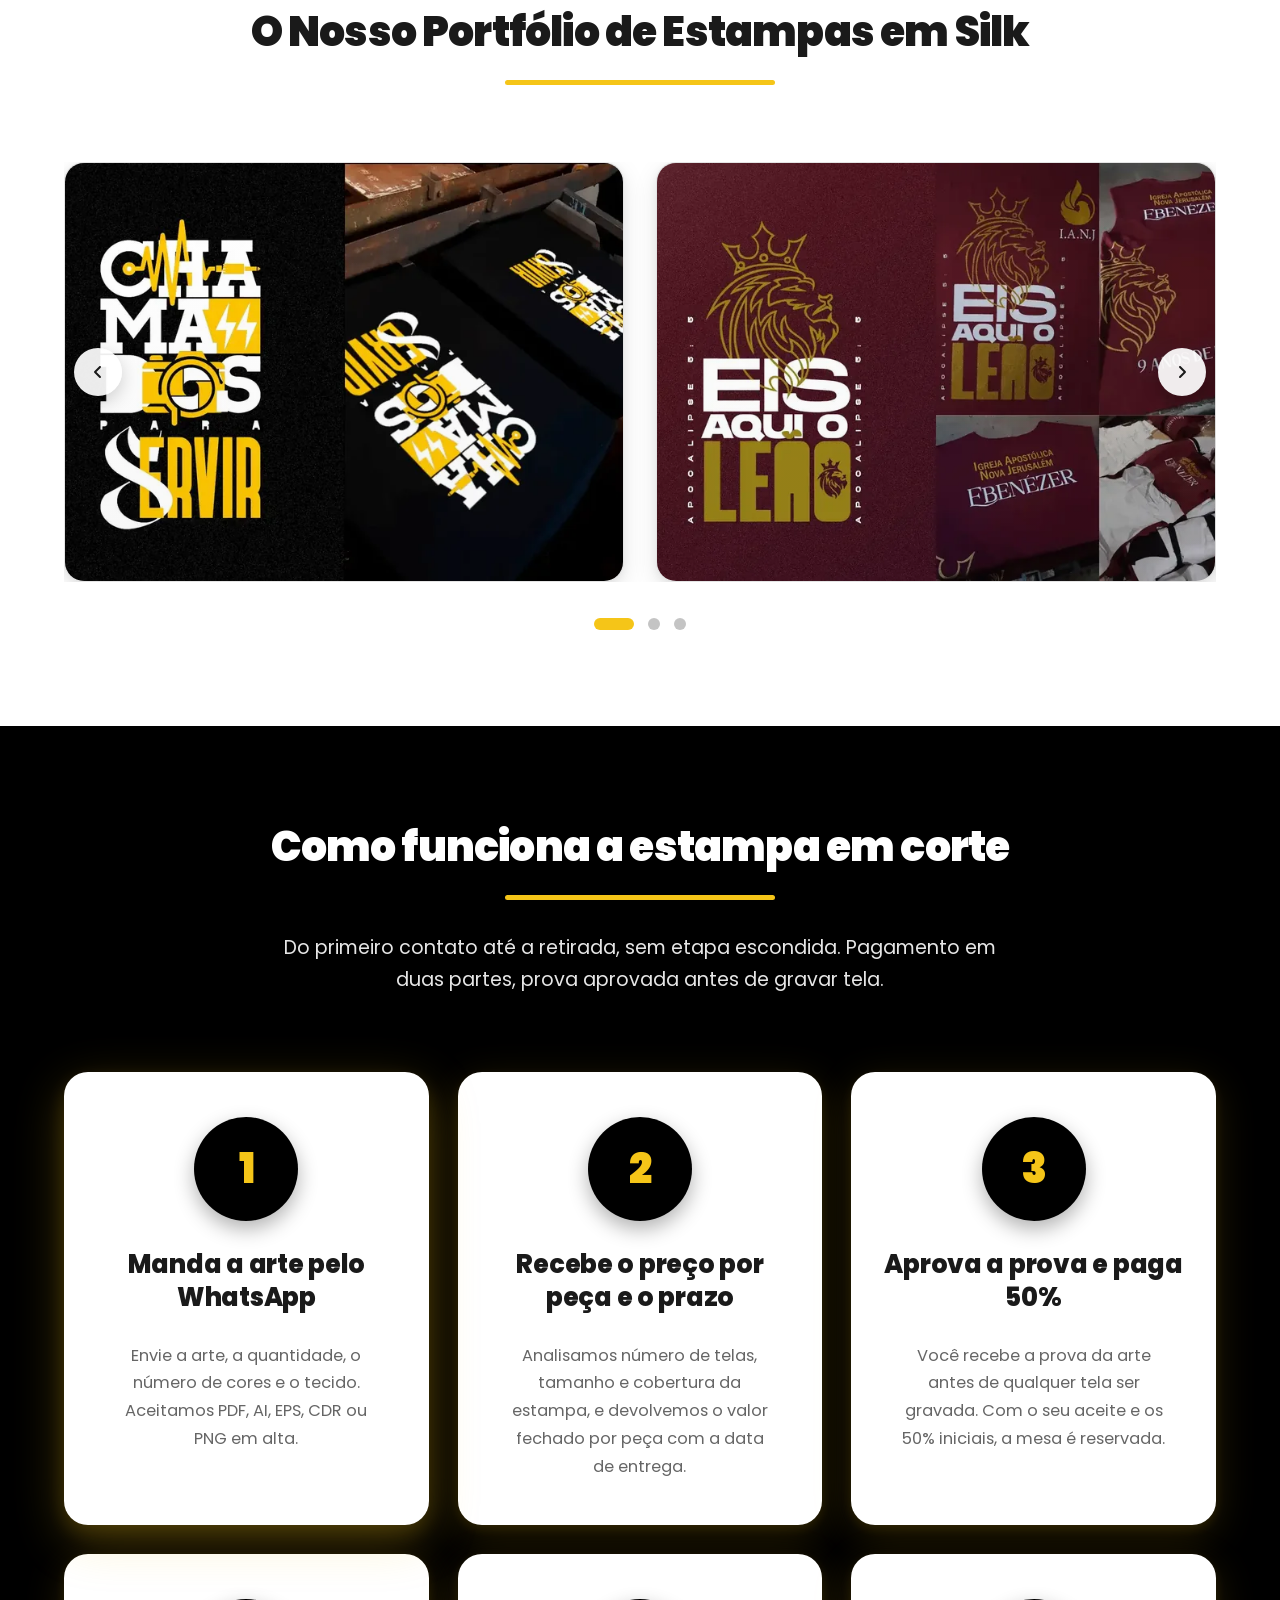
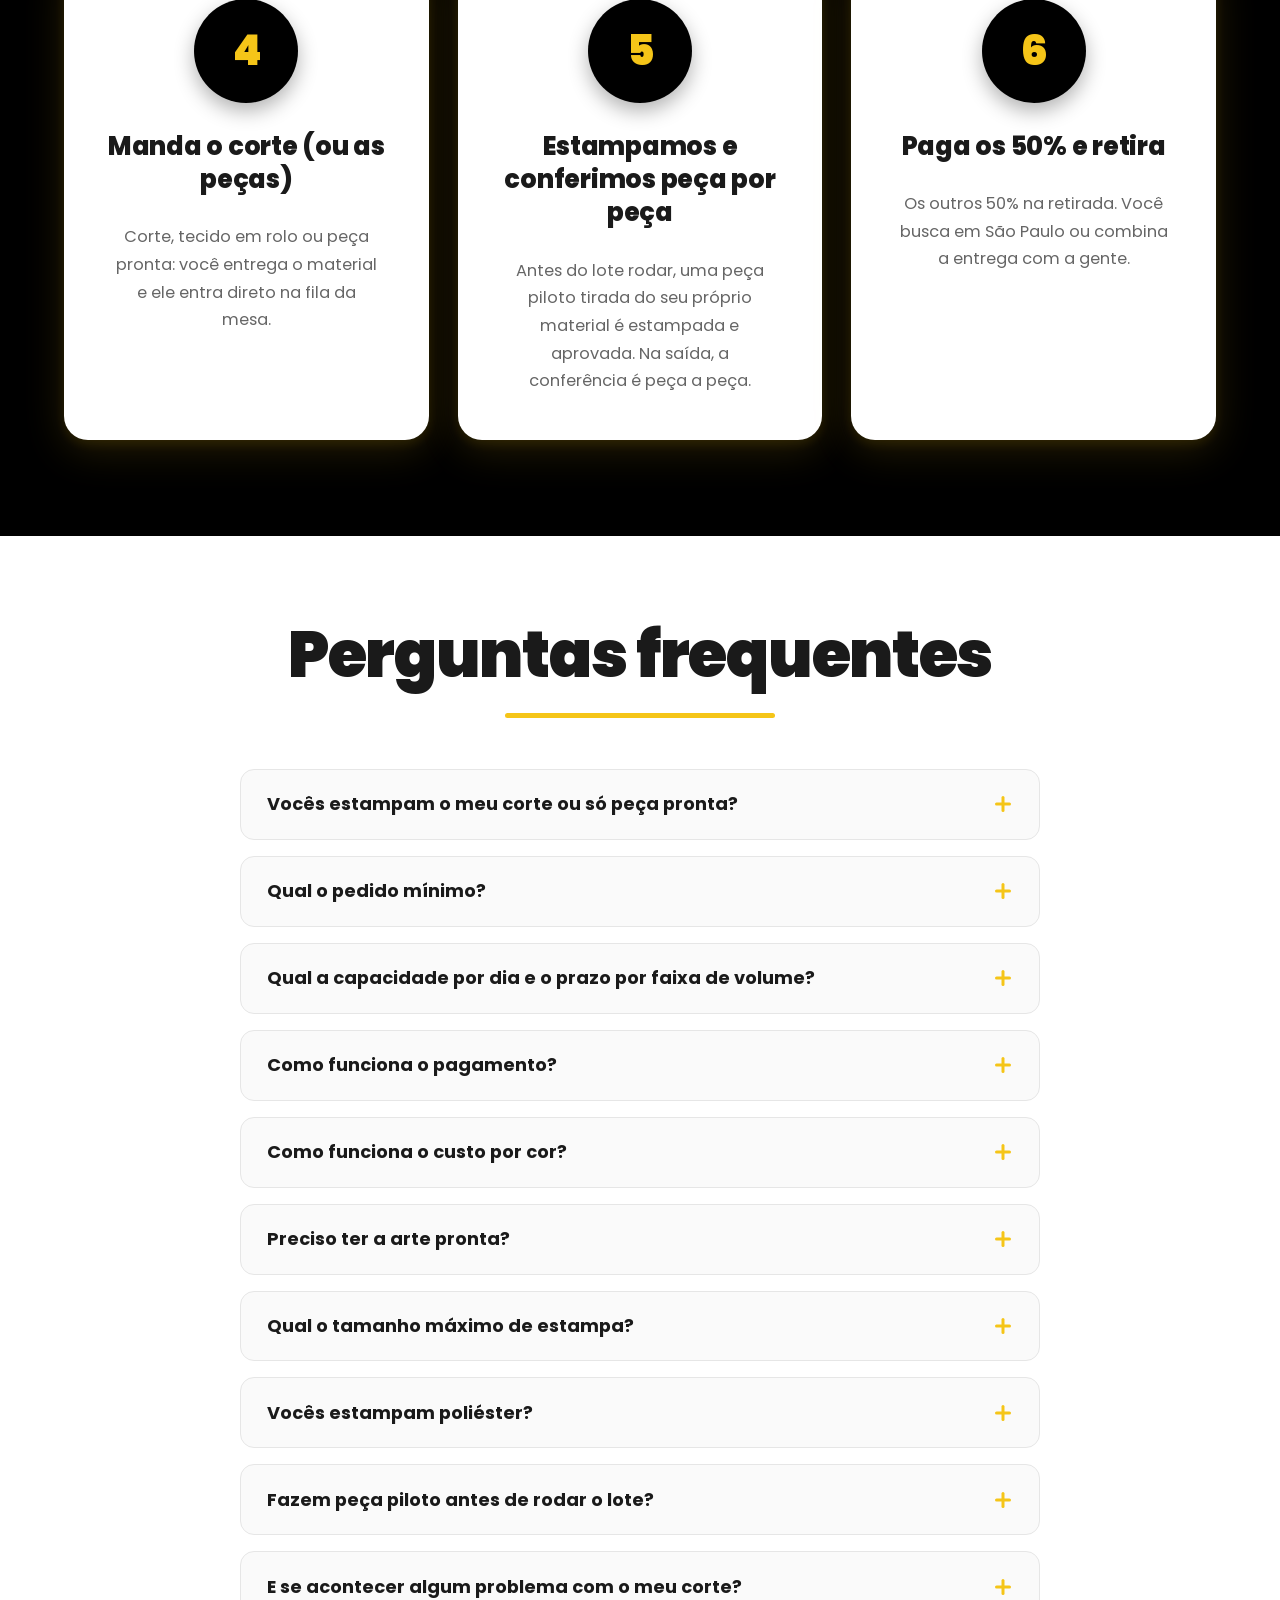
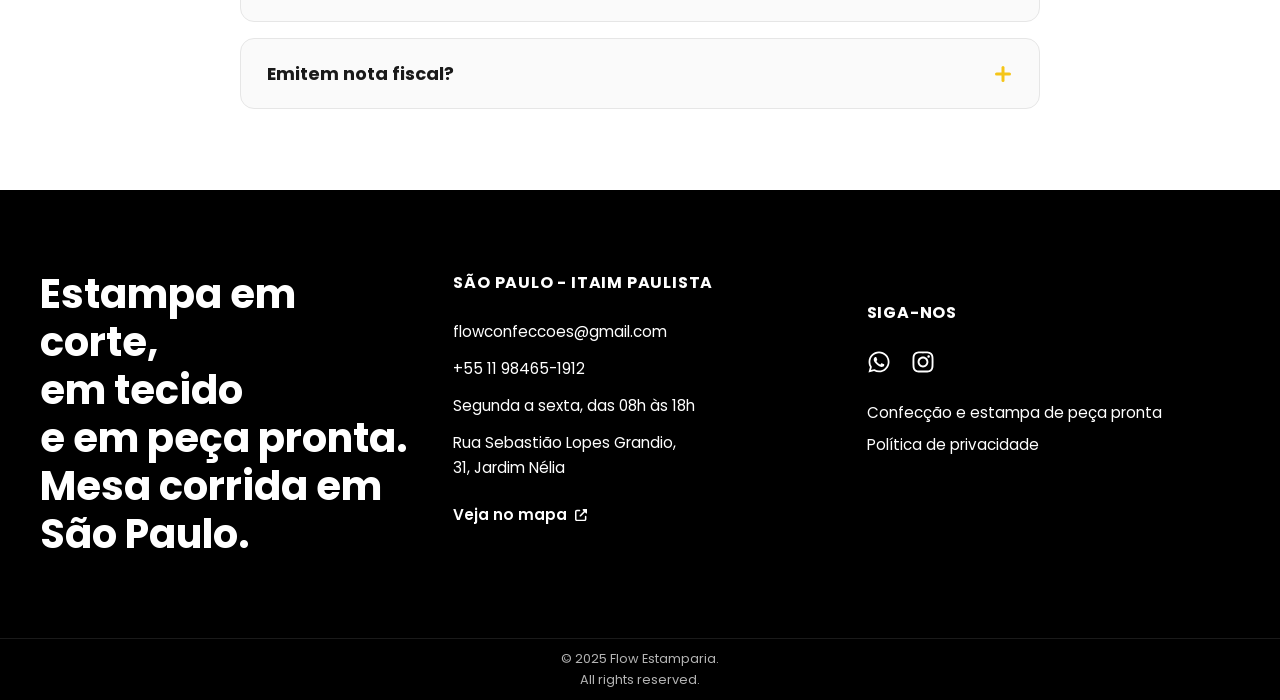
==== commit a8e5cf36: "Update index.html" ====
--- a/index.html
+++ b/index.html
@@ -217,7 +217,7 @@
         <div class="heritage-container">
             <div class="heritage-body">
                 <p class="heritage-text">
-                    Meus pais começaram a estampar antes de eu saber ler. Vinte anos depois é a mesma família, a mesma mesa, e agora com estrutura para lote grande.
+                    Há mais de 20 anos nossa família trabalha com serigrafia. A Flow nasceu dessa experiência, e hoje as duas gerações estão na operação.
                     <span class="heritage-signature">Flow Estamparia · São Paulo</span>
                 </p>
             </div>
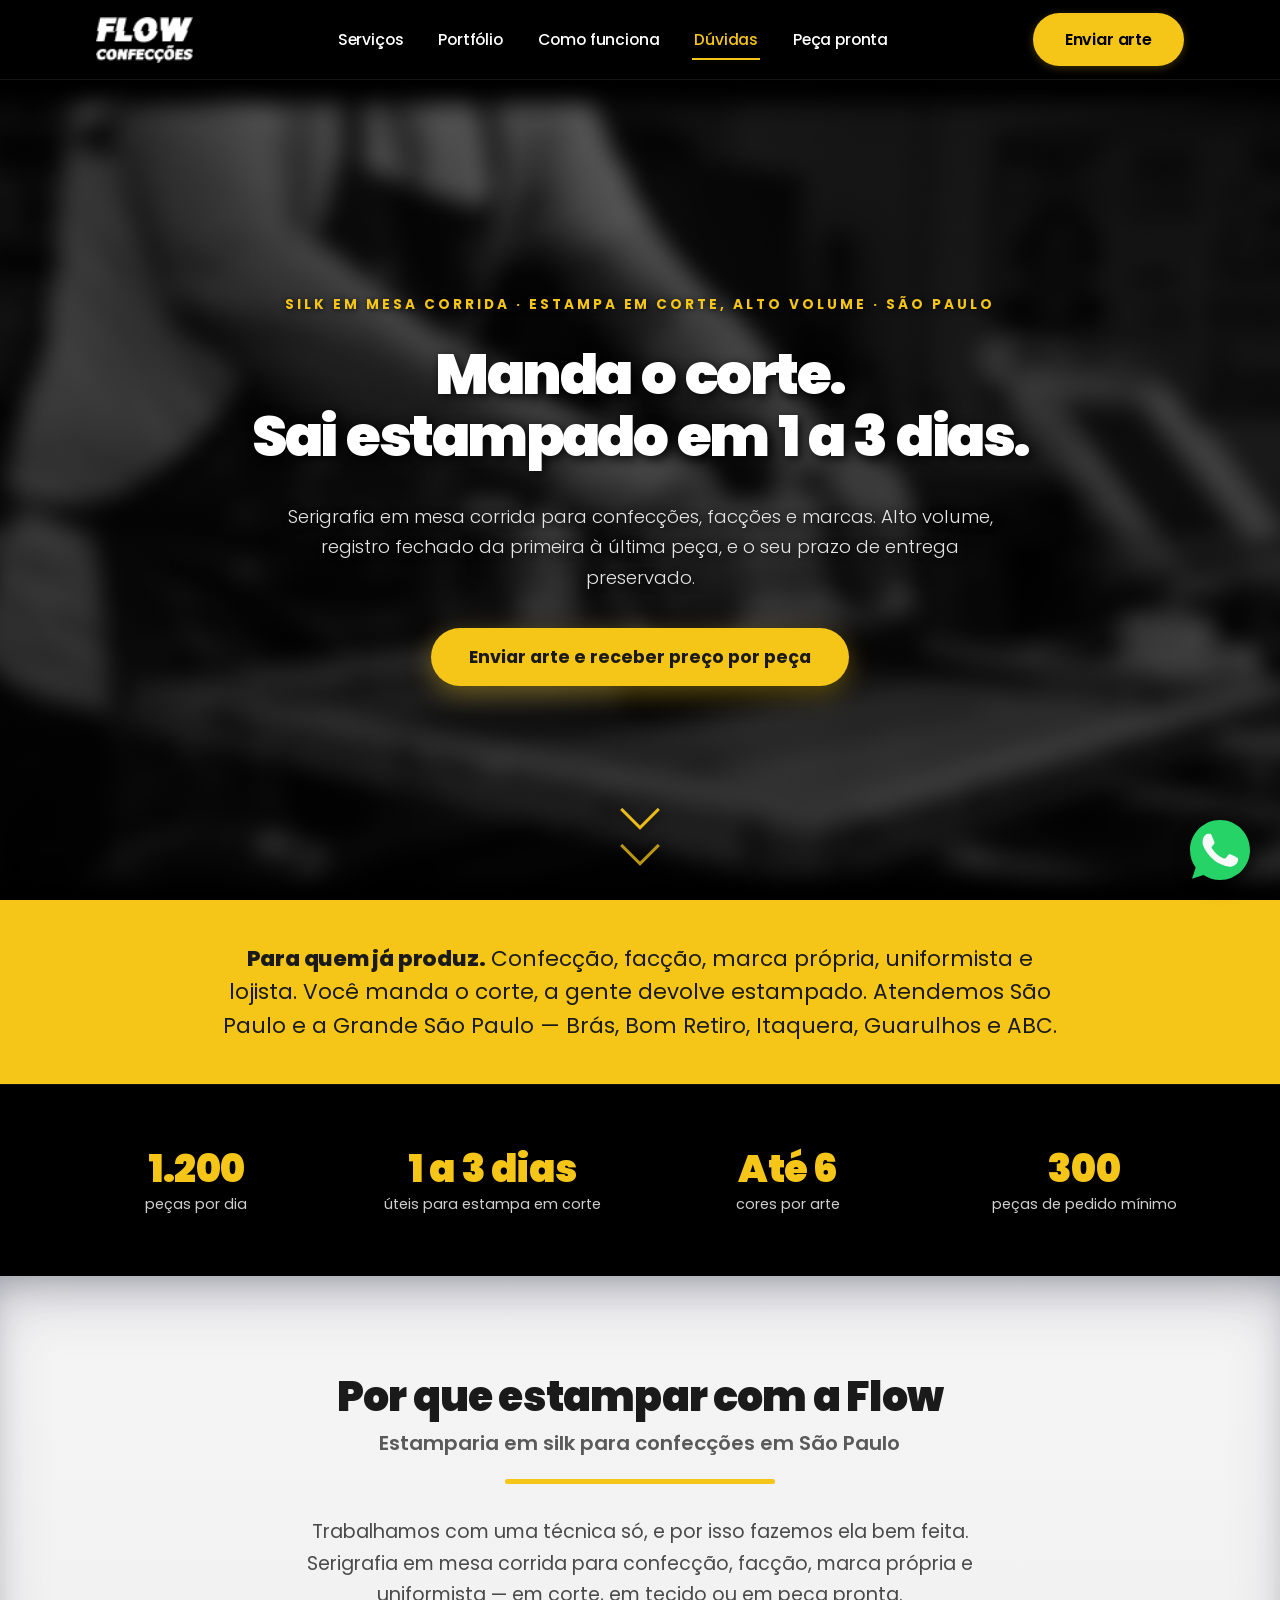
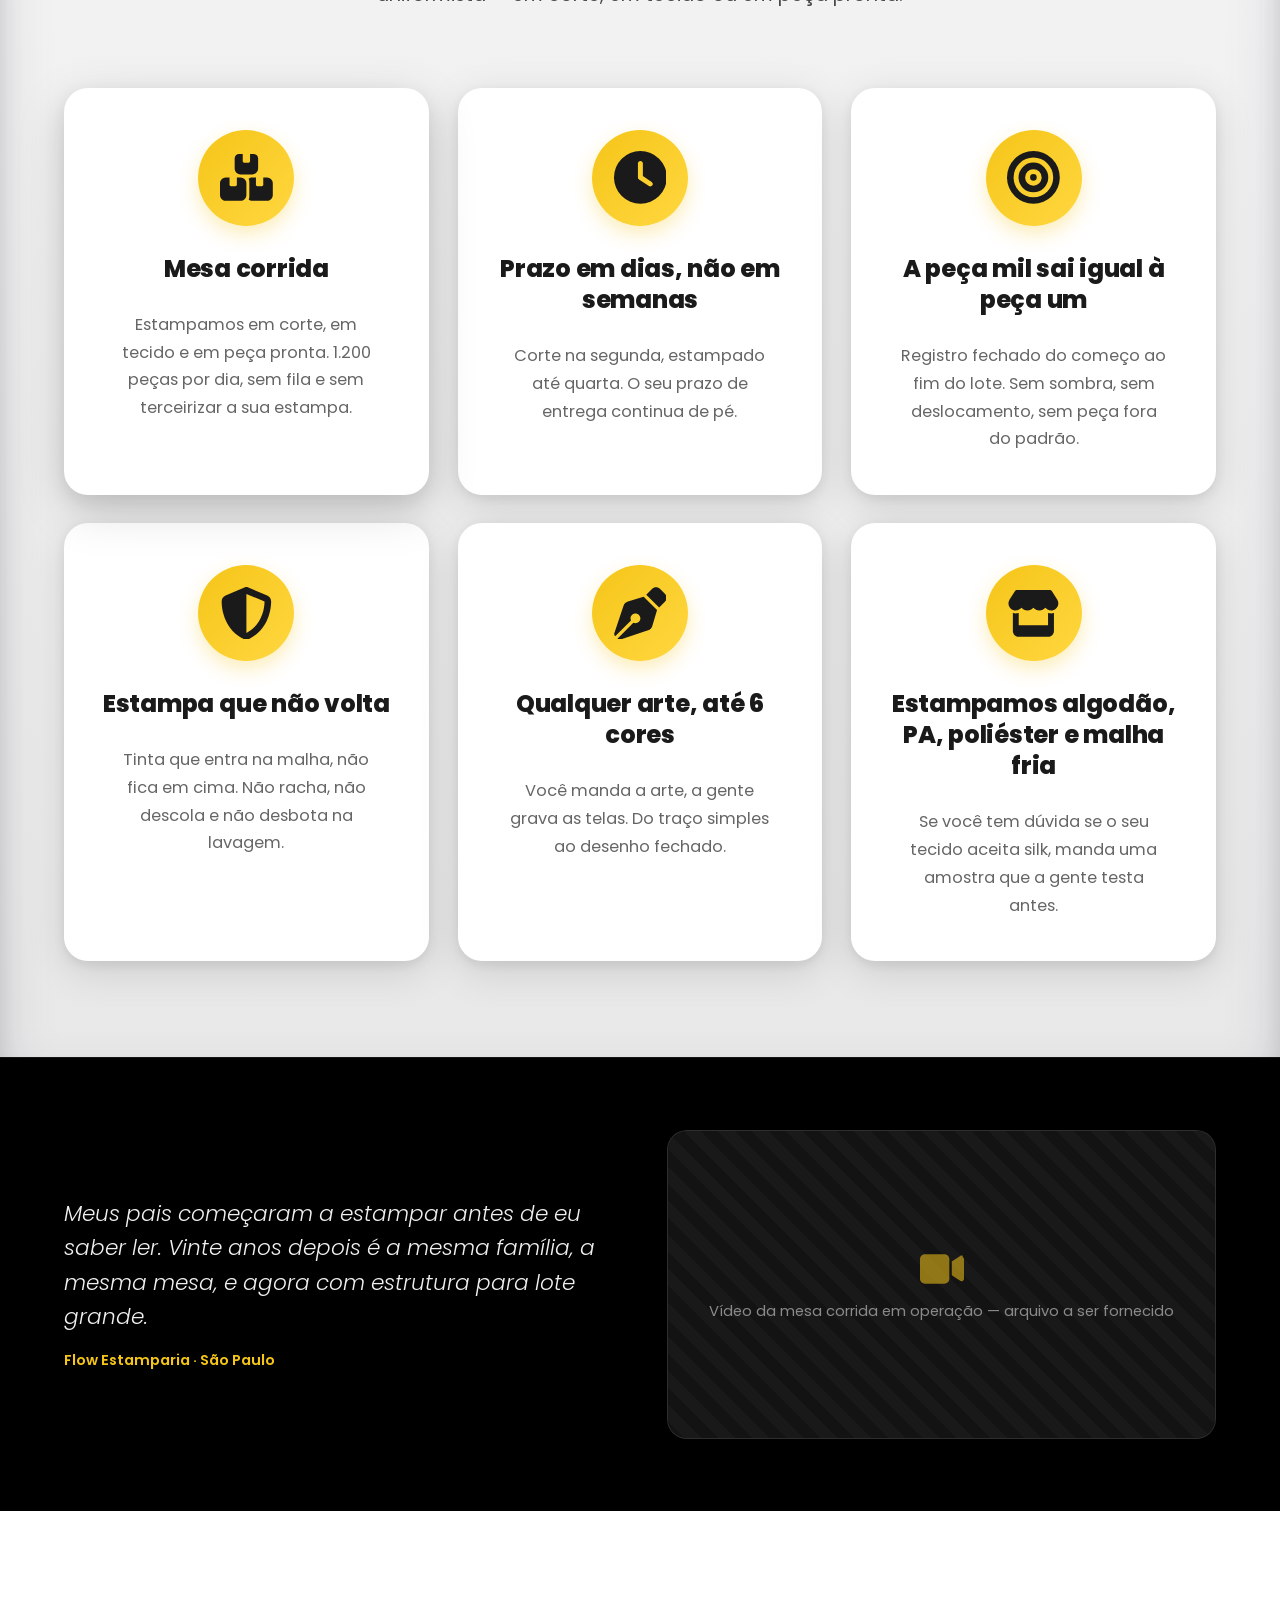
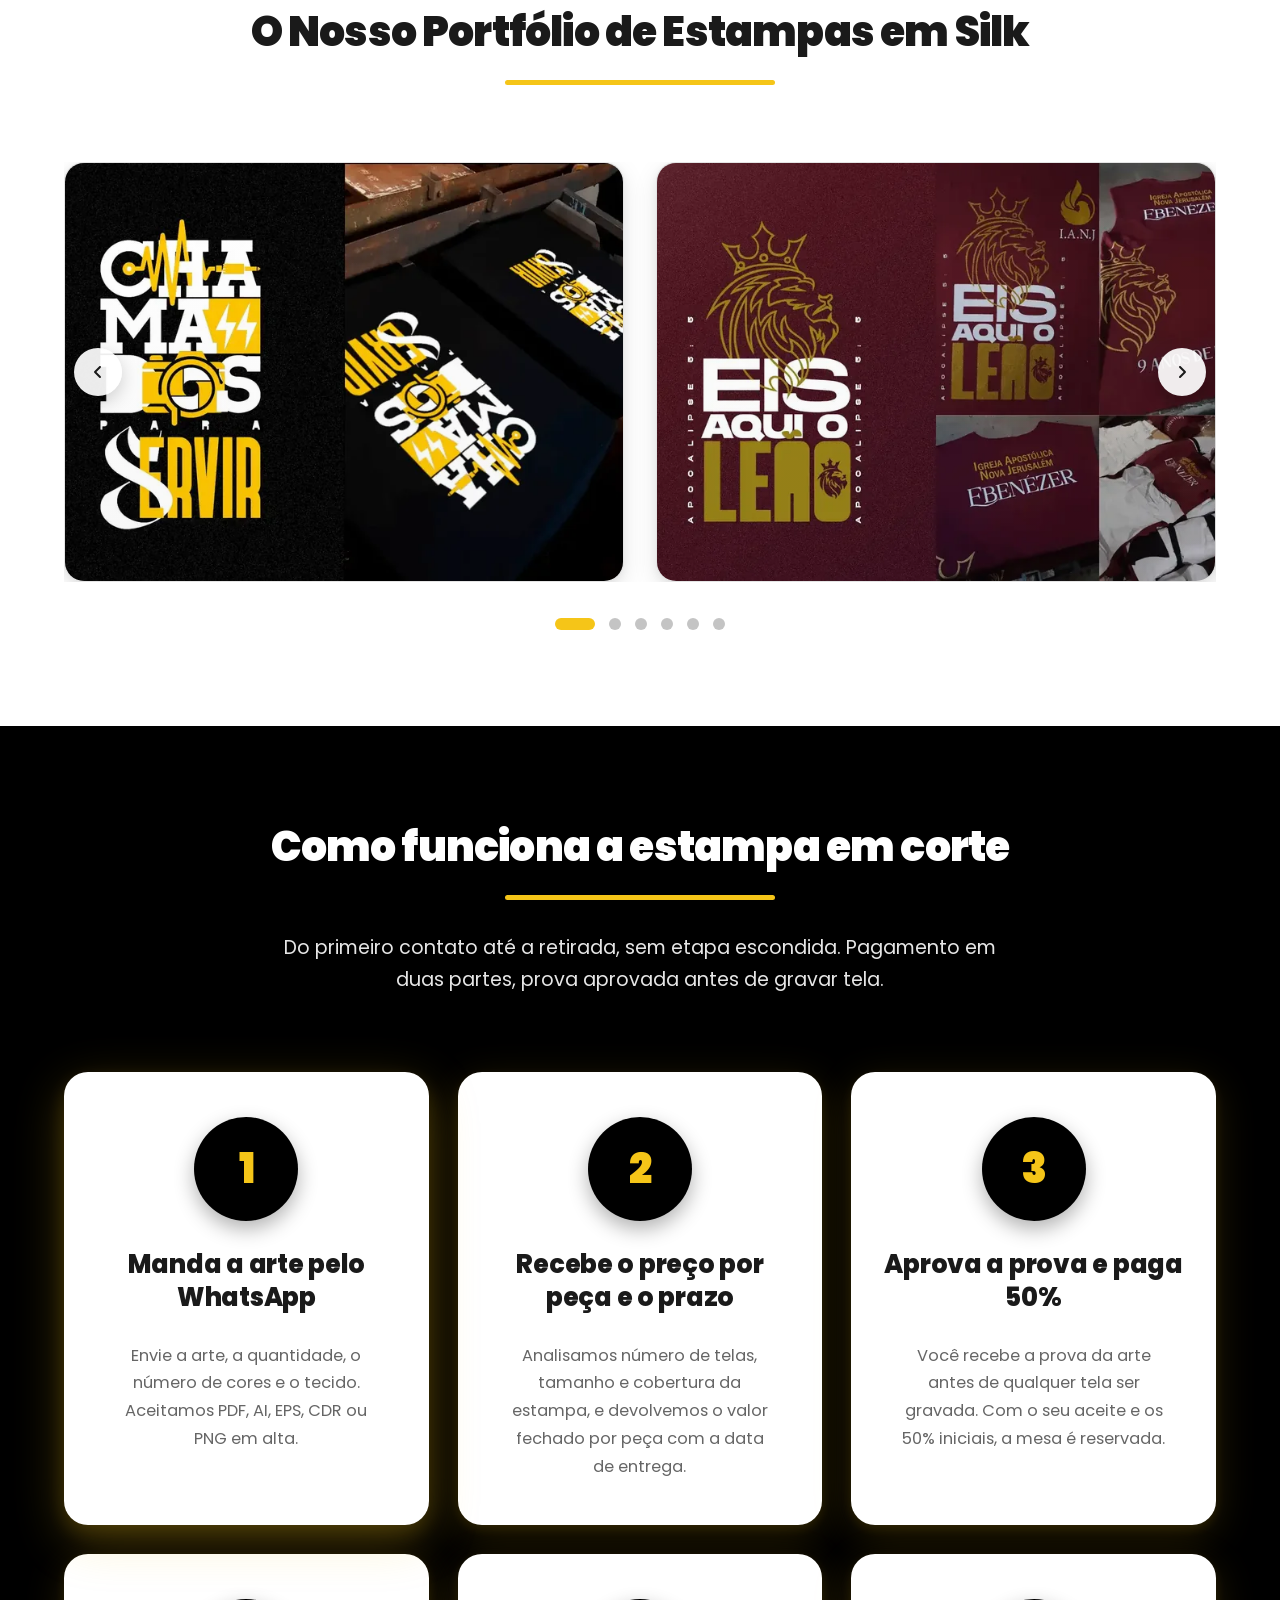
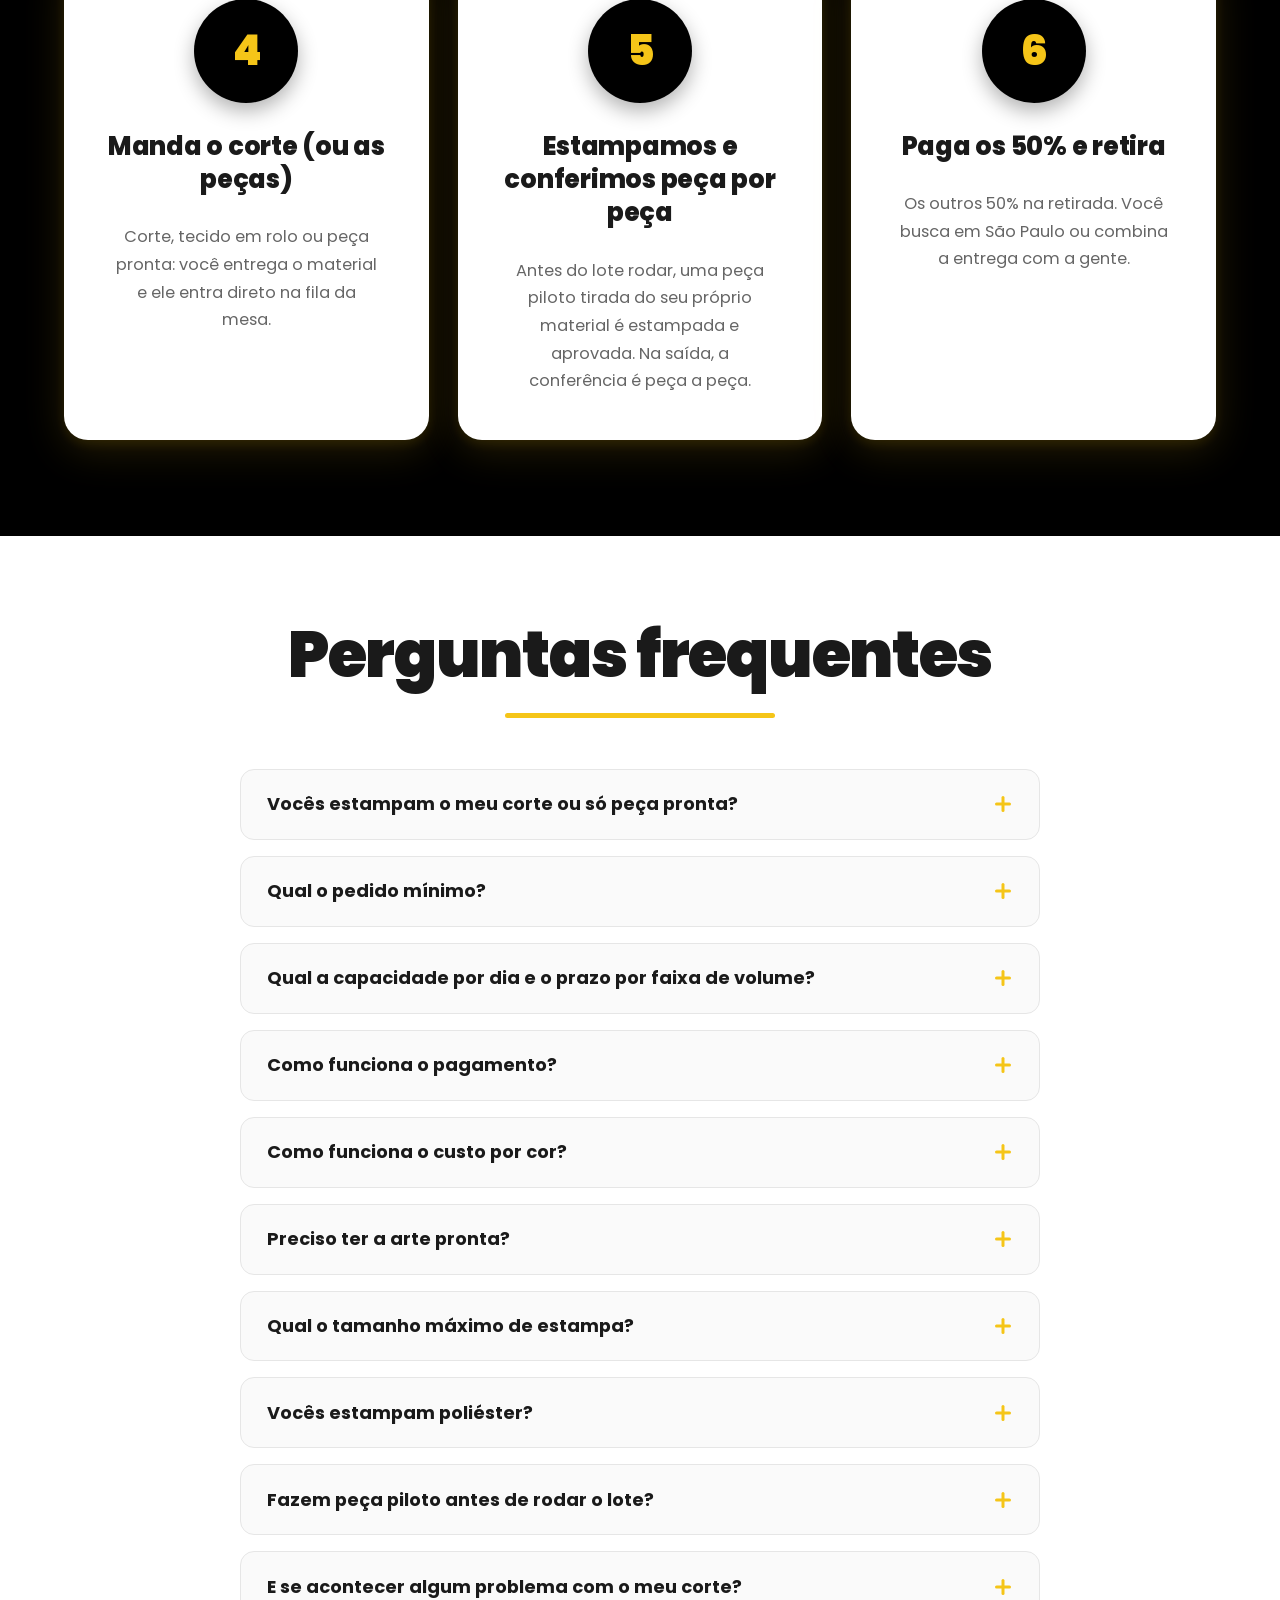
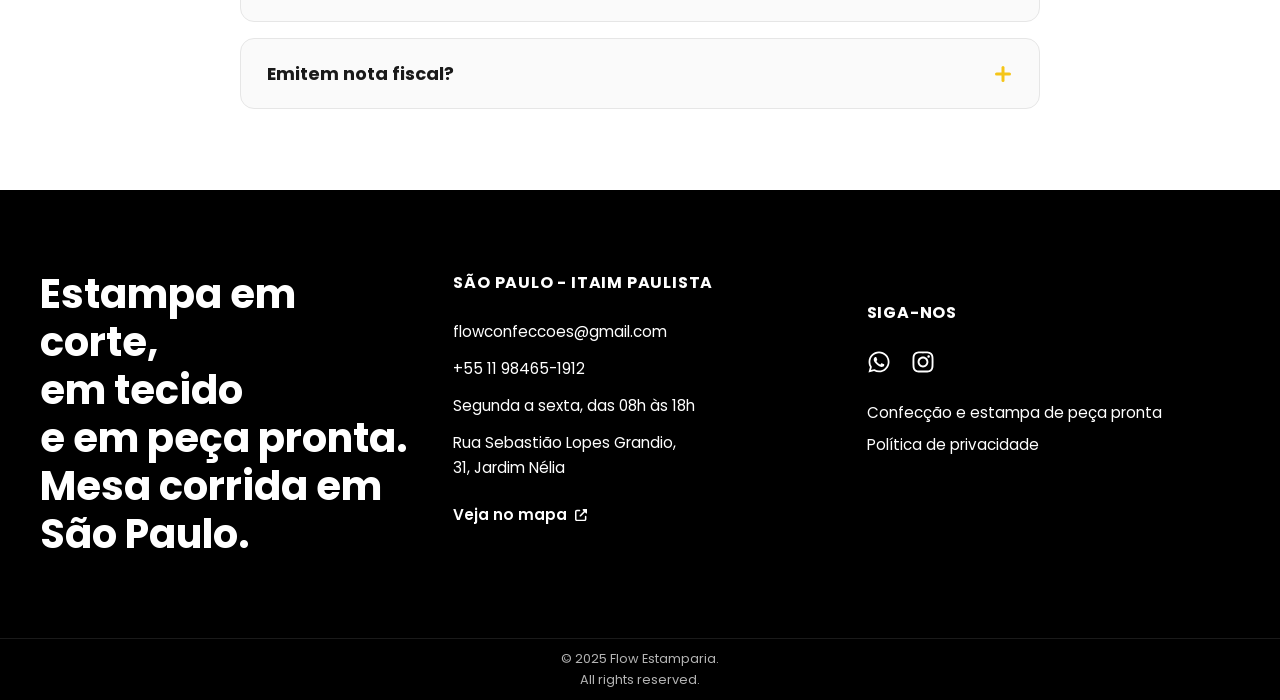
==== commit e119fba7: "portfolio: adiciona 6 novos trabalhos ao carrossel Converte as artes de Adega do Nene, Decato, JEV, " ====
--- a/index.html
+++ b/index.html
@@ -64,7 +64,7 @@
                 <a href="#portfolio" class="header-nav-link">Portfólio</a>
                 <a href="#process" class="header-nav-link">Como funciona</a>
                 <a href="#faq" class="header-nav-link">Dúvidas</a>
-                <a href="confeccao.html" class="header-nav-link">Peça pronta</a>
+                <a href="/confeccao" class="header-nav-link">Peça pronta</a>
             </nav>
             <button type="button" class="btn-orcamento" data-open-briefing-modal data-wa-origin="home-header" data-wa-msg="Olá! Quero estampar em corte. Vou enviar a arte.">
                 Enviar arte
@@ -217,7 +217,7 @@
         <div class="heritage-container">
             <div class="heritage-body">
                 <p class="heritage-text">
-                    Há mais de 20 anos nossa família trabalha com serigrafia. A Flow nasceu dessa experiência, e hoje as duas gerações estão na operação.
+                    Meus pais começaram a estampar antes de eu saber ler. Vinte anos depois é a mesma família, a mesma mesa, e agora com estrutura para lote grande.
                     <span class="heritage-signature">Flow Estamparia · São Paulo</span>
                 </p>
             </div>
@@ -288,6 +288,42 @@
                                     <img src="images/portfolio-06.webp" srcset="images/portfolio-06-800w.webp 800w, images/portfolio-06.webp 1544w" sizes="(max-width: 768px) 100vw, (max-width: 1200px) 50vw, 600px" alt="Estampa em corte de regatas em quatro cores de malha — marinho, cinza, vermelho e azul claro — com a mesma arte registrada peça a peça na mesa corrida" class="portfolio-img" width="1600" height="900" loading="lazy" decoding="async">
                                 </div>                            </figure>
                         </div>
+
+                        <!-- Slide 4 -->
+                        <div class="portfolio-slide" data-index="3">
+                            <figure class="portfolio-figure">
+                                <div class="portfolio-image-box">
+                                    <img src="images/portfolio-07.webp" srcset="images/portfolio-07-800w.webp 800w, images/portfolio-07.webp 1544w" sizes="(max-width: 768px) 100vw, (max-width: 1200px) 50vw, 600px" alt="Camisetas pretas estampadas em silk com o logo vermelho e branco da Adega do Nenê, ao lado da arte original usada na tela" class="portfolio-img" width="1544" height="1000" loading="lazy" decoding="async">
+                                </div>                            </figure>
+                            <figure class="portfolio-figure">
+                                <div class="portfolio-image-box">
+                                    <img src="images/portfolio-08.webp" srcset="images/portfolio-08-800w.webp 800w, images/portfolio-08.webp 1544w" sizes="(max-width: 768px) 100vw, (max-width: 1200px) 50vw, 600px" alt="Peças pretas estampadas em amarelo e branco com a identidade da Decato Ambientes Planejados, ainda na mesa corrida sob a estufa" class="portfolio-img" width="1544" height="1000" loading="lazy" decoding="async">
+                                </div>                            </figure>
+                        </div>
+
+                        <!-- Slide 5 -->
+                        <div class="portfolio-slide" data-index="4">
+                            <figure class="portfolio-figure">
+                                <div class="portfolio-image-box">
+                                    <img src="images/portfolio-09.webp" srcset="images/portfolio-09-800w.webp 800w, images/portfolio-09.webp 1544w" sizes="(max-width: 768px) 100vw, (max-width: 1200px) 50vw, 600px" alt="Estampa em corte: partes de malha preta com o logo azul e branco da JEV Climatização &amp; Refrigeração, ao lado da arte original" class="portfolio-img" width="1544" height="1000" loading="lazy" decoding="async">
+                                </div>                            </figure>
+                            <figure class="portfolio-figure">
+                                <div class="portfolio-image-box">
+                                    <img src="images/portfolio-10.webp" srcset="images/portfolio-10-800w.webp 800w, images/portfolio-10.webp 1544w" sizes="(max-width: 768px) 100vw, (max-width: 1200px) 50vw, 600px" alt="Camiseta preta com estampa colorida da arte &quot;US Teimoso 11AM&quot;, comparada lado a lado com o arquivo original" class="portfolio-img" width="1544" height="1000" loading="lazy" decoding="async">
+                                </div>                            </figure>
+                        </div>
+
+                        <!-- Slide 6 -->
+                        <div class="portfolio-slide" data-index="5">
+                            <figure class="portfolio-figure">
+                                <div class="portfolio-image-box">
+                                    <img src="images/portfolio-11.webp" srcset="images/portfolio-11-800w.webp 800w, images/portfolio-11.webp 1544w" sizes="(max-width: 768px) 100vw, (max-width: 1200px) 50vw, 600px" alt="Lote de camisetas pretas estampadas em laranja e branco para a Borracharia MPR, empilhadas ao fim da produção" class="portfolio-img" width="1544" height="1000" loading="lazy" decoding="async">
+                                </div>                            </figure>
+                            <figure class="portfolio-figure">
+                                <div class="portfolio-image-box">
+                                    <img src="images/portfolio-12.webp" srcset="images/portfolio-12-800w.webp 800w, images/portfolio-12.webp 1544w" sizes="(max-width: 768px) 100vw, (max-width: 1200px) 50vw, 600px" alt="Camiseta preta com estampa em cinza e amarelo da RG Móveis Planejados e Estofados, ao lado da arte original com os contatos" class="portfolio-img" width="1544" height="1000" loading="lazy" decoding="async">
+                                </div>                            </figure>
+                        </div>
                     </div>
                 </div>
 
@@ -295,6 +331,9 @@
                     <button type="button" class="bullet active" data-index="0" aria-label="Portfólio 1"></button>
                     <button type="button" class="bullet" data-index="1" aria-label="Portfólio 2"></button>
                     <button type="button" class="bullet" data-index="2" aria-label="Portfólio 3"></button>
+                    <button type="button" class="bullet" data-index="3" aria-label="Portfólio 4"></button>
+                    <button type="button" class="bullet" data-index="4" aria-label="Portfólio 5"></button>
+                    <button type="button" class="bullet" data-index="5" aria-label="Portfólio 6"></button>
                 </div>
             </div>
         </div>
@@ -403,7 +442,7 @@
                         <span class="faq-icon" aria-hidden="true"></span>
                     </button>
                     <div class="faq-answer" id="faq-panel-1" role="region" aria-labelledby="faq-btn-1" aria-hidden="true">
-                        <p>Estampamos o seu corte, o seu tecido e a sua peça pronta. É o nosso serviço principal: você entrega o material e recebe de volta estampado. Se você não tem o corte, também produzimos a peça inteira — nesse caso, veja a nossa <a href="confeccao.html">confecção de camiseta com estampa em silk</a>.</p>
+                        <p>Estampamos o seu corte, o seu tecido e a sua peça pronta. É o nosso serviço principal: você entrega o material e recebe de volta estampado. Se você não tem o corte, também produzimos a peça inteira — nesse caso, veja a nossa <a href="/confeccao">confecção de camiseta com estampa em silk</a>.</p>
                     </div>
                 </div>
 
@@ -535,8 +574,8 @@
                     <a href="https://www.instagram.com/flow.confeccoes/" aria-label="Instagram"><svg viewBox="0 0 448 512" fill="currentColor" aria-hidden="true" focusable="false"><path d="M224.1 141c-63.6 0-114.9 51.3-114.9 114.9s51.3 114.9 114.9 114.9S339 319.5 339 255.9 287.7 141 224.1 141zm0 189.6c-41.1 0-74.7-33.5-74.7-74.7s33.5-74.7 74.7-74.7 74.7 33.5 74.7 74.7-33.6 74.7-74.7 74.7zm146.4-194.3c0 14.9-12 26.8-26.8 26.8-14.9 0-26.8-12-26.8-26.8s12-26.8 26.8-26.8 26.8 12 26.8 26.8zm76.1 27.2c-1.7-35.9-9.9-67.7-36.2-93.9-26.2-26.2-58-34.4-93.9-36.2-37-2.1-147.9-2.1-184.9 0-35.8 1.7-67.6 9.9-93.9 36.1s-34.4 58-36.2 93.9c-2.1 37-2.1 147.9 0 184.9 1.7 35.9 9.9 67.7 36.2 93.9s58 34.4 93.9 36.2c37 2.1 147.9 2.1 184.9 0 35.9-1.7 67.7-9.9 93.9-36.2 26.2-26.2 34.4-58 36.2-93.9 2.1-37 2.1-147.8 0-184.8zM398.8 388c-7.8 19.6-22.9 34.7-42.6 42.6-29.5 11.7-99.5 9-132.1 9s-102.7 2.6-132.1-9c-19.6-7.8-34.7-22.9-42.6-42.6-11.7-29.5-9-99.5-9-132.1s-2.6-102.7 9-132.1c7.8-19.6 22.9-34.7 42.6-42.6 29.5-11.7 99.5-9 132.1-9s102.7-2.6 132.1 9c19.6 7.8 34.7 22.9 42.6 42.6 11.7 29.5 9 99.5 9 132.1s2.7 102.7-9 132.1z"/></svg></a>
                 </div>
                 <nav class="footer-links" aria-label="Links do rodapé">
-                    <a href="confeccao.html">Confecção e estampa de peça pronta</a>
-                    <a href="privacidade.html">Política de privacidade</a>
+                    <a href="/confeccao">Confecção e estampa de peça pronta</a>
+                    <a href="/privacidade">Política de privacidade</a>
                 </nav>
             </div>
         </div>
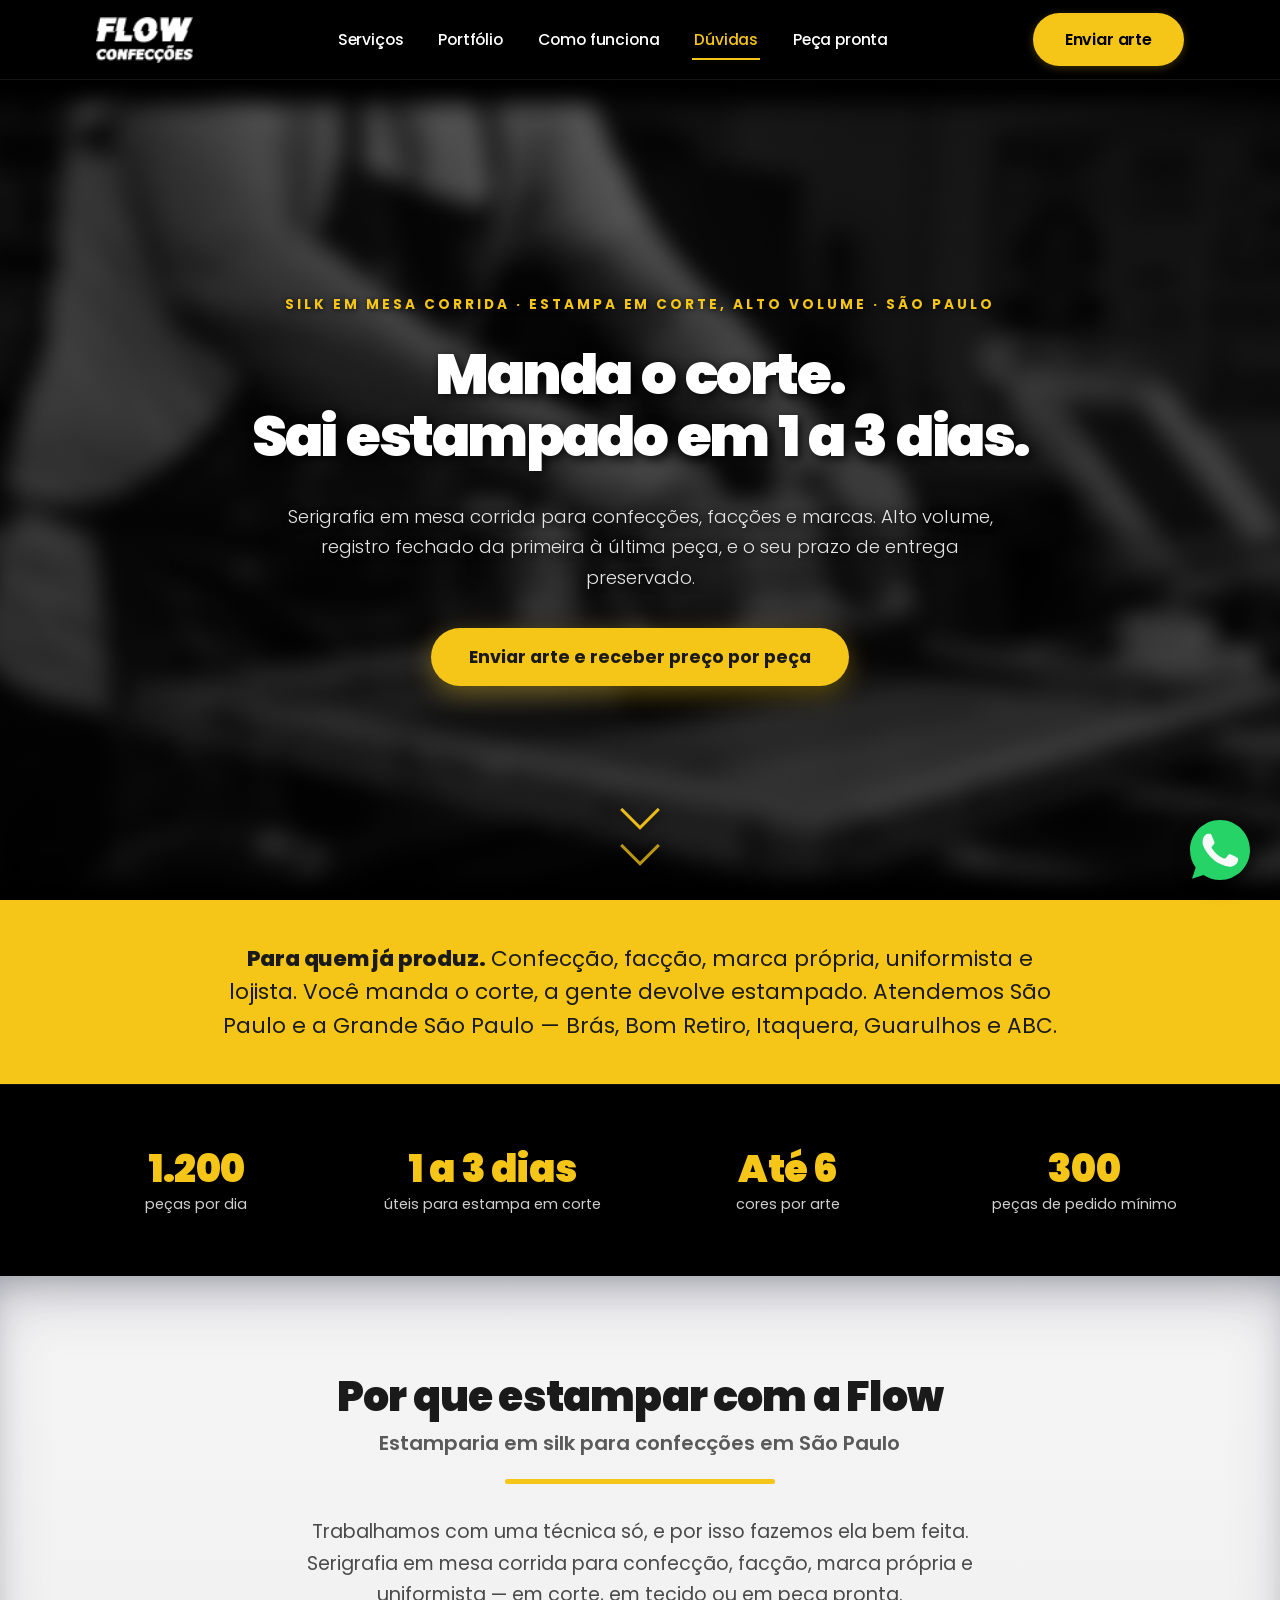
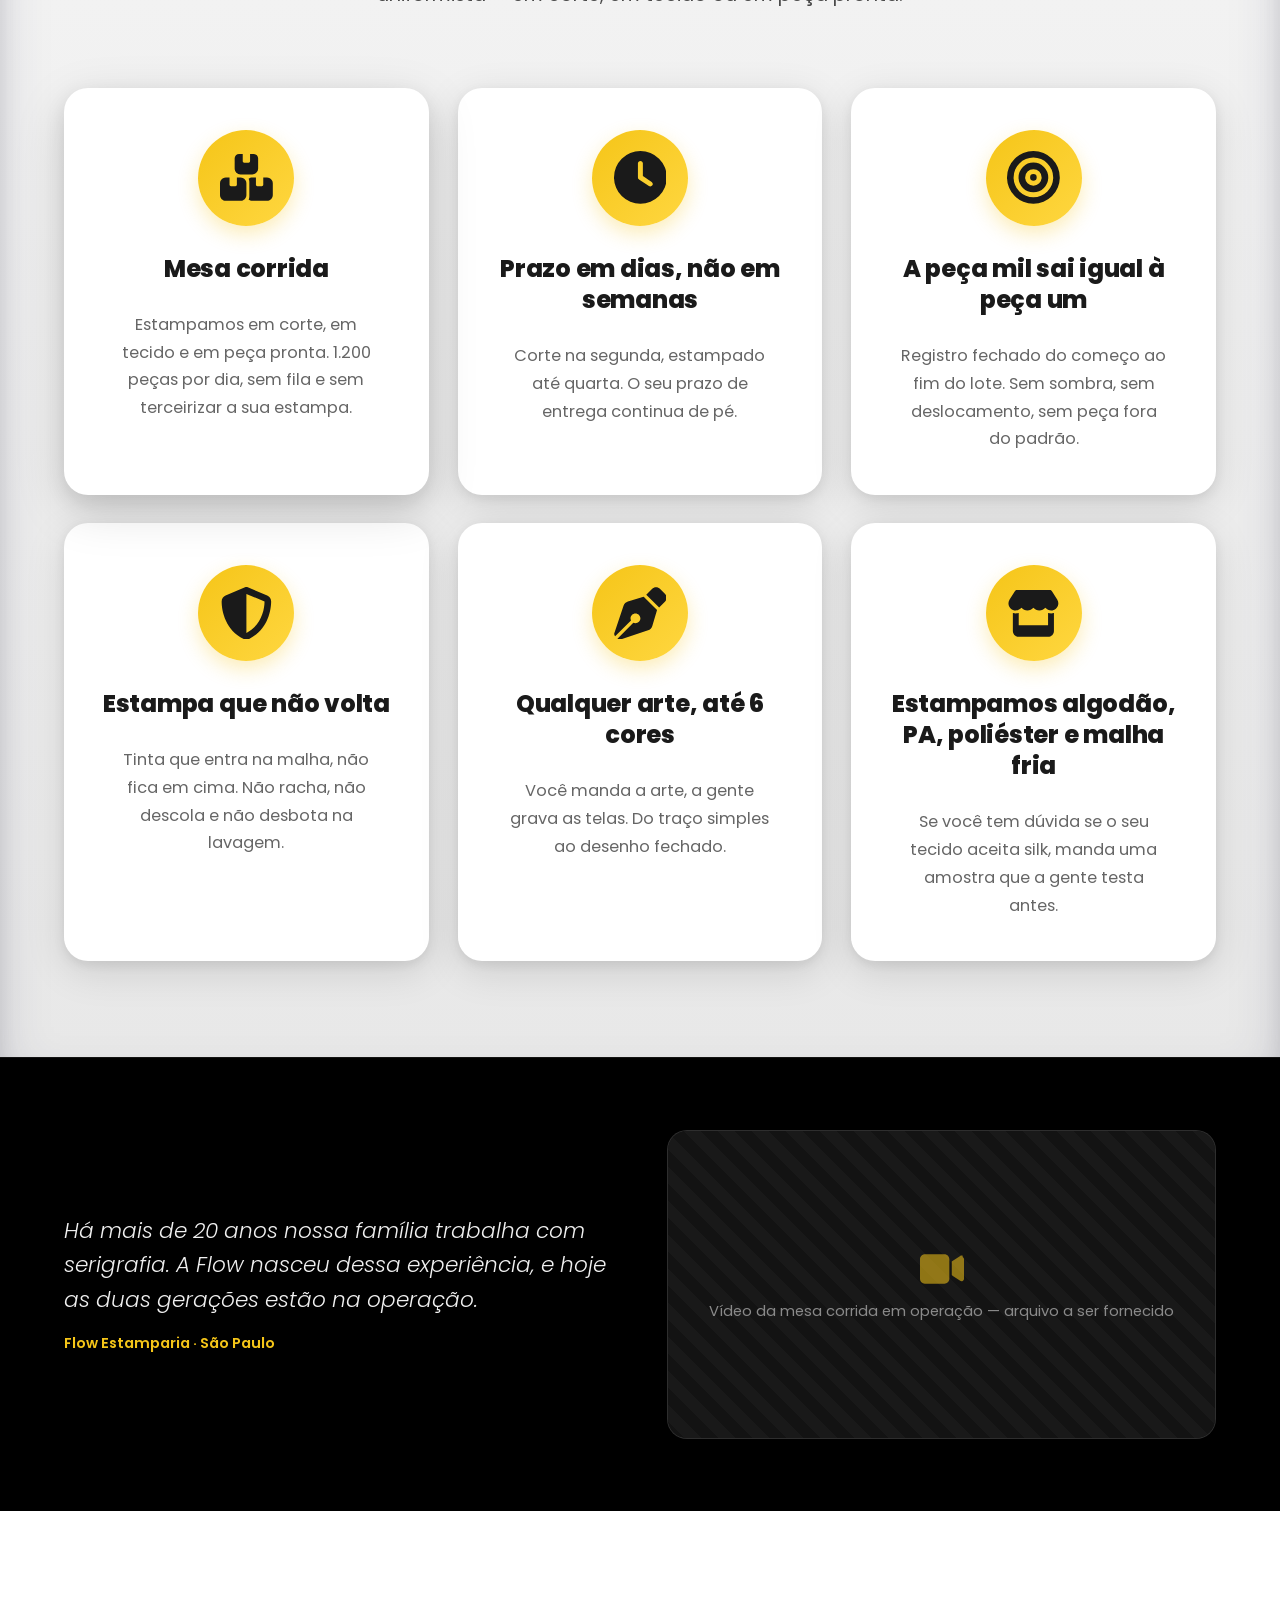
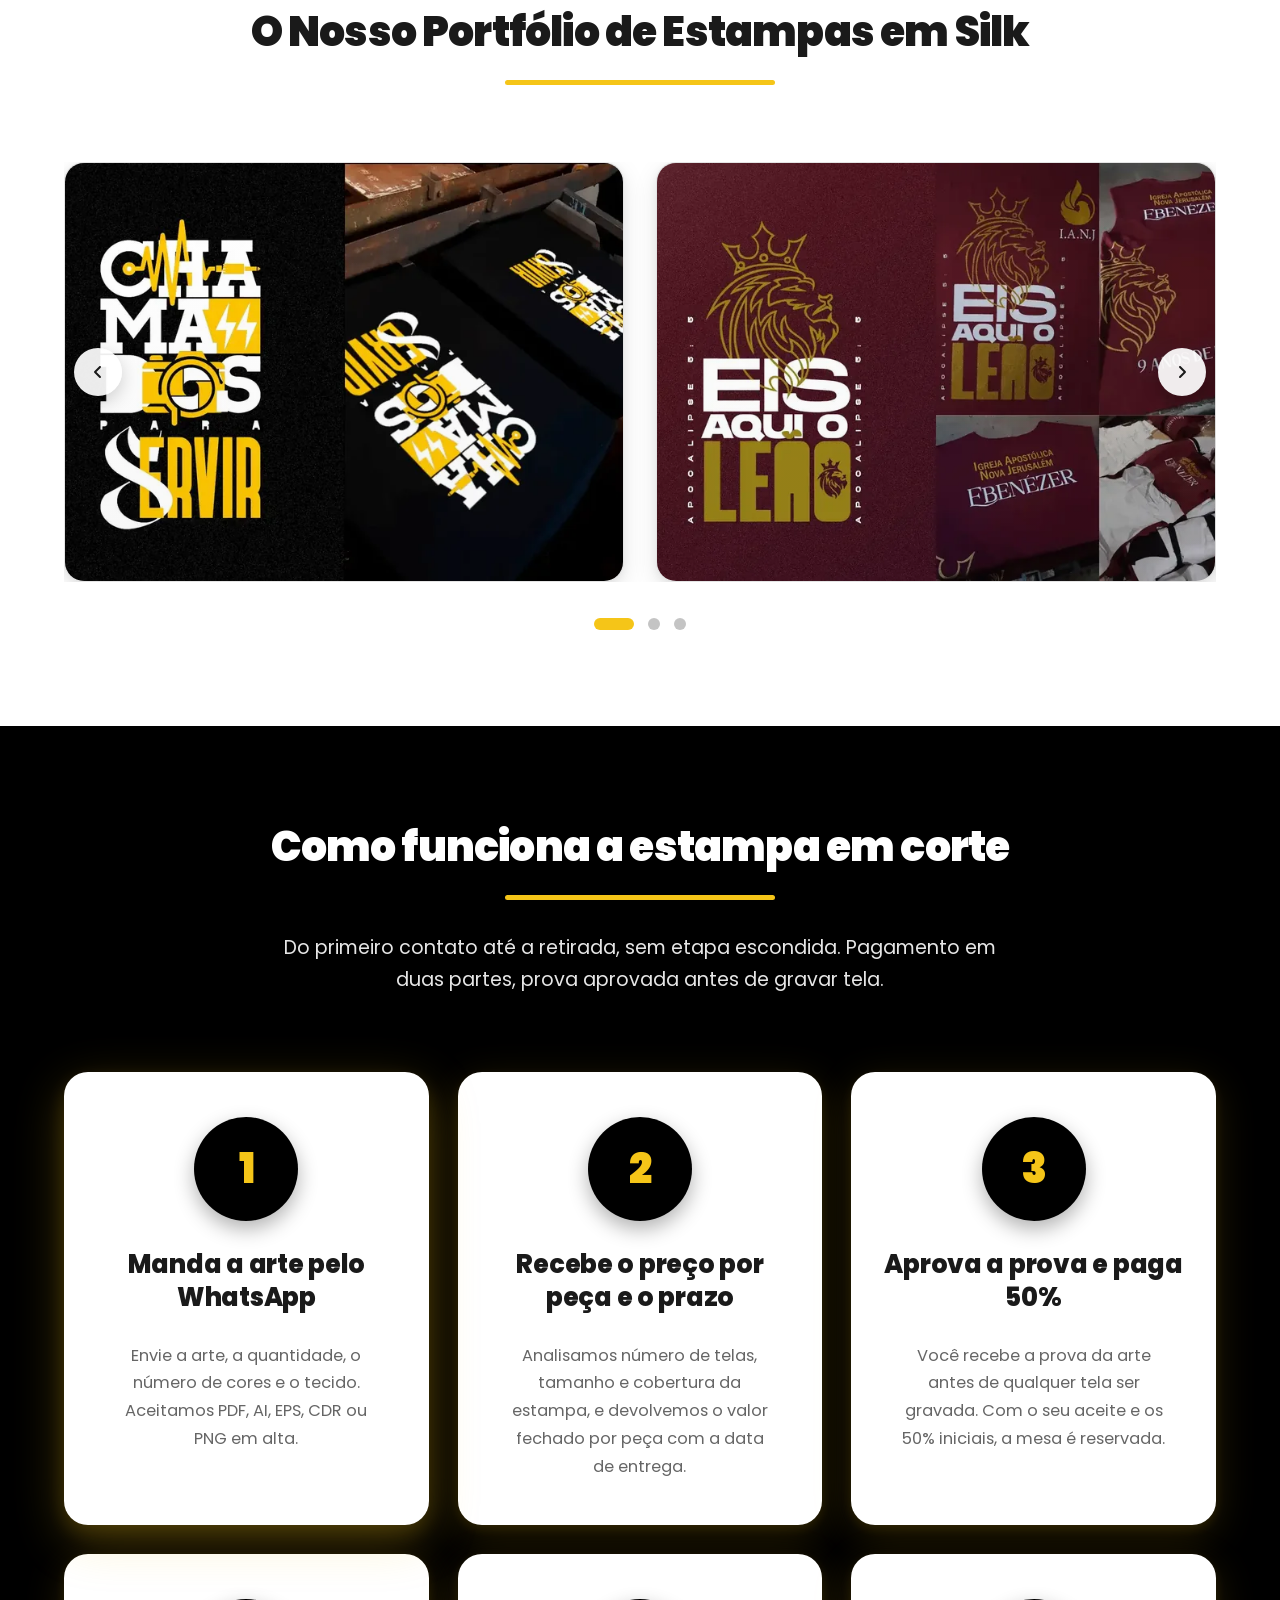
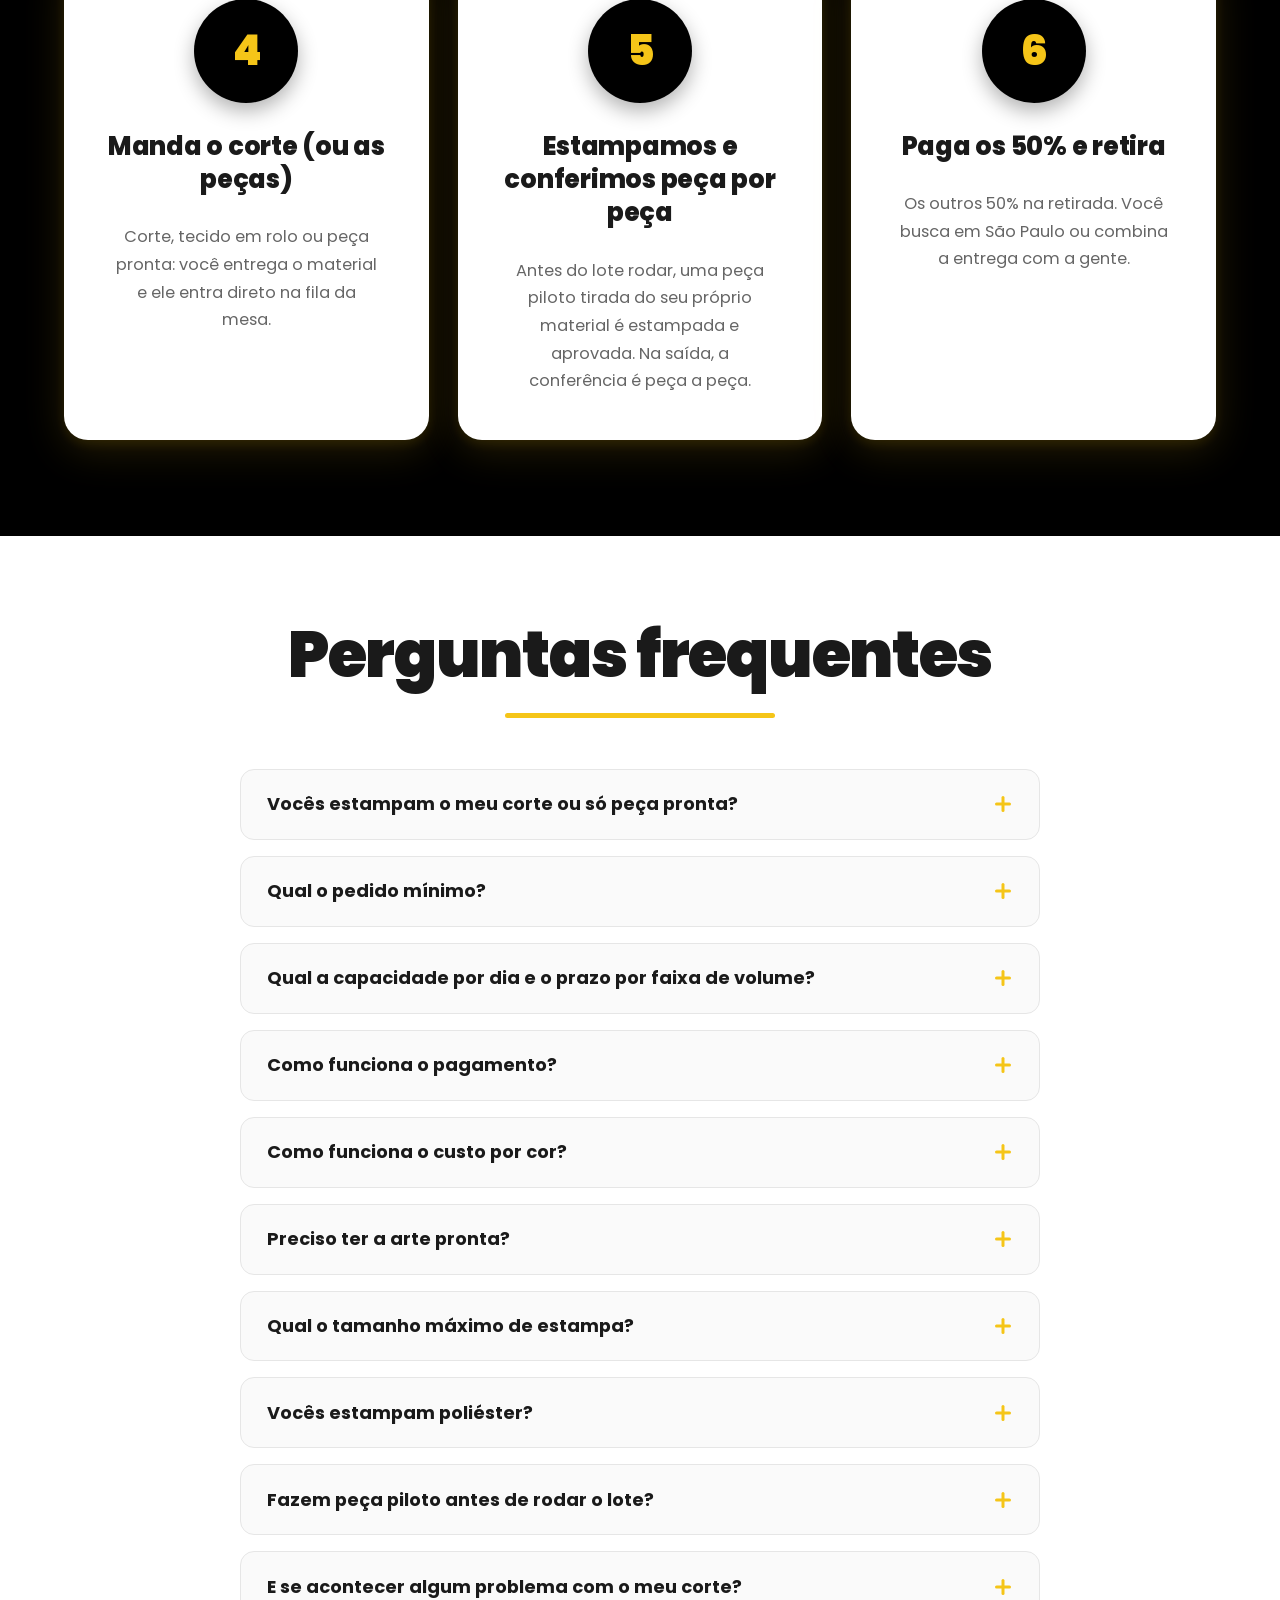
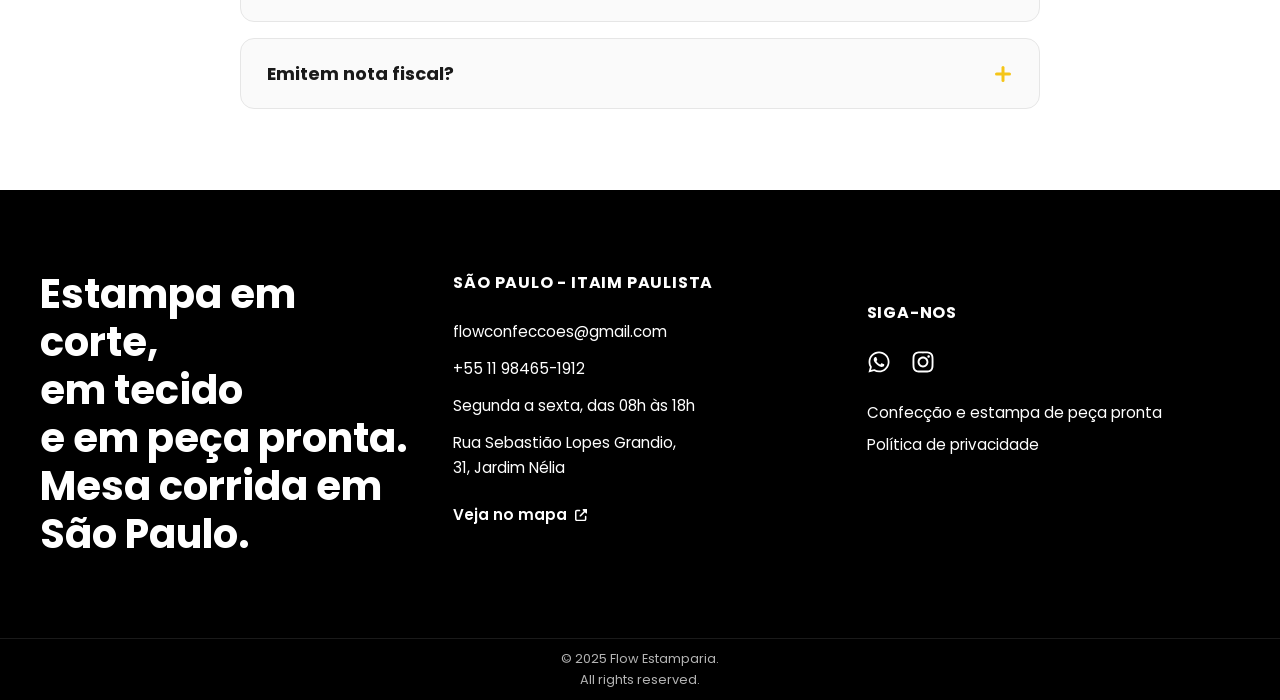
==== commit 06d9fb78: "Merge pull request #3 from flowunderworld/seo/urls-limpas SEO: aponta canonical, sitemap e links int" ====
--- a/index.html
+++ b/index.html
@@ -217,7 +217,7 @@
         <div class="heritage-container">
             <div class="heritage-body">
                 <p class="heritage-text">
-                    Meus pais começaram a estampar antes de eu saber ler. Vinte anos depois é a mesma família, a mesma mesa, e agora com estrutura para lote grande.
+                    Há mais de 20 anos nossa família trabalha com serigrafia. A Flow nasceu dessa experiência, e hoje as duas gerações estão na operação.
                     <span class="heritage-signature">Flow Estamparia · São Paulo</span>
                 </p>
             </div>
@@ -288,42 +288,6 @@
                                     <img src="images/portfolio-06.webp" srcset="images/portfolio-06-800w.webp 800w, images/portfolio-06.webp 1544w" sizes="(max-width: 768px) 100vw, (max-width: 1200px) 50vw, 600px" alt="Estampa em corte de regatas em quatro cores de malha — marinho, cinza, vermelho e azul claro — com a mesma arte registrada peça a peça na mesa corrida" class="portfolio-img" width="1600" height="900" loading="lazy" decoding="async">
                                 </div>                            </figure>
                         </div>
-
-                        <!-- Slide 4 -->
-                        <div class="portfolio-slide" data-index="3">
-                            <figure class="portfolio-figure">
-                                <div class="portfolio-image-box">
-                                    <img src="images/portfolio-07.webp" srcset="images/portfolio-07-800w.webp 800w, images/portfolio-07.webp 1544w" sizes="(max-width: 768px) 100vw, (max-width: 1200px) 50vw, 600px" alt="Camisetas pretas estampadas em silk com o logo vermelho e branco da Adega do Nenê, ao lado da arte original usada na tela" class="portfolio-img" width="1544" height="1000" loading="lazy" decoding="async">
-                                </div>                            </figure>
-                            <figure class="portfolio-figure">
-                                <div class="portfolio-image-box">
-                                    <img src="images/portfolio-08.webp" srcset="images/portfolio-08-800w.webp 800w, images/portfolio-08.webp 1544w" sizes="(max-width: 768px) 100vw, (max-width: 1200px) 50vw, 600px" alt="Peças pretas estampadas em amarelo e branco com a identidade da Decato Ambientes Planejados, ainda na mesa corrida sob a estufa" class="portfolio-img" width="1544" height="1000" loading="lazy" decoding="async">
-                                </div>                            </figure>
-                        </div>
-
-                        <!-- Slide 5 -->
-                        <div class="portfolio-slide" data-index="4">
-                            <figure class="portfolio-figure">
-                                <div class="portfolio-image-box">
-                                    <img src="images/portfolio-09.webp" srcset="images/portfolio-09-800w.webp 800w, images/portfolio-09.webp 1544w" sizes="(max-width: 768px) 100vw, (max-width: 1200px) 50vw, 600px" alt="Estampa em corte: partes de malha preta com o logo azul e branco da JEV Climatização &amp; Refrigeração, ao lado da arte original" class="portfolio-img" width="1544" height="1000" loading="lazy" decoding="async">
-                                </div>                            </figure>
-                            <figure class="portfolio-figure">
-                                <div class="portfolio-image-box">
-                                    <img src="images/portfolio-10.webp" srcset="images/portfolio-10-800w.webp 800w, images/portfolio-10.webp 1544w" sizes="(max-width: 768px) 100vw, (max-width: 1200px) 50vw, 600px" alt="Camiseta preta com estampa colorida da arte &quot;US Teimoso 11AM&quot;, comparada lado a lado com o arquivo original" class="portfolio-img" width="1544" height="1000" loading="lazy" decoding="async">
-                                </div>                            </figure>
-                        </div>
-
-                        <!-- Slide 6 -->
-                        <div class="portfolio-slide" data-index="5">
-                            <figure class="portfolio-figure">
-                                <div class="portfolio-image-box">
-                                    <img src="images/portfolio-11.webp" srcset="images/portfolio-11-800w.webp 800w, images/portfolio-11.webp 1544w" sizes="(max-width: 768px) 100vw, (max-width: 1200px) 50vw, 600px" alt="Lote de camisetas pretas estampadas em laranja e branco para a Borracharia MPR, empilhadas ao fim da produção" class="portfolio-img" width="1544" height="1000" loading="lazy" decoding="async">
-                                </div>                            </figure>
-                            <figure class="portfolio-figure">
-                                <div class="portfolio-image-box">
-                                    <img src="images/portfolio-12.webp" srcset="images/portfolio-12-800w.webp 800w, images/portfolio-12.webp 1544w" sizes="(max-width: 768px) 100vw, (max-width: 1200px) 50vw, 600px" alt="Camiseta preta com estampa em cinza e amarelo da RG Móveis Planejados e Estofados, ao lado da arte original com os contatos" class="portfolio-img" width="1544" height="1000" loading="lazy" decoding="async">
-                                </div>                            </figure>
-                        </div>
                     </div>
                 </div>
 
@@ -331,9 +295,6 @@
                     <button type="button" class="bullet active" data-index="0" aria-label="Portfólio 1"></button>
                     <button type="button" class="bullet" data-index="1" aria-label="Portfólio 2"></button>
                     <button type="button" class="bullet" data-index="2" aria-label="Portfólio 3"></button>
-                    <button type="button" class="bullet" data-index="3" aria-label="Portfólio 4"></button>
-                    <button type="button" class="bullet" data-index="4" aria-label="Portfólio 5"></button>
-                    <button type="button" class="bullet" data-index="5" aria-label="Portfólio 6"></button>
                 </div>
             </div>
         </div>
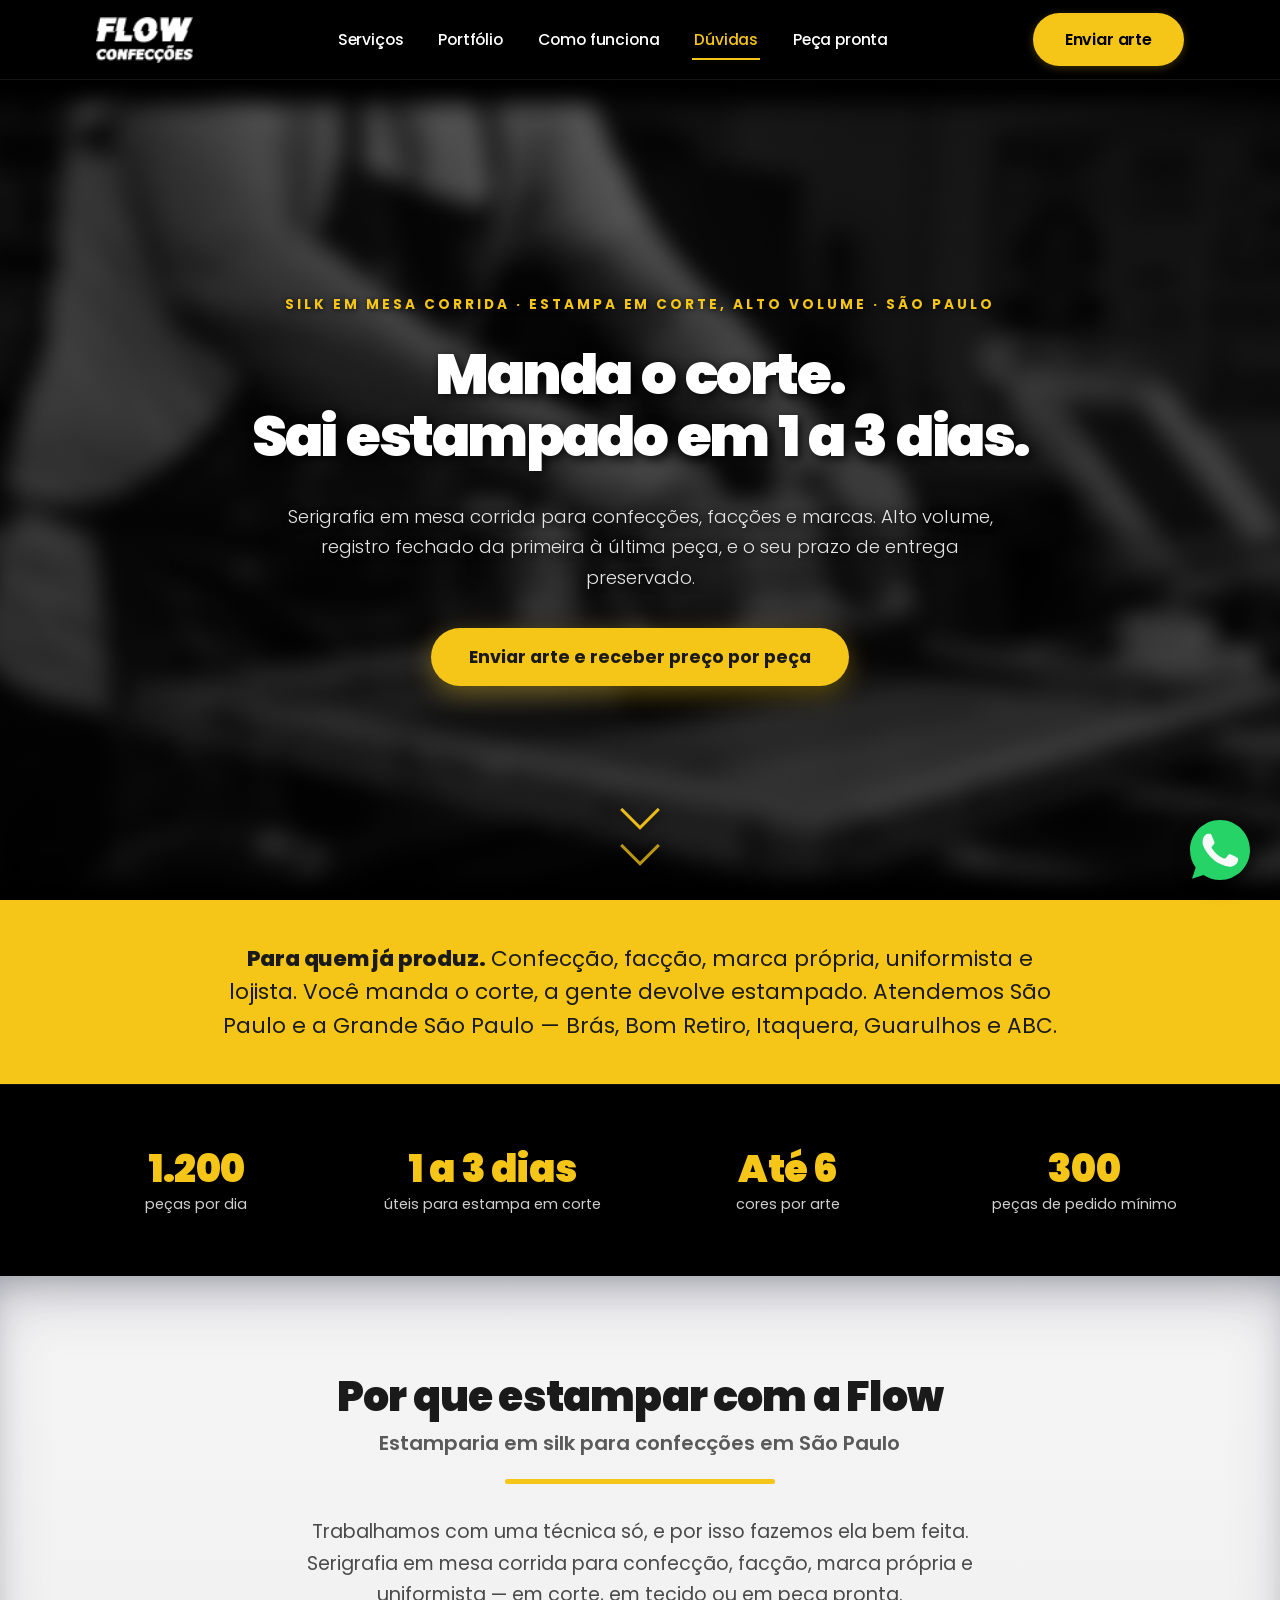
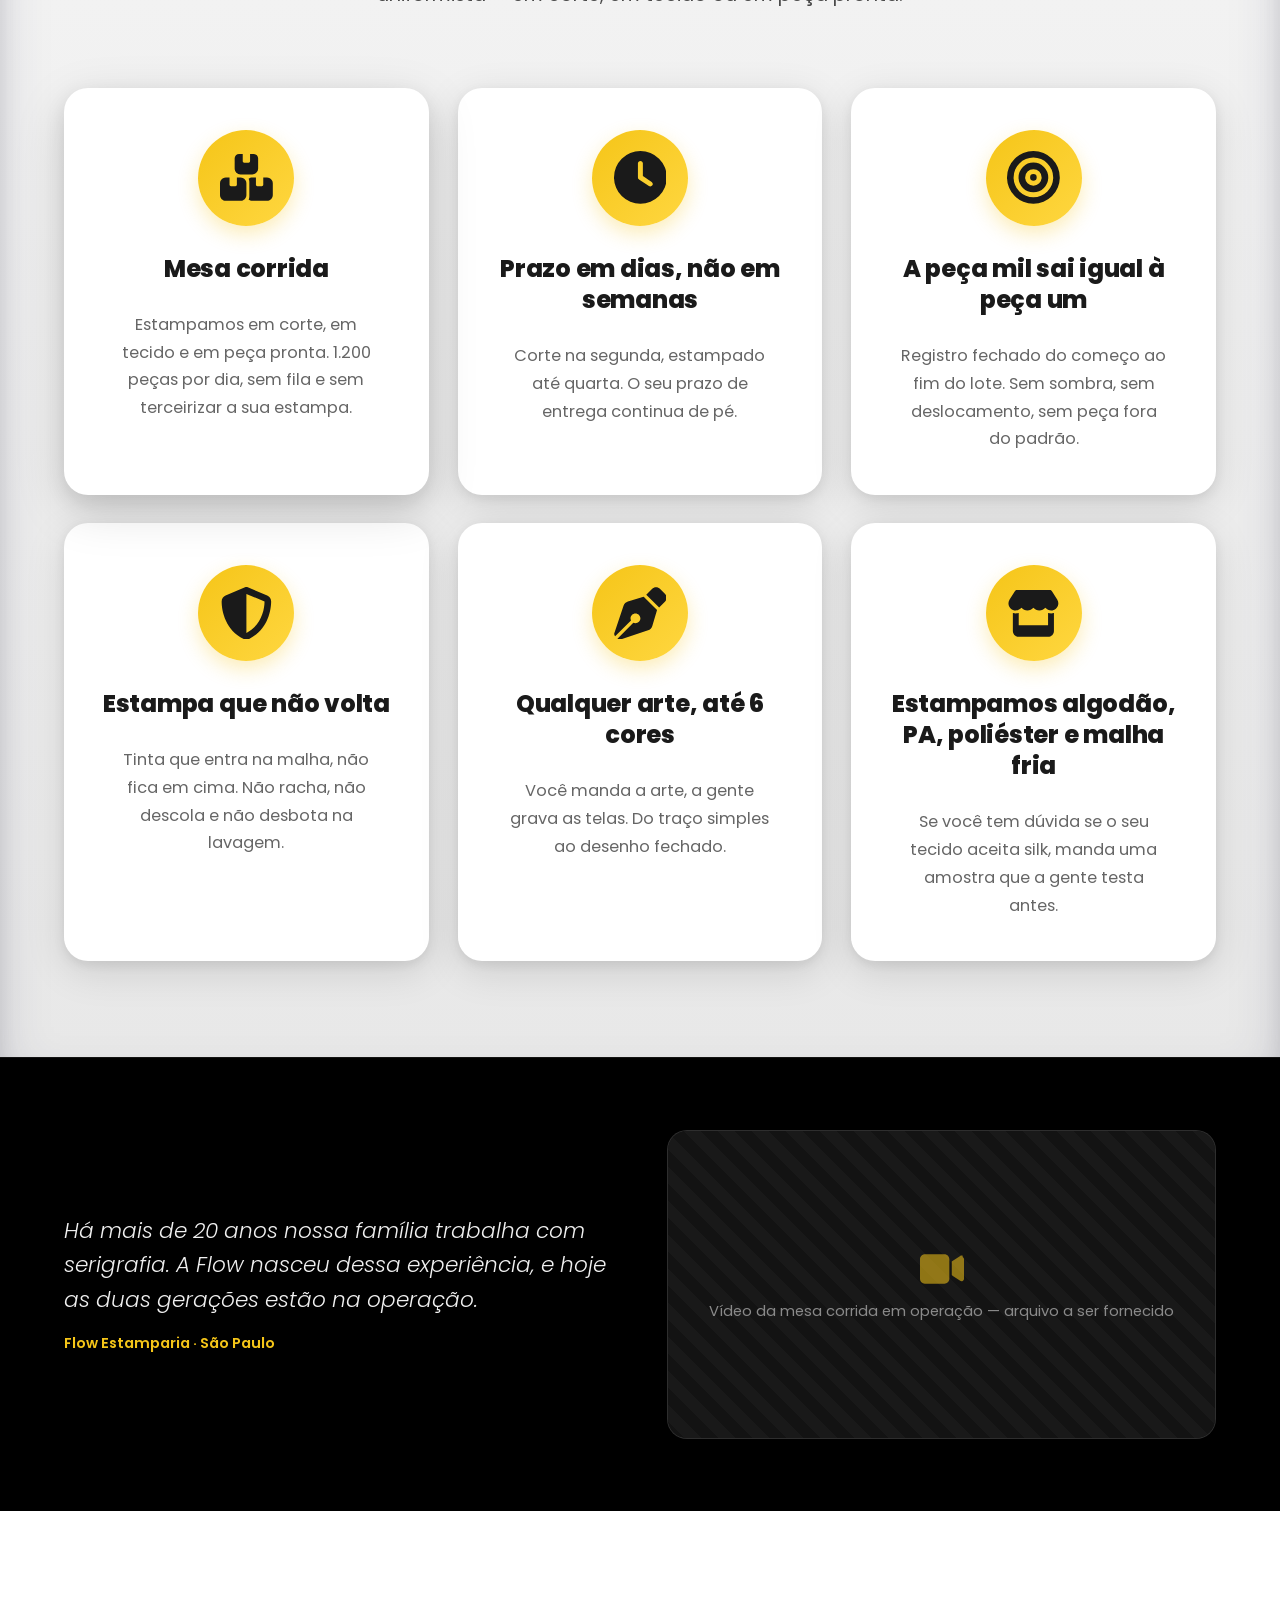
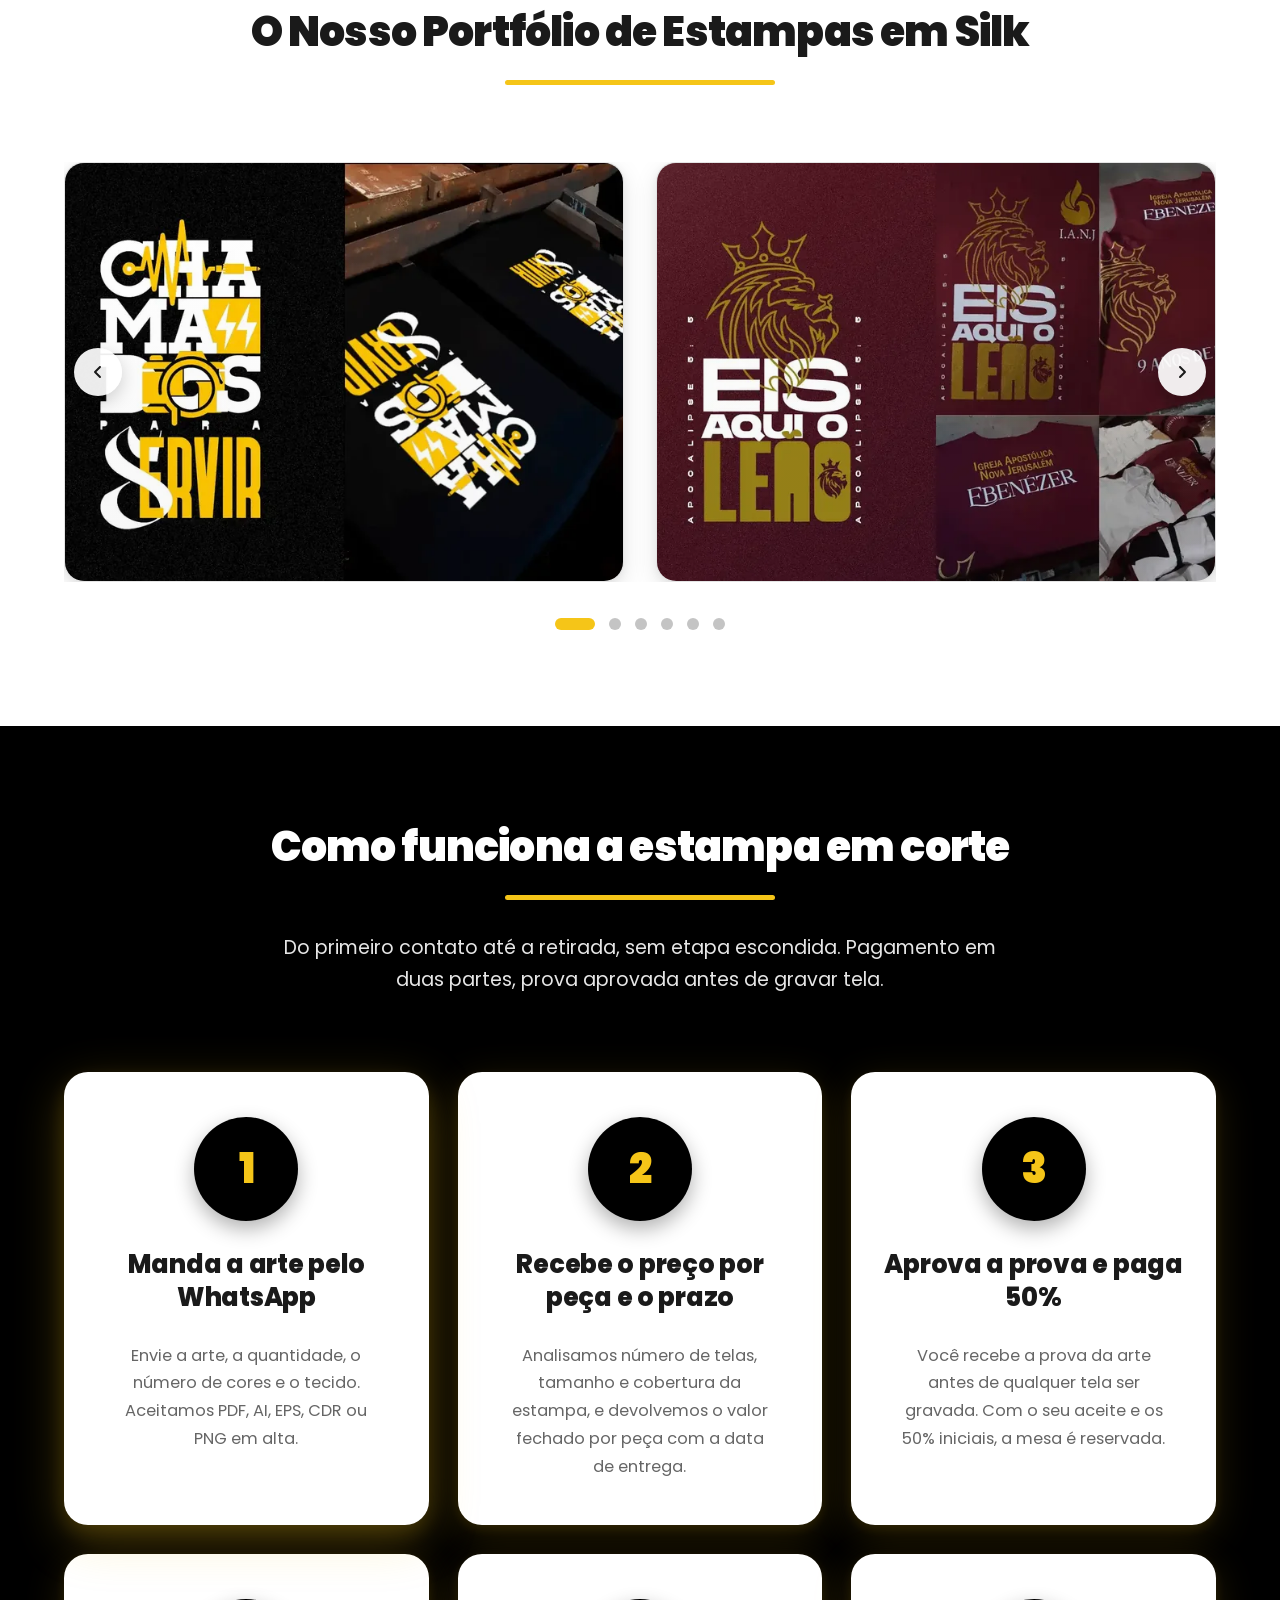
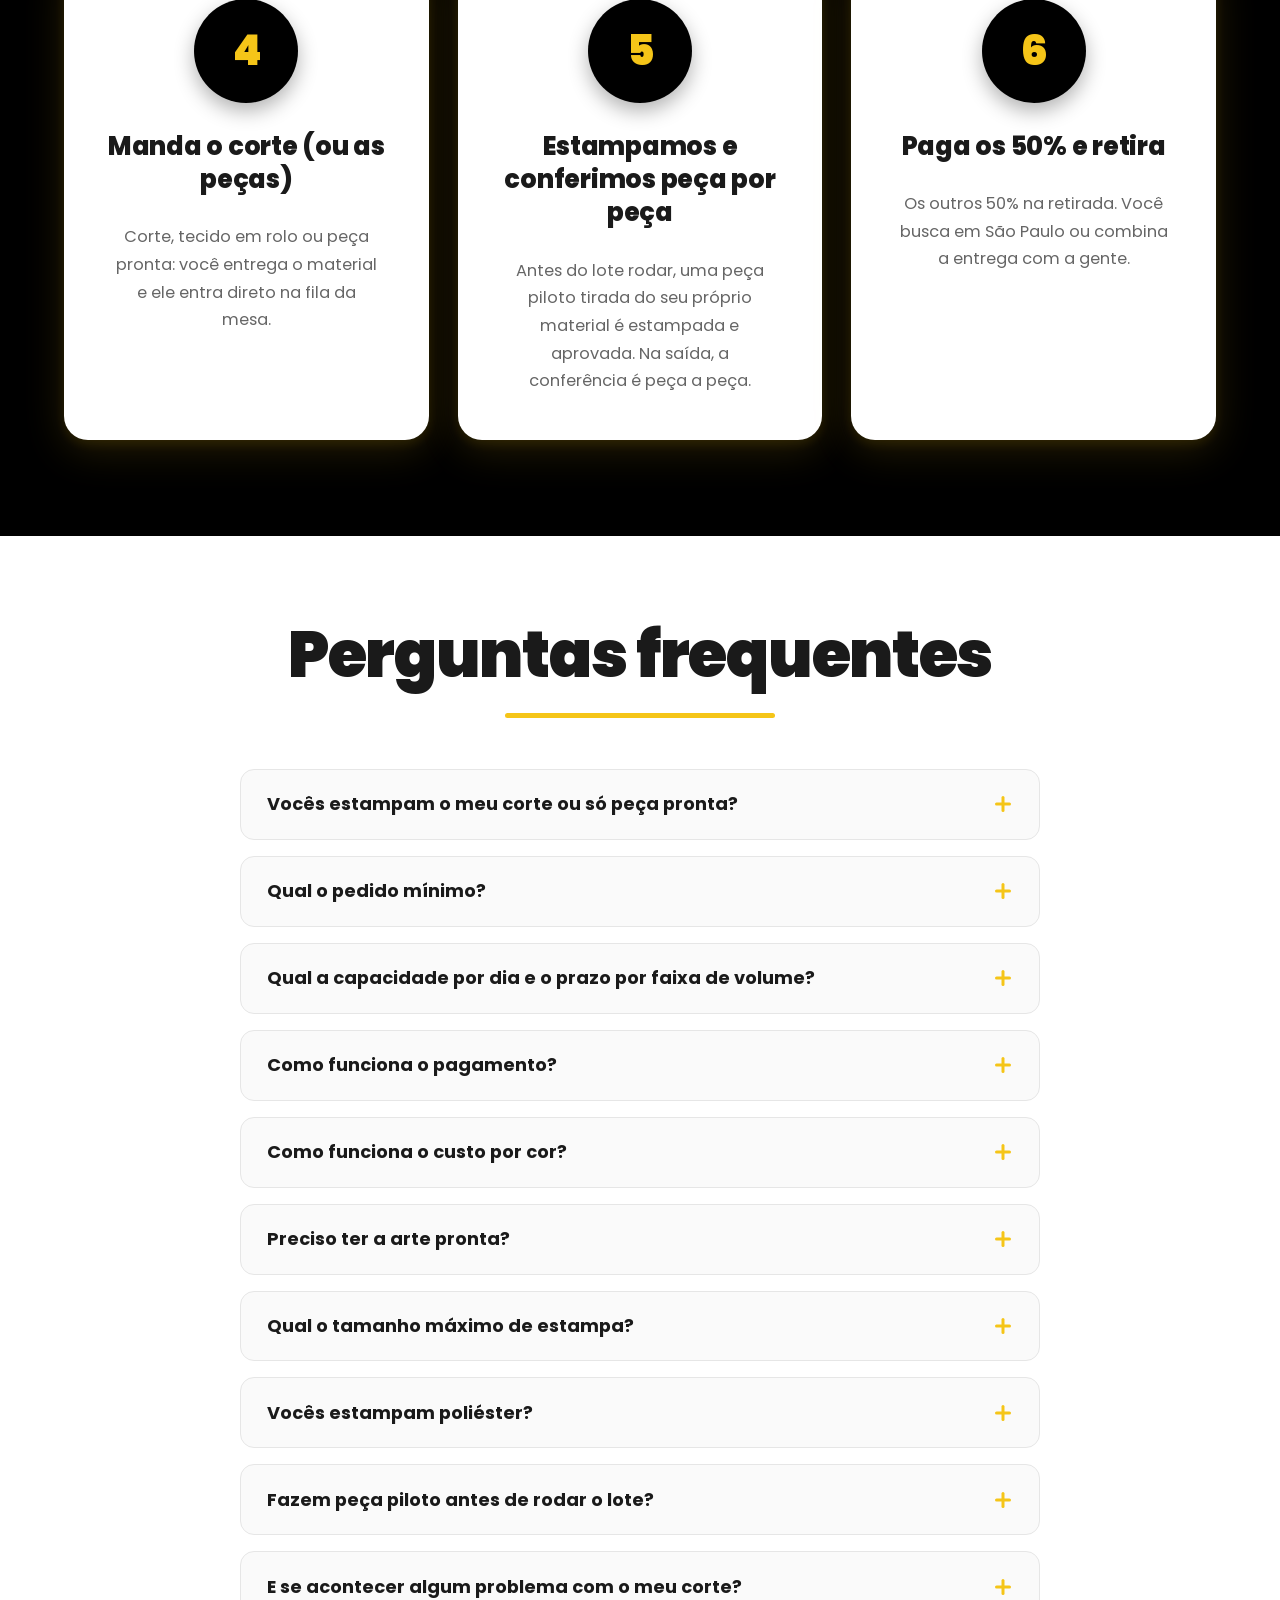
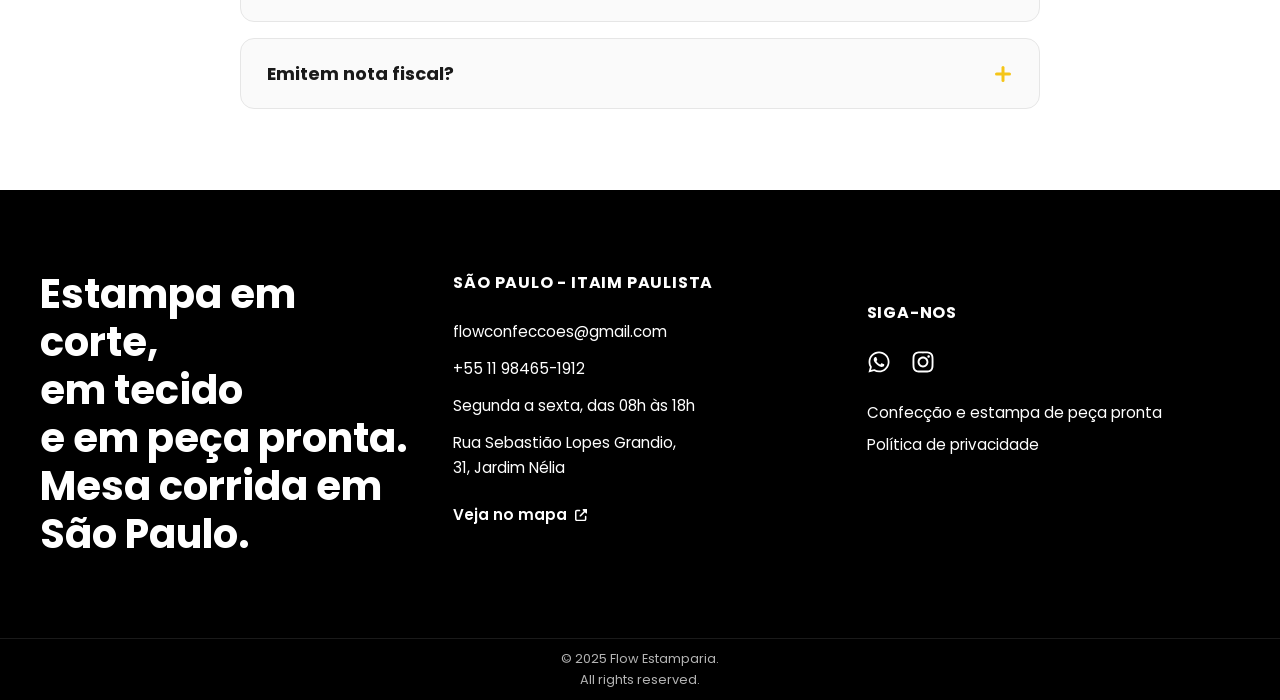
==== commit 3980ea32: "Merge pull request #4 from flowunderworld/portfolio/novas-estampas portfolio: adiciona 6 novos traba" ====
--- a/index.html
+++ b/index.html
@@ -288,6 +288,42 @@
                                     <img src="images/portfolio-06.webp" srcset="images/portfolio-06-800w.webp 800w, images/portfolio-06.webp 1544w" sizes="(max-width: 768px) 100vw, (max-width: 1200px) 50vw, 600px" alt="Estampa em corte de regatas em quatro cores de malha — marinho, cinza, vermelho e azul claro — com a mesma arte registrada peça a peça na mesa corrida" class="portfolio-img" width="1600" height="900" loading="lazy" decoding="async">
                                 </div>                            </figure>
                         </div>
+
+                        <!-- Slide 4 -->
+                        <div class="portfolio-slide" data-index="3">
+                            <figure class="portfolio-figure">
+                                <div class="portfolio-image-box">
+                                    <img src="images/portfolio-07.webp" srcset="images/portfolio-07-800w.webp 800w, images/portfolio-07.webp 1544w" sizes="(max-width: 768px) 100vw, (max-width: 1200px) 50vw, 600px" alt="Camisetas pretas estampadas em silk com o logo vermelho e branco da Adega do Nenê, ao lado da arte original usada na tela" class="portfolio-img" width="1544" height="1000" loading="lazy" decoding="async">
+                                </div>                            </figure>
+                            <figure class="portfolio-figure">
+                                <div class="portfolio-image-box">
+                                    <img src="images/portfolio-08.webp" srcset="images/portfolio-08-800w.webp 800w, images/portfolio-08.webp 1544w" sizes="(max-width: 768px) 100vw, (max-width: 1200px) 50vw, 600px" alt="Peças pretas estampadas em amarelo e branco com a identidade da Decato Ambientes Planejados, ainda na mesa corrida sob a estufa" class="portfolio-img" width="1544" height="1000" loading="lazy" decoding="async">
+                                </div>                            </figure>
+                        </div>
+
+                        <!-- Slide 5 -->
+                        <div class="portfolio-slide" data-index="4">
+                            <figure class="portfolio-figure">
+                                <div class="portfolio-image-box">
+                                    <img src="images/portfolio-09.webp" srcset="images/portfolio-09-800w.webp 800w, images/portfolio-09.webp 1544w" sizes="(max-width: 768px) 100vw, (max-width: 1200px) 50vw, 600px" alt="Estampa em corte: partes de malha preta com o logo azul e branco da JEV Climatização &amp; Refrigeração, ao lado da arte original" class="portfolio-img" width="1544" height="1000" loading="lazy" decoding="async">
+                                </div>                            </figure>
+                            <figure class="portfolio-figure">
+                                <div class="portfolio-image-box">
+                                    <img src="images/portfolio-10.webp" srcset="images/portfolio-10-800w.webp 800w, images/portfolio-10.webp 1544w" sizes="(max-width: 768px) 100vw, (max-width: 1200px) 50vw, 600px" alt="Camiseta preta com estampa colorida da arte &quot;US Teimoso 11AM&quot;, comparada lado a lado com o arquivo original" class="portfolio-img" width="1544" height="1000" loading="lazy" decoding="async">
+                                </div>                            </figure>
+                        </div>
+
+                        <!-- Slide 6 -->
+                        <div class="portfolio-slide" data-index="5">
+                            <figure class="portfolio-figure">
+                                <div class="portfolio-image-box">
+                                    <img src="images/portfolio-11.webp" srcset="images/portfolio-11-800w.webp 800w, images/portfolio-11.webp 1544w" sizes="(max-width: 768px) 100vw, (max-width: 1200px) 50vw, 600px" alt="Lote de camisetas pretas estampadas em laranja e branco para a Borracharia MPR, empilhadas ao fim da produção" class="portfolio-img" width="1544" height="1000" loading="lazy" decoding="async">
+                                </div>                            </figure>
+                            <figure class="portfolio-figure">
+                                <div class="portfolio-image-box">
+                                    <img src="images/portfolio-12.webp" srcset="images/portfolio-12-800w.webp 800w, images/portfolio-12.webp 1544w" sizes="(max-width: 768px) 100vw, (max-width: 1200px) 50vw, 600px" alt="Camiseta preta com estampa em cinza e amarelo da RG Móveis Planejados e Estofados, ao lado da arte original com os contatos" class="portfolio-img" width="1544" height="1000" loading="lazy" decoding="async">
+                                </div>                            </figure>
+                        </div>
                     </div>
                 </div>
 
@@ -295,6 +331,9 @@
                     <button type="button" class="bullet active" data-index="0" aria-label="Portfólio 1"></button>
                     <button type="button" class="bullet" data-index="1" aria-label="Portfólio 2"></button>
                     <button type="button" class="bullet" data-index="2" aria-label="Portfólio 3"></button>
+                    <button type="button" class="bullet" data-index="3" aria-label="Portfólio 4"></button>
+                    <button type="button" class="bullet" data-index="4" aria-label="Portfólio 5"></button>
+                    <button type="button" class="bullet" data-index="5" aria-label="Portfólio 6"></button>
                 </div>
             </div>
         </div>
